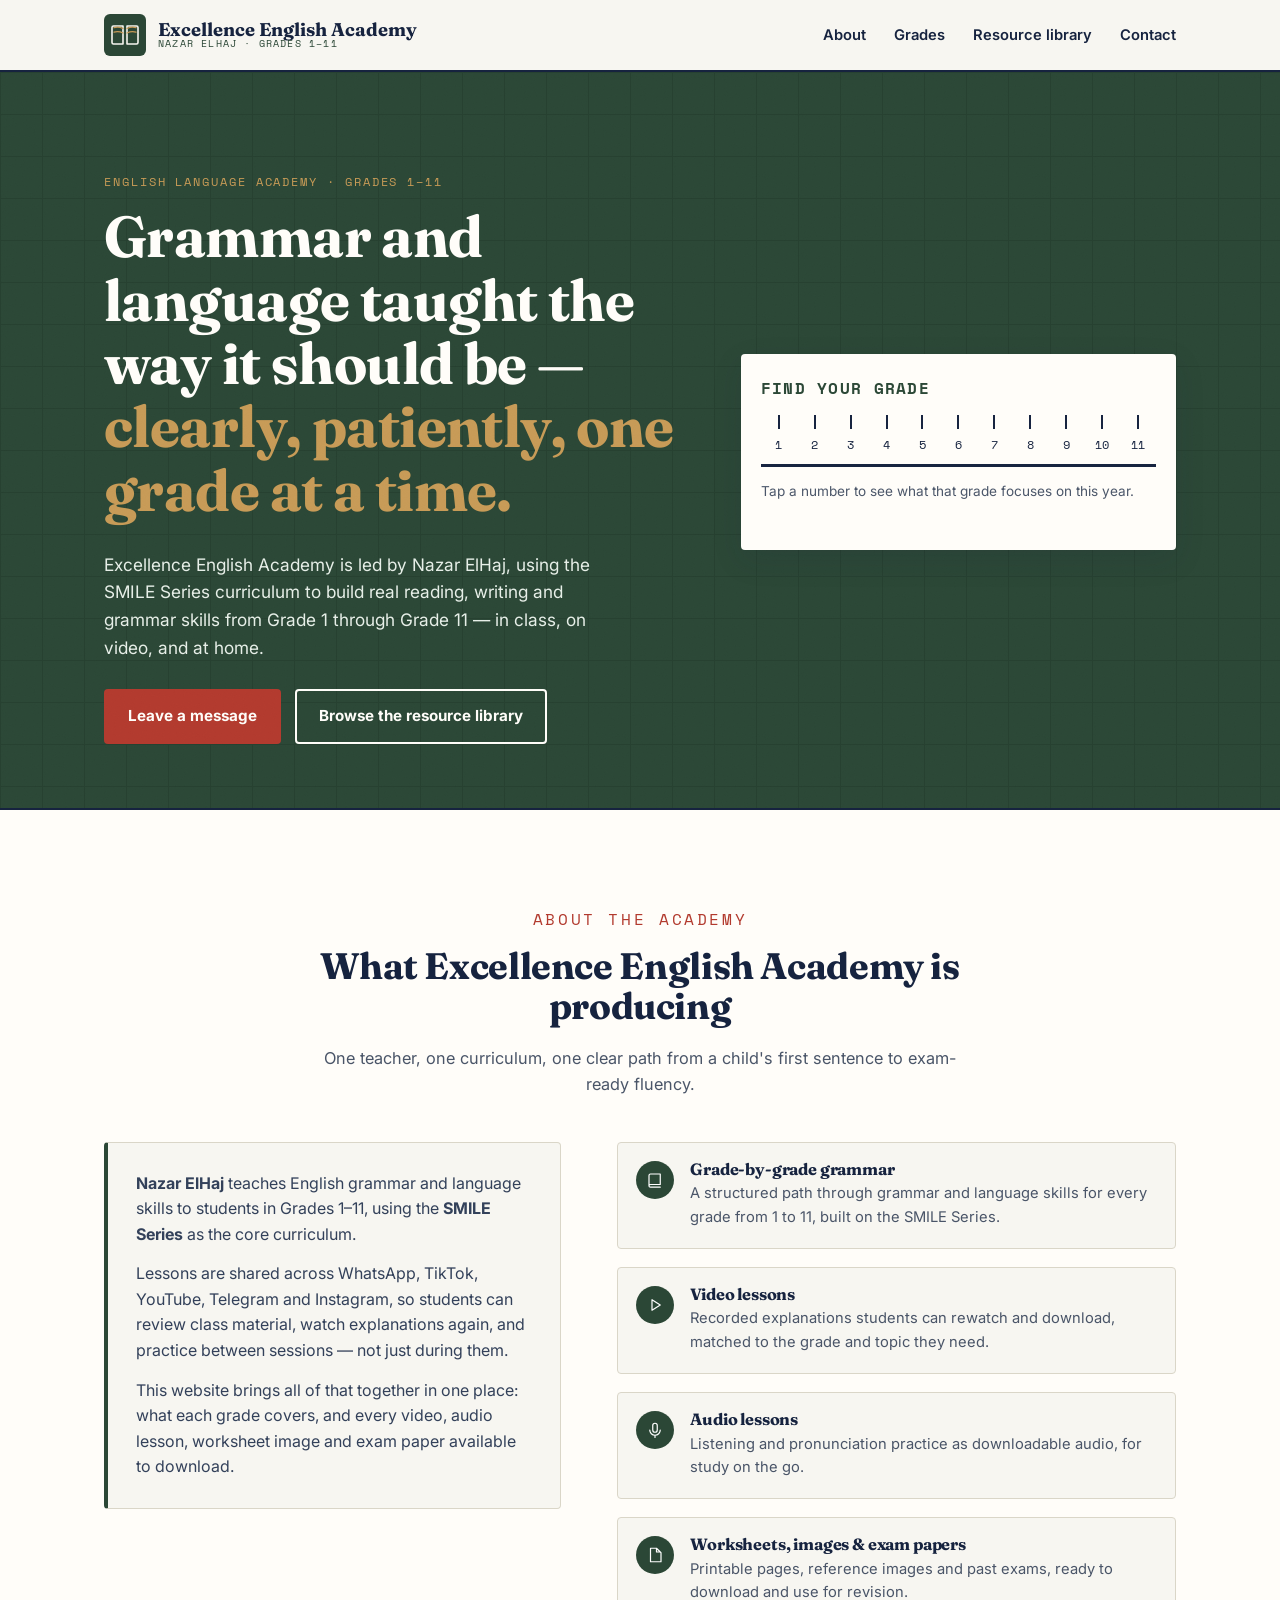
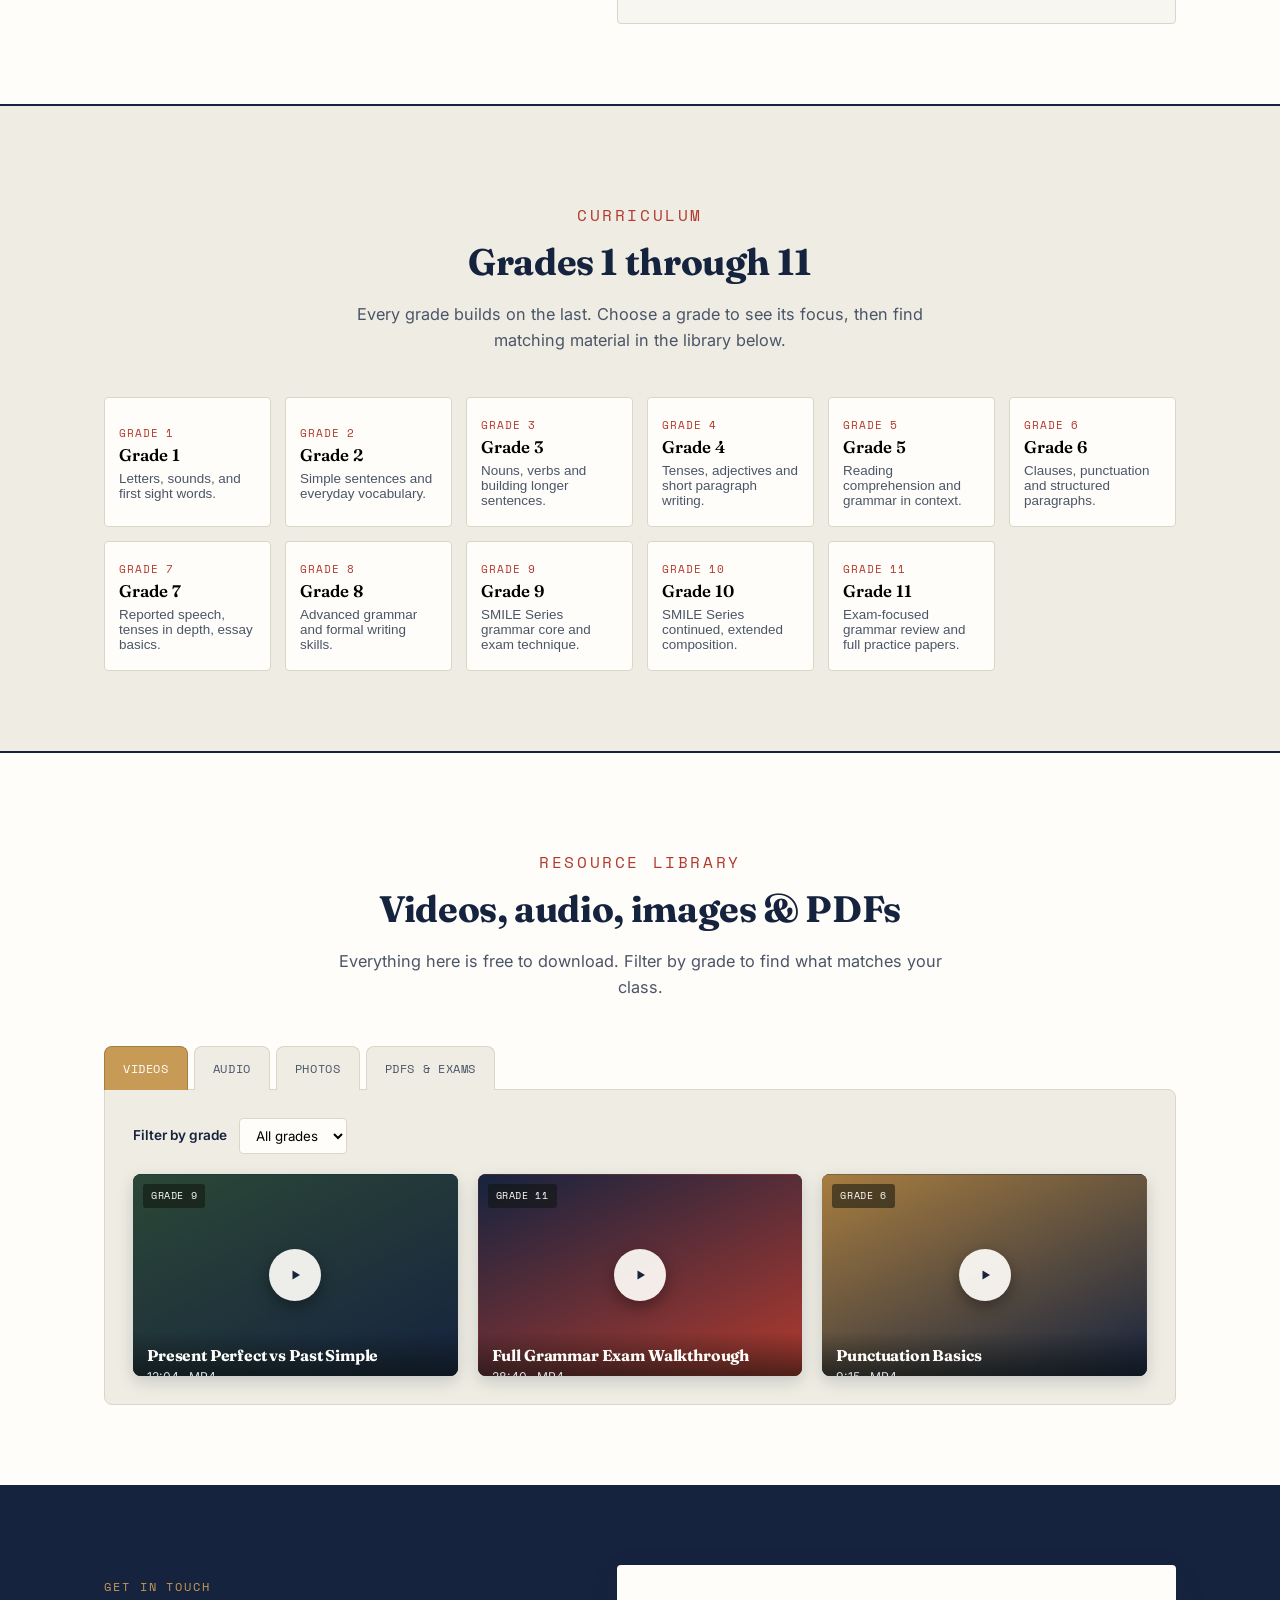
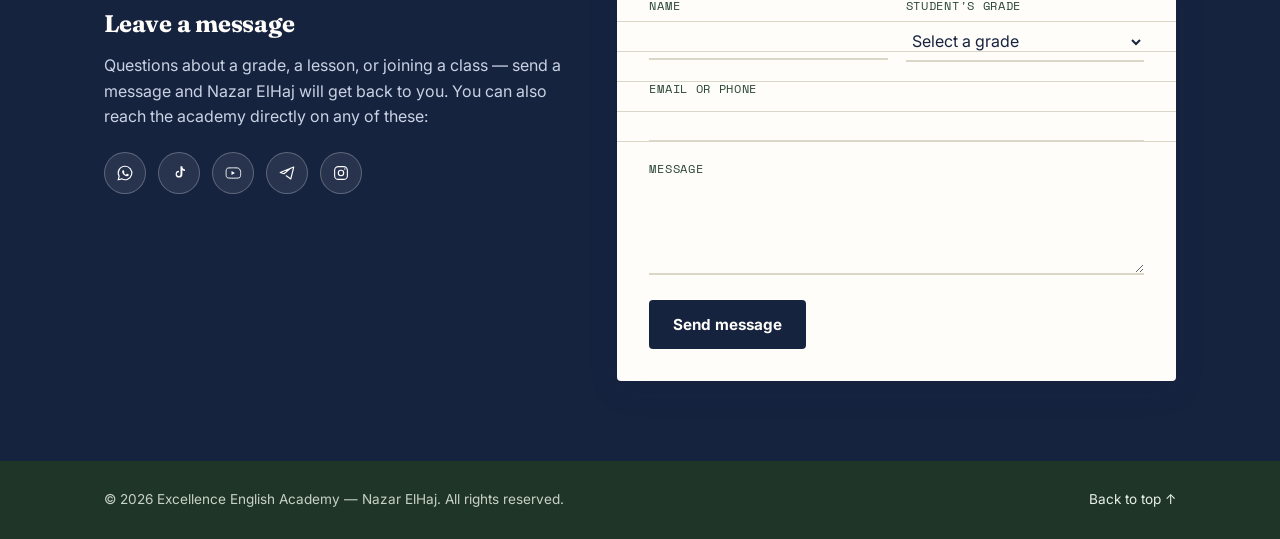
==== index.html @ 92eea7eb "Rename index.html.html to index.html" ====
<!DOCTYPE html>
<html lang="en">
<head>
<meta charset="UTF-8">
<meta name="viewport" content="width=device-width, initial-scale=1.0">
<title>Excellence English Academy — Nazar ElHaj | Grades 1–11</title>
<meta name="description" content="Excellence English Academy with Nazar ElHaj — English grammar and language mastery for Grades 1–11. Lessons, videos, audio, exam papers and more.">
<link rel="preconnect" href="https://fonts.googleapis.com">
<link rel="preconnect" href="https://fonts.gstatic.com" crossorigin>
<link href="https://fonts.googleapis.com/css2?family=Fraunces:opsz,wght@9..144,500;9..144,600;9..144,700;9..144,900&family=Inter:wght@400;500;600;700&family=Space+Mono:wght@400;700&display=swap" rel="stylesheet">
<style>
  :root{
    --ink:#16233F;
    --board:#2B4736;
    --board-dark:#1E3527;
    --paper:#F7F6F1;
    --paper-alt:#EFEDE3;
    --kraft:#C79A56;
    --kraft-dark:#A87D3F;
    --red:#B23A2E;
    --line:#DAD6C8;
    --white:#FFFDF9;
    --shadow: 0 10px 30px rgba(22,35,63,0.12);
    --radius: 4px;
  }
  *{box-sizing:border-box;}
  html{scroll-behavior:smooth;}
  body{
    margin:0;
    background:var(--paper);
    color:var(--ink);
    font-family:'Inter',sans-serif;
    line-height:1.6;
    -webkit-font-smoothing:antialiased;
  }
  h1,h2,h3,h4{
    font-family:'Fraunces',serif;
    font-weight:700;
    margin:0 0 0.5em;
    line-height:1.1;
    letter-spacing:-0.01em;
  }
  .mono{font-family:'Space Mono',monospace;}
  a{color:inherit;}
  img{max-width:100%;display:block;}
  .container{max-width:1120px;margin:0 auto;padding:0 24px;}
  .visually-hidden{position:absolute;width:1px;height:1px;overflow:hidden;clip:rect(0,0,0,0);white-space:nowrap;}

  :focus-visible{
    outline:3px solid var(--red);
    outline-offset:3px;
  }

  /* ---------- Ruled paper texture used as section backdrop ---------- */
  .ruled{
    background-image: repeating-linear-gradient(
      to bottom,
      transparent,
      transparent 35px,
      var(--line) 35px,
      var(--line) 36px
    );
  }

  /* ---------- Header ---------- */
  header{
    position:sticky;
    top:0;
    z-index:100;
    background:var(--paper);
    border-bottom:2px solid var(--ink);
  }
  .nav-inner{
    display:flex;
    align-items:center;
    justify-content:space-between;
    padding:14px 24px;
    max-width:1120px;
    margin:0 auto;
  }
  .brand{
    display:flex;
    align-items:center;
    gap:12px;
    text-decoration:none;
    color:var(--ink);
  }
  .brand-word{
    display:flex;
    flex-direction:column;
    line-height:1.05;
  }
  .brand-word strong{
    font-family:'Fraunces',serif;
    font-weight:700;
    font-size:1.15rem;
  }
  .brand-word span{
    font-family:'Space Mono',monospace;
    font-size:0.62rem;
    letter-spacing:0.12em;
    text-transform:uppercase;
    color:var(--board);
  }
  nav.primary ul{
    list-style:none;
    display:flex;
    gap:28px;
    margin:0;
    padding:0;
  }
  nav.primary a{
    text-decoration:none;
    font-weight:600;
    font-size:0.92rem;
    position:relative;
    padding-bottom:4px;
  }
  nav.primary a::after{
    content:"";
    position:absolute;
    left:0; right:0; bottom:0;
    height:2px;
    background:var(--red);
    transform:scaleX(0);
    transform-origin:left;
    transition:transform 0.2s ease;
  }
  nav.primary a:hover::after, nav.primary a:focus-visible::after{transform:scaleX(1);}
  .nav-toggle{
    display:none;
    background:none;
    border:2px solid var(--ink);
    border-radius:var(--radius);
    padding:8px 10px;
    cursor:pointer;
    font-family:'Space Mono',monospace;
  }

  /* ---------- Hero ---------- */
  .hero{
    background:var(--board);
    color:var(--white);
    padding:88px 0 64px;
    position:relative;
    overflow:hidden;
  }
  .hero::before{
    content:"";
    position:absolute;
    inset:0;
    background-image:
      linear-gradient(var(--board-dark) 1px, transparent 1px),
      linear-gradient(90deg, var(--board-dark) 1px, transparent 1px);
    background-size:42px 42px;
    opacity:0.35;
    pointer-events:none;
  }
  .hero::after{
    content:"";
    position:absolute;
    inset:0;
    background-image:url("data:image/svg+xml;utf8,<svg xmlns='http://www.w3.org/2000/svg' width='140' height='140'><filter id='n'><feTurbulence type='fractalNoise' baseFrequency='0.9' numOctaves='2' stitchTiles='stitch'/><feColorMatrix type='saturate' values='0'/></filter><rect width='100%25' height='100%25' filter='url(%23n)' opacity='0.05'/></svg>");
    mix-blend-mode:overlay;
    pointer-events:none;
  }
  .hero-inner{animation:fadeUp 0.8s ease both;}
  @keyframes fadeUp{
    from{opacity:0; transform:translateY(18px);}
    to{opacity:1; transform:translateY(0);}
  }

  /* ---------------- Scroll-reveal ---------------- */
  .reveal{
    opacity:0;
    transform:translateY(24px);
    transition:opacity 0.6s ease, transform 0.6s ease;
  }
  .reveal.is-visible{opacity:1; transform:translateY(0);}
  .hero-inner{
    position:relative;
    display:grid;
    grid-template-columns:1.15fr 0.85fr;
    gap:48px;
    align-items:center;
  }
  .eyebrow{
    font-family:'Space Mono',monospace;
    font-size:0.75rem;
    letter-spacing:0.16em;
    text-transform:uppercase;
    color:var(--kraft);
    margin-bottom:14px;
  }
  .hero h1{
    font-size:clamp(2.4rem, 4.6vw, 3.6rem);
    color:var(--white);
  }
  .hero h1 em{
    font-style:normal;
    color:var(--kraft);
  }
  .hero p.lede{
    font-size:1.08rem;
    max-width:46ch;
    color:#E7EFE8;
    margin-bottom:28px;
  }
  .hero-cta{
    display:flex;
    gap:14px;
    flex-wrap:wrap;
  }
  .btn{
    display:inline-flex;
    align-items:center;
    gap:8px;
    padding:13px 22px;
    border-radius:var(--radius);
    font-weight:700;
    font-size:0.95rem;
    text-decoration:none;
    border:2px solid transparent;
    cursor:pointer;
    transition:transform 0.15s ease, box-shadow 0.15s ease;
    font-family:'Inter',sans-serif;
  }
  .btn:hover{transform:translateY(-2px);}
  .btn-primary{background:var(--red); color:var(--white);}
  .btn-primary:hover{box-shadow:0 8px 18px rgba(178,58,46,0.4);}
  .btn-outline{background:transparent; border-color:var(--white); color:var(--white);}
  .btn-outline:hover{background:rgba(255,255,255,0.08);}
  .btn-dark{background:var(--ink); color:var(--white);}
  .btn-dark:hover{box-shadow:0 8px 18px rgba(22,35,63,0.35);}

  /* Signature element: the Grade Ruler */
  .ruler-card{
    position:relative;
    background:var(--white);
    color:var(--ink);
    border-radius:var(--radius);
    box-shadow:var(--shadow);
    padding:26px 20px 20px;
  }
  .ruler-card h2{
    font-size:1rem;
    font-family:'Space Mono',monospace;
    text-transform:uppercase;
    letter-spacing:0.08em;
    color:var(--board);
    margin-bottom:18px;
  }
  .ruler{
    display:flex;
    align-items:flex-end;
    justify-content:space-between;
    border-bottom:3px solid var(--ink);
    padding-bottom:0;
    margin-bottom:8px;
  }
  .ruler button{
    background:none;
    border:none;
    cursor:pointer;
    font-family:'Space Mono',monospace;
    color:var(--ink);
    display:flex;
    flex-direction:column;
    align-items:center;
    gap:6px;
    padding:0 2px 10px;
    flex:1;
  }
  .ruler button .tick{
    width:2px;
    height:14px;
    background:var(--ink);
  }
  .ruler button .num{font-size:0.78rem;}
  .ruler button[aria-pressed="true"] .tick{
    background:var(--red);
    height:22px;
    width:3px;
  }
  .ruler button[aria-pressed="true"] .num{color:var(--red); font-weight:700;}
  .ruler button:hover .tick{background:var(--kraft-dark);}
  .ruler-caption{
    font-size:0.85rem;
    color:#4A5568;
    min-height:2.6em;
  }
  .ruler-caption strong{color:var(--ink);}

  /* ---------- Section shell ---------- */
  section{padding:80px 0;}
  .section-head{
    max-width:640px;
    margin:0 auto 44px;
    text-align:center;
  }
  .section-head .eyebrow{color:var(--red);}
  .section-head h2{font-size:clamp(1.7rem,3vw,2.3rem); color:var(--ink);}
  .section-head p{color:#4A5568; font-size:1.02rem;}

  /* ---------- About / services ---------- */
  .about{background:var(--white); border-top:2px solid var(--ink); border-bottom:2px solid var(--ink);}
  .about-grid{
    display:grid;
    grid-template-columns:0.9fr 1.1fr;
    gap:56px;
    align-items:start;
  }
  .about-card{
    background:var(--paper);
    border:1px solid var(--line);
    border-left:4px solid var(--board);
    padding:28px;
    border-radius:var(--radius);
  }
  .about-card p{margin:0 0 14px; color:#33415A;}
  .about-card p:last-child{margin-bottom:0;}
  .service-list{
    list-style:none;
    margin:0; padding:0;
    display:grid;
    gap:18px;
  }
  .service-list li{
    display:grid;
    grid-template-columns:auto 1fr;
    gap:16px;
    align-items:start;
    padding:18px;
    background:var(--paper);
    border:1px solid var(--line);
    border-radius:var(--radius);
  }
  .service-list .icon{
    width:38px; height:38px;
    border-radius:50%;
    background:var(--board);
    color:var(--white);
    display:flex; align-items:center; justify-content:center;
    flex-shrink:0;
  }
  .service-list h3{font-size:1.02rem; margin-bottom:4px;}
  .service-list p{margin:0; font-size:0.92rem; color:#4A5568;}

  /* ---------- Grades ---------- */
  .grades{background:var(--paper-alt);}
  .grade-grid{
    display:grid;
    grid-template-columns:repeat(auto-fill,minmax(150px,1fr));
    gap:14px;
  }
  .grade-chip{
    background:var(--white);
    border:1px solid var(--line);
    border-radius:var(--radius);
    padding:18px 14px;
    text-align:left;
    cursor:pointer;
    transition:border-color 0.15s ease, transform 0.15s ease;
  }
  .grade-chip:hover{transform:translateY(-3px); border-color:var(--kraft-dark);}
  .grade-chip.is-active{border-color:var(--red); box-shadow:0 0 0 1px var(--red) inset;}
  .grade-chip .g-num{
    font-family:'Space Mono',monospace;
    font-size:0.7rem;
    color:var(--red);
    letter-spacing:0.08em;
  }
  .grade-chip .g-title{font-family:'Fraunces',serif; font-weight:600; font-size:1.05rem; margin:4px 0 6px;}
  .grade-chip .g-desc{font-size:0.84rem; color:#4A5568; margin:0;}

  /* ---------- Library (folder tabs) ---------- */
  .library{background:var(--white); border-top:2px solid var(--ink);}
  .tabs{
    display:flex;
    gap:6px;
    flex-wrap:wrap;
    margin-bottom:0;
    position:relative;
    z-index:2;
  }
  .tab-btn{
    font-family:'Space Mono',monospace;
    font-size:0.78rem;
    letter-spacing:0.05em;
    text-transform:uppercase;
    background:var(--paper-alt);
    border:1px solid var(--line);
    border-bottom:none;
    padding:12px 18px;
    border-radius:8px 8px 0 0;
    cursor:pointer;
    color:#4A5568;
    position:relative;
    top:1px;
  }
  .tab-btn.is-active{
    background:var(--kraft);
    color:var(--white);
    border-color:var(--kraft-dark);
  }
  .tab-panel-wrap{
    border:1px solid var(--line);
    border-radius:0 8px 8px 8px;
    padding:28px;
    background:var(--paper-alt);
  }
  .filter-row{
    display:flex;
    align-items:center;
    gap:12px;
    margin-bottom:20px;
    flex-wrap:wrap;
  }
  .filter-row label{font-size:0.85rem; font-weight:600;}
  .filter-row select{
    font-family:'Inter',sans-serif;
    padding:8px 12px;
    border:1px solid var(--line);
    border-radius:var(--radius);
    background:var(--white);
  }
  .tab-panel-wrap[data-type="image"]{
    background:
      radial-gradient(ellipse at top left, rgba(199,154,86,0.10), transparent 55%),
      repeating-linear-gradient(135deg, rgba(22,35,63,0.035) 0 2px, transparent 2px 26px),
      #E9E5D8;
  }

  /* ---- shared grid ---- */
  .resource-grid{
    display:grid;
    grid-template-columns:repeat(auto-fill,minmax(240px,1fr));
    gap:20px;
  }
  .resource-grid.type-image{
    grid-template-columns:repeat(auto-fill,minmax(210px,1fr));
    align-items:end;
  }

  /* ---- poster card: video ---- */
  .poster-card{
    position:relative;
    border-radius:8px;
    overflow:hidden;
    background:var(--ink);
    aspect-ratio:16/10;
    cursor:pointer;
    box-shadow:0 6px 16px rgba(22,35,63,0.18);
    transition:transform 0.35s cubic-bezier(.2,.8,.2,1), box-shadow 0.35s ease;
  }
  .poster-card:hover, .poster-card:focus-within{
    transform:translateY(-6px) scale(1.02);
    box-shadow:0 22px 40px rgba(22,35,63,0.32);
    z-index:2;
  }
  .poster-art{
    position:absolute; inset:0;
    background-size:cover;
    background-position:center;
  }
  .poster-art img{width:100%; height:100%; object-fit:cover; display:block;}
  .poster-badge{
    position:absolute;
    top:10px; left:10px;
    font-family:'Space Mono',monospace;
    font-size:0.64rem;
    letter-spacing:0.06em;
    text-transform:uppercase;
    background:rgba(16,20,15,0.55);
    color:var(--white);
    padding:4px 8px;
    border-radius:3px;
    backdrop-filter:blur(2px);
  }
  .poster-play{
    position:absolute;
    inset:0;
    display:flex;
    align-items:center;
    justify-content:center;
  }
  .poster-play span{
    width:52px; height:52px;
    border-radius:50%;
    background:rgba(255,253,249,0.92);
    display:flex; align-items:center; justify-content:center;
    box-shadow:0 6px 16px rgba(0,0,0,0.35);
    transition:transform 0.3s ease, background 0.3s ease;
  }
  .poster-card:hover .poster-play span{transform:scale(1.12); background:var(--red);}
  .poster-card:hover .poster-play svg path{fill:var(--white);}
  .poster-overlay{
    position:absolute;
    left:0; right:0; bottom:0;
    padding:14px 14px 12px;
    background:linear-gradient(to top, rgba(10,15,12,0.92) 10%, rgba(10,15,12,0.55) 60%, transparent 100%);
    color:var(--white);
    transform:translateY(56%);
    transition:transform 0.35s cubic-bezier(.2,.8,.2,1);
  }
  .poster-card:hover .poster-overlay, .poster-card:focus-within .poster-overlay{transform:translateY(0);}
  .poster-overlay h4{font-family:'Fraunces',serif; font-size:0.98rem; margin:0 0 3px; color:var(--white);}
  .poster-overlay .meta{font-size:0.76rem; color:#D7DCE6; display:block; margin-bottom:8px;}
  .poster-overlay .dl{
    display:inline-flex; align-items:center; gap:6px;
    font-size:0.8rem; font-weight:700;
    text-decoration:none; color:var(--kraft);
  }
  .poster-overlay .dl:hover{color:var(--white);}

  /* ---- gallery-wall card: photos ---- */
  .frame-card{
    background:var(--white);
    padding:10px 10px 44px;
    box-shadow:0 10px 24px rgba(22,35,63,0.16), 0 2px 0 rgba(255,255,255,0.6) inset;
    position:relative;
    transition:transform 0.3s ease, box-shadow 0.3s ease;
  }
  .frame-card:nth-child(3n+1){transform:rotate(-1.4deg);}
  .frame-card:nth-child(3n+2){transform:rotate(1deg);}
  .frame-card:nth-child(3n){transform:rotate(-0.6deg);}
  .frame-card:hover{
    transform:rotate(0deg) translateY(-6px) scale(1.03);
    box-shadow:0 20px 34px rgba(22,35,63,0.28);
    z-index:2;
  }
  .frame-art{
    aspect-ratio:4/5;
    overflow:hidden;
    background-size:cover;
    background-position:center;
  }
  .frame-art img{width:100%; height:100%; object-fit:cover; display:block; transition:transform 0.5s ease;}
  .frame-card:hover .frame-art img, .frame-card:hover .frame-art{transform:scale(1.06);}
  .frame-caption{
    position:absolute;
    left:10px; right:10px; bottom:10px;
    text-align:center;
  }
  .frame-caption h4{font-family:'Fraunces',serif; font-size:0.86rem; margin:0 0 2px;}
  .frame-caption .meta{font-size:0.7rem; color:#4A5568;}
  .frame-card .dl{
    position:absolute;
    top:16px; right:16px;
    width:30px; height:30px;
    border-radius:50%;
    background:var(--ink);
    display:flex; align-items:center; justify-content:center;
    opacity:0; transform:translateY(-6px);
    transition:opacity 0.25s ease, transform 0.25s ease;
  }
  .frame-card:hover .dl{opacity:1; transform:translateY(0);}
  .frame-card .dl svg path{stroke:var(--white);}

  /* ---- list card: audio / pdf ---- */
  .resource-card{
    background:var(--white);
    border:1px solid var(--line);
    border-radius:var(--radius);
    padding:18px;
    display:flex;
    flex-direction:column;
    gap:10px;
    transition:transform 0.25s ease, box-shadow 0.25s ease, border-color 0.25s ease;
  }
  .resource-card:hover{
    transform:translateY(-4px);
    box-shadow:0 14px 26px rgba(22,35,63,0.14);
    border-color:var(--kraft-dark);
  }
  .resource-card .kind{
    font-family:'Space Mono',monospace;
    font-size:0.68rem;
    text-transform:uppercase;
    letter-spacing:0.08em;
    color:var(--board);
  }
  .resource-card h4{font-family:'Fraunces',serif; font-size:1.02rem; margin:0;}
  .resource-card .meta{font-size:0.8rem; color:#4A5568;}
  .resource-card .waveform{
    display:flex; align-items:flex-end; gap:2px; height:26px;
  }
  .resource-card .waveform span{
    flex:1; background:var(--board); opacity:0.55; border-radius:1px;
  }
  .resource-card:hover .waveform span{opacity:1; background:var(--red);}
  .resource-card .dl{
    margin-top:auto;
    display:inline-flex;
    align-items:center;
    gap:8px;
    text-decoration:none;
    font-weight:700;
    font-size:0.85rem;
    color:var(--red);
  }
  .resource-card .dl:hover{text-decoration:underline;}
  .empty-note{
    grid-column:1/-1;
    padding:26px;
    text-align:center;
    color:#4A5568;
    font-size:0.92rem;
    background:var(--white);
    border:1px dashed var(--line);
    border-radius:var(--radius);
  }

  /* ---------- Contact ---------- */
  .contact{background:var(--ink); color:var(--white);}
  .contact-grid{
    display:grid;
    grid-template-columns:1fr 1.2fr;
    gap:48px;
  }
  .contact-info h2{color:var(--white);}
  .contact-info p{color:#C9D2E3;}
  .social-row{
    display:flex;
    gap:12px;
    flex-wrap:wrap;
    margin-top:22px;
  }
  .social-row a{
    display:inline-flex;
    align-items:center;
    justify-content:center;
    width:42px; height:42px;
    border-radius:50%;
    background:rgba(255,255,255,0.08);
    border:1px solid rgba(255,255,255,0.25);
    text-decoration:none;
  }
  .social-row a:hover{background:var(--red); border-color:var(--red);}

  .index-card{
    background:var(--white);
    color:var(--ink);
    border-radius:var(--radius);
    box-shadow:var(--shadow);
    padding:32px;
    position:relative;
  }
  .index-card::before{
    content:"";
    position:absolute;
    top:56px; left:0; right:0;
    height:1px;
    background:var(--line);
    box-shadow:0 30px 0 var(--line), 0 60px 0 var(--line), 0 90px 0 var(--line), 0 120px 0 var(--line);
    pointer-events:none;
    z-index:0;
  }
  .index-card form{position:relative; z-index:1;}
  .field{margin-bottom:18px;}
  .field label{
    display:block;
    font-family:'Space Mono',monospace;
    font-size:0.72rem;
    text-transform:uppercase;
    letter-spacing:0.06em;
    color:var(--board);
    margin-bottom:6px;
  }
  .field input, .field select, .field textarea{
    width:100%;
    border:none;
    border-bottom:2px solid var(--line);
    background:transparent;
    padding:8px 2px;
    font-family:'Inter',sans-serif;
    font-size:1rem;
    color:var(--ink);
  }
  .field input:focus, .field select:focus, .field textarea:focus{
    outline:none;
    border-bottom-color:var(--red);
  }
  .field textarea{resize:vertical; min-height:90px;}
  .row-2{display:grid; grid-template-columns:1fr 1fr; gap:18px;}
  .form-msg{
    margin-top:14px;
    font-size:0.88rem;
    display:none;
  }
  .form-msg.show{display:block;}
  .form-msg.ok{color:var(--board);}

  /* ---------- Footer ---------- */
  footer{
    background:var(--board-dark);
    color:#C9D2C7;
    padding:28px 0;
    font-size:0.85rem;
  }
  .footer-inner{
    display:flex;
    justify-content:space-between;
    align-items:center;
    flex-wrap:wrap;
    gap:12px;
  }
  footer a{text-decoration:none; color:#E7EFE8;}
  footer a:hover{text-decoration:underline;}

  /* ---------- Responsive ---------- */
  @media (max-width:860px){
    .hero-inner{grid-template-columns:1fr;}
    .about-grid, .contact-grid{grid-template-columns:1fr;}
    .row-2{grid-template-columns:1fr;}
    nav.primary{
      position:fixed;
      top:64px; left:0; right:0;
      background:var(--paper);
      border-bottom:2px solid var(--ink);
      display:none;
      padding:14px 24px 22px;
    }
    nav.primary.is-open{display:block;}
    nav.primary ul{flex-direction:column; gap:16px;}
    .nav-toggle{display:inline-flex; align-items:center; gap:6px;}
  }
  @media (prefers-reduced-motion: reduce){
    *{animation-duration:0.001ms !important; transition-duration:0.001ms !important; scroll-behavior:auto !important;}
  }
</style>
</head>
<body>

<header>
  <div class="nav-inner">
    <a class="brand" href="#top">
      <!-- Inline SVG wordmark logo: open book + rising bar, no external image needed -->
      <svg width="42" height="42" viewBox="0 0 42 42" fill="none" xmlns="http://www.w3.org/2000/svg" aria-hidden="true">
        <rect width="42" height="42" rx="6" fill="#2B4736"/>
        <path d="M8 13.5C8 12.6716 8.67157 12 9.5 12H19V30H9.5C8.67157 30 8 29.3284 8 28.5V13.5Z" stroke="#F7F6F1" stroke-width="1.6" stroke-linejoin="round"/>
        <path d="M34 13.5C34 12.6716 33.3284 12 32.5 12H23V30H32.5C33.3284 30 34 29.3284 34 28.5V13.5Z" stroke="#F7F6F1" stroke-width="1.6" stroke-linejoin="round"/>
        <path d="M19 14.5C16.5 13.3 12.5 13 10 13.6" stroke="#C79A56" stroke-width="1.3" stroke-linecap="round"/>
        <path d="M23 14.5C25.5 13.3 29.5 13 32 13.6" stroke="#C79A56" stroke-width="1.3" stroke-linecap="round"/>
        <path d="M19 19C16.5 17.8 12.5 17.5 10 18.1" stroke="#C79A56" stroke-width="1.3" stroke-linecap="round"/>
        <path d="M23 19C25.5 17.8 29.5 17.5 32 18.1" stroke="#C79A56" stroke-width="1.3" stroke-linecap="round"/>
      </svg>
      <span class="brand-word">
        <strong>Excellence English Academy</strong>
        <span>Nazar ElHaj &middot; Grades 1&ndash;11</span>
      </span>
    </a>
    <button class="nav-toggle" id="navToggle" aria-expanded="false" aria-controls="primaryNav">
      <span class="mono">Menu</span>
    </button>
    <nav class="primary" id="primaryNav">
      <ul>
        <li><a href="#about">About</a></li>
        <li><a href="#grades">Grades</a></li>
        <li><a href="#library">Resource library</a></li>
        <li><a href="#contact">Contact</a></li>
      </ul>
    </nav>
  </div>
</header>

<main id="top">

  <!-- ============ HERO ============ -->
  <section class="hero">
    <div class="container hero-inner">
      <div>
        <p class="eyebrow">English Language Academy · Grades 1&ndash;11</p>
        <h1>Grammar and language taught the way it should be &mdash; <em>clearly, patiently, one grade at a time.</em></h1>
        <p class="lede">Excellence English Academy is led by Nazar ElHaj, using the SMILE Series curriculum to build real reading, writing and grammar skills from Grade 1 through Grade 11 &mdash; in class, on video, and at home.</p>
        <div class="hero-cta">
          <a class="btn btn-primary" href="#contact">Leave a message</a>
          <a class="btn btn-outline" href="#library">Browse the resource library</a>
        </div>
      </div>
      <div class="ruler-card">
        <h2>Find your grade</h2>
        <div class="ruler" id="gradeRuler" role="group" aria-label="Select a grade, 1 to 11"></div>
        <p class="ruler-caption" id="rulerCaption">Tap a number to see what that grade focuses on this year.</p>
      </div>
    </div>
  </section>

  <!-- ============ ABOUT ============ -->
  <section class="about" id="about">
    <div class="container">
      <div class="section-head">
        <p class="eyebrow mono">About the academy</p>
        <h2>What Excellence English Academy is producing</h2>
        <p>One teacher, one curriculum, one clear path from a child's first sentence to exam-ready fluency.</p>
      </div>
      <div class="about-grid">
        <div class="about-card">
          <p><strong>Nazar ElHaj</strong> teaches English grammar and language skills to students in Grades 1&ndash;11, using the <strong>SMILE Series</strong> as the core curriculum.</p>
          <p>Lessons are shared across WhatsApp, TikTok, YouTube, Telegram and Instagram, so students can review class material, watch explanations again, and practice between sessions &mdash; not just during them.</p>
          <p>This website brings all of that together in one place: what each grade covers, and every video, audio lesson, worksheet image and exam paper available to download.</p>
        </div>
        <ul class="service-list">
          <li>
            <span class="icon" aria-hidden="true">
              <svg width="18" height="18" viewBox="0 0 24 24" fill="none"><path d="M4 19.5V6a2 2 0 0 1 2-2h13v14H6a2 2 0 0 0-2 2Zm0 0a2 2 0 0 0 2 2h13" stroke="#fff" stroke-width="1.6" stroke-linecap="round" stroke-linejoin="round"/></svg>
            </span>
            <div>
              <h3>Grade-by-grade grammar</h3>
              <p>A structured path through grammar and language skills for every grade from 1 to 11, built on the SMILE Series.</p>
            </div>
          </li>
          <li>
            <span class="icon" aria-hidden="true">
              <svg width="18" height="18" viewBox="0 0 24 24" fill="none"><path d="M8 5v14l11-7L8 5Z" stroke="#fff" stroke-width="1.6" stroke-linejoin="round"/></svg>
            </span>
            <div>
              <h3>Video lessons</h3>
              <p>Recorded explanations students can rewatch and download, matched to the grade and topic they need.</p>
            </div>
          </li>
          <li>
            <span class="icon" aria-hidden="true">
              <svg width="18" height="18" viewBox="0 0 24 24" fill="none"><path d="M12 15a3 3 0 0 0 3-3V6a3 3 0 0 0-6 0v6a3 3 0 0 0 3 3Zm7-3a7 7 0 0 1-14 0M12 19v3" stroke="#fff" stroke-width="1.6" stroke-linecap="round" stroke-linejoin="round"/></svg>
            </span>
            <div>
              <h3>Audio lessons</h3>
              <p>Listening and pronunciation practice as downloadable audio, for study on the go.</p>
            </div>
          </li>
          <li>
            <span class="icon" aria-hidden="true">
              <svg width="18" height="18" viewBox="0 0 24 24" fill="none"><path d="M14 3v5h5M6 3h8l6 6v12H6V3Z" stroke="#fff" stroke-width="1.6" stroke-linejoin="round"/></svg>
            </span>
            <div>
              <h3>Worksheets, images &amp; exam papers</h3>
              <p>Printable pages, reference images and past exams, ready to download and use for revision.</p>
            </div>
          </li>
        </ul>
      </div>
    </div>
  </section>

  <!-- ============ GRADES ============ -->
  <section class="grades ruled" id="grades">
    <div class="container">
      <div class="section-head">
        <p class="eyebrow mono">Curriculum</p>
        <h2>Grades 1 through 11</h2>
        <p>Every grade builds on the last. Choose a grade to see its focus, then find matching material in the library below.</p>
      </div>
      <div class="grade-grid" id="gradeGrid"></div>
    </div>
  </section>

  <!-- ============ LIBRARY ============ -->
  <section class="library" id="library">
    <div class="container">
      <div class="section-head">
        <p class="eyebrow mono">Resource library</p>
        <h2>Videos, audio, images &amp; PDFs</h2>
        <p>Everything here is free to download. Filter by grade to find what matches your class.</p>
      </div>

      <div class="tabs" id="libraryTabs" role="tablist" aria-label="Resource type">
        <button class="tab-btn is-active" role="tab" aria-selected="true" data-type="video">Videos</button>
        <button class="tab-btn" role="tab" aria-selected="false" data-type="audio">Audio</button>
        <button class="tab-btn" role="tab" aria-selected="false" data-type="image">Photos</button>
        <button class="tab-btn" role="tab" aria-selected="false" data-type="pdf">PDFs &amp; Exams</button>
      </div>

      <div class="tab-panel-wrap">
        <div class="filter-row">
          <label for="gradeFilter">Filter by grade</label>
          <select id="gradeFilter">
            <option value="all">All grades</option>
          </select>
        </div>
        <div class="resource-grid" id="resourceGrid"></div>
      </div>
    </div>
  </section>

  <!-- ============ CONTACT ============ -->
  <section class="contact" id="contact">
    <div class="container contact-grid">
      <div class="contact-info">
        <p class="eyebrow mono" style="color:#C79A56;">Get in touch</p>
        <h2>Leave a message</h2>
        <p>Questions about a grade, a lesson, or joining a class &mdash; send a message and Nazar ElHaj will get back to you. You can also reach the academy directly on any of these:</p>
        <div class="social-row">
          <a href="#" aria-label="WhatsApp" title="WhatsApp — add your link">
            <svg width="18" height="18" viewBox="0 0 24 24" fill="none"><path d="M12 3a9 9 0 0 0-7.8 13.5L3 21l4.6-1.2A9 9 0 1 0 12 3Z" stroke="#fff" stroke-width="1.5"/><path d="M8.5 8.7c.2-.5.4-.5.7-.5h.6c.2 0 .4 0 .6.5.2.5.7 1.7.7 1.8.1.1.1.3 0 .5-.1.2-.2.3-.3.5-.2.2-.3.3-.1.6.2.4 1 1.5 2.1 2.1.3.2.5.1.7-.1.2-.2.7-.8.9-1.1.2-.2.4-.2.6-.1l1.6.8c.2.1.4.2.4.4.1.5-.1 1.3-.5 1.7-.4.4-1.1.7-1.9.6-1.9-.2-4-1.6-5.4-3.5-.5-.6-1-1.4-1-2.3 0-.7.3-1.3.7-1.9Z" fill="#fff"/></svg>
          </a>
          <a href="#" aria-label="TikTok" title="TikTok — add your link">
            <svg width="18" height="18" viewBox="0 0 24 24" fill="none"><path d="M14 3v10.5a2.5 2.5 0 1 1-2-2.45V9a4.5 4.5 0 1 0 4.5 4.5V8.2a6 6 0 0 0 3.5 1.1V7.2A4 4 0 0 1 16.5 3H14Z" fill="#fff"/></svg>
          </a>
          <a href="#" aria-label="YouTube" title="YouTube — add your link">
            <svg width="18" height="18" viewBox="0 0 24 24" fill="none"><path d="M21 8.2s-.2-1.4-.8-2c-.8-.8-1.7-.8-2.1-.9C15.4 5.1 12 5.1 12 5.1s-3.4 0-6.1.2c-.4 0-1.3.1-2.1.9-.6.6-.8 2-.8 2S2.8 9.8 2.8 11.5v1c0 1.7.2 3.3.2 3.3s.2 1.4.8 2c.8.8 1.9.8 2.3.9 1.7.2 6.9.2 6.9.2s3.4 0 6.1-.2c.4 0 1.3-.1 2.1-.9.6-.6.8-2 .8-2s.2-1.6.2-3.3v-1c0-1.7-.2-3.3-.2-3.3Z" stroke="#fff" stroke-width="1.3"/><path d="M10 14.6V9.4l4.6 2.6-4.6 2.6Z" fill="#fff"/></svg>
          </a>
          <a href="#" aria-label="Telegram" title="Telegram — add your link">
            <svg width="18" height="18" viewBox="0 0 24 24" fill="none"><path d="M21 4 3 11.3l5 1.7m13-9L17 20l-6-4.3M8 13l9-7.5" stroke="#fff" stroke-width="1.5" stroke-linecap="round" stroke-linejoin="round"/></svg>
          </a>
          <a href="#" aria-label="Instagram" title="Instagram — add your link">
            <svg width="18" height="18" viewBox="0 0 24 24" fill="none"><rect x="3.5" y="3.5" width="17" height="17" rx="5" stroke="#fff" stroke-width="1.5"/><circle cx="12" cy="12" r="3.6" stroke="#fff" stroke-width="1.5"/><circle cx="17.2" cy="6.8" r="1" fill="#fff"/></svg>
          </a>
        </div>
      </div>

      <div class="index-card">
        <!--
          This form posts to FormSubmit so messages arrive by email — no backend needed.
          Replace YOUR-EMAIL@example.com below with the academy's real inbox, then
          confirm the activation email FormSubmit sends the first time it receives a message.
        -->
        <form id="contactForm" action="https://formsubmit.co/YOUR-EMAIL@example.com" method="POST">
          <input type="hidden" name="_subject" value="New message from the Excellence English Academy website">
          <input type="hidden" name="_captcha" value="false">
          <div class="row-2">
            <div class="field">
              <label for="fName">Name</label>
              <input type="text" id="fName" name="Name" required>
            </div>
            <div class="field">
              <label for="fGrade">Student's grade</label>
              <select id="fGrade" name="Grade">
                <option value="">Select a grade</option>
              </select>
            </div>
          </div>
          <div class="field">
            <label for="fEmail">Email or phone</label>
            <input type="text" id="fEmail" name="Contact" required>
          </div>
          <div class="field">
            <label for="fMsg">Message</label>
            <textarea id="fMsg" name="Message" required></textarea>
          </div>
          <button class="btn btn-dark" type="submit">Send message</button>
          <p class="form-msg" id="formMsg">Thank you — your message has been sent.</p>
        </form>
      </div>
    </div>
  </section>

</main>

<footer>
  <div class="container footer-inner">
    <span>&copy; <span id="year"></span> Excellence English Academy &mdash; Nazar ElHaj. All rights reserved.</span>
    <a href="#top">Back to top ↑</a>
  </div>
</footer>

<script>
(function(){
  "use strict";

  document.getElementById('year').textContent = new Date().getFullYear();

  /* ---------------- Mobile nav ---------------- */
  var navToggle = document.getElementById('navToggle');
  var primaryNav = document.getElementById('primaryNav');
  navToggle.addEventListener('click', function(){
    var open = primaryNav.classList.toggle('is-open');
    navToggle.setAttribute('aria-expanded', open ? 'true' : 'false');
  });
  primaryNav.querySelectorAll('a').forEach(function(a){
    a.addEventListener('click', function(){
      primaryNav.classList.remove('is-open');
      navToggle.setAttribute('aria-expanded', 'false');
    });
  });

  /* ---------------- Grade data ----------------
     Edit this list to match your real syllabus per grade. */
  var GRADES = [
    {n:1,  title:"Grade 1",  desc:"Letters, sounds, and first sight words."},
    {n:2,  title:"Grade 2",  desc:"Simple sentences and everyday vocabulary."},
    {n:3,  title:"Grade 3",  desc:"Nouns, verbs and building longer sentences."},
    {n:4,  title:"Grade 4",  desc:"Tenses, adjectives and short paragraph writing."},
    {n:5,  title:"Grade 5",  desc:"Reading comprehension and grammar in context."},
    {n:6,  title:"Grade 6",  desc:"Clauses, punctuation and structured paragraphs."},
    {n:7,  title:"Grade 7",  desc:"Reported speech, tenses in depth, essay basics."},
    {n:8,  title:"Grade 8",  desc:"Advanced grammar and formal writing skills."},
    {n:9,  title:"Grade 9",  desc:"SMILE Series grammar core and exam technique."},
    {n:10, title:"Grade 10", desc:"SMILE Series continued, extended composition."},
    {n:11, title:"Grade 11", desc:"Exam-focused grammar review and full practice papers."}
  ];

  /* ---------------- Resource data ----------------
     This is the whole media library. To publish real files:
       1. In your GitHub repo, add folders like /assets/videos, /assets/audio,
          /assets/images, /assets/pdfs and upload your files there.
       2. Add one entry below per file, pointing "file" at that path.
     Everything here is example data — replace it with your real lessons. */
  var RESOURCES = [
    {type:"video", grade:9,  title:"Present Perfect vs Past Simple", meta:"12:04 · MP4", file:"assets/videos/grade9-present-perfect.mp4", thumb:"assets/videos/grade9-present-perfect.jpg"},
    {type:"video", grade:11, title:"Full Grammar Exam Walkthrough",  meta:"28:40 · MP4", file:"assets/videos/grade11-exam-walkthrough.mp4", thumb:"assets/videos/grade11-exam-walkthrough.jpg"},
    {type:"video", grade:6,  title:"Punctuation Basics",             meta:"9:15 · MP4",  file:"assets/videos/grade6-punctuation.mp4", thumb:"assets/videos/grade6-punctuation.jpg"},
    {type:"audio", grade:3,  title:"Everyday Vocabulary — Listening", meta:"6:20 · MP3", file:"assets/audio/grade3-vocabulary.mp3"},
    {type:"audio", grade:8,  title:"Pronunciation: Word Stress",      meta:"8:05 · MP3", file:"assets/audio/grade8-word-stress.mp3"},
    {type:"image", grade:2,  title:"Sight Words Poster",              meta:"JPG",        file:"assets/images/grade2-sight-words.jpg"},
    {type:"image", grade:7,  title:"Tenses Reference Chart",          meta:"PNG",        file:"assets/images/grade7-tenses-chart.png"},
    {type:"pdf",   grade:9,  title:"SMILE Series — Unit 3 Worksheet", meta:"PDF",        file:"assets/pdfs/grade9-unit3-worksheet.pdf"},
    {type:"pdf",   grade:10, title:"Mid-Term Practice Exam",          meta:"PDF",        file:"assets/pdfs/grade10-midterm-exam.pdf"},
    {type:"pdf",   grade:11, title:"Final Exam — Past Paper",         meta:"PDF",        file:"assets/pdfs/grade11-final-past-paper.pdf"}
  ];

  var TYPE_LABEL = {video:"Video", audio:"Audio", image:"Photo", pdf:"PDF"};

  /* Duotone palettes cycled for poster/frame placeholder art (used only
     until a real thumbnail/photo file is supplied) */
  var PALETTES = [
    ["#2B4736","#16233F"],
    ["#16233F","#B23A2E"],
    ["#A87D3F","#16233F"],
    ["#2B4736","#A87D3F"],
    ["#B23A2E","#1E3527"]
  ];
  function paletteFor(i){
    var p = PALETTES[i % PALETTES.length];
    return "linear-gradient(155deg,"+p[0]+" 0%,"+p[1]+" 100%)";
  }
  var PLAY_ICON = '<svg width="20" height="20" viewBox="0 0 24 24" fill="none"><path d="M9 6.5v11l9-5.5-9-5.5Z" fill="#16233F"/></svg>';
  var DL_ICON = '<svg width="14" height="14" viewBox="0 0 24 24" fill="none"><path d="M12 4v11m0 0 4-4m-4 4-4-4M5 19h14" stroke="#B23A2E" stroke-width="1.8" stroke-linecap="round" stroke-linejoin="round"/></svg>';
  var DL_ICON_WHITE = '<svg width="14" height="14" viewBox="0 0 24 24" fill="none"><path d="M12 4v11m0 0 4-4m-4 4-4-4M5 19h14" stroke="#fff" stroke-width="1.8" stroke-linecap="round" stroke-linejoin="round"/></svg>';

  /* ---------------- Build grade ruler (hero) ---------------- */
  var ruler = document.getElementById('gradeRuler');
  var rulerCaption = document.getElementById('rulerCaption');
  GRADES.forEach(function(g){
    var btn = document.createElement('button');
    btn.type = 'button';
    btn.setAttribute('aria-pressed', 'false');
    btn.innerHTML = '<span class="tick"></span><span class="num">'+g.n+'</span>';
    btn.addEventListener('click', function(){
      ruler.querySelectorAll('button').forEach(function(b){ b.setAttribute('aria-pressed','false'); });
      btn.setAttribute('aria-pressed','true');
      rulerCaption.innerHTML = '<strong>Grade '+g.n+':</strong> '+g.desc;
      setActiveGrade(g.n);
      document.getElementById('grades').scrollIntoView({behavior:'smooth', block:'start'});
    });
    ruler.appendChild(btn);
  });

  /* ---------------- Build grade grid ---------------- */
  var gradeGrid = document.getElementById('gradeGrid');
  var gradeChips = {};
  GRADES.forEach(function(g){
    var card = document.createElement('button');
    card.type = 'button';
    card.className = 'grade-chip';
    card.innerHTML =
      '<div class="g-num mono">GRADE '+g.n+'</div>'+
      '<div class="g-title">'+g.title+'</div>'+
      '<p class="g-desc">'+g.desc+'</p>';
    card.addEventListener('click', function(){
      setActiveGrade(g.n);
      gradeFilter.value = String(g.n);
      renderResources();
      document.getElementById('library').scrollIntoView({behavior:'smooth', block:'start'});
    });
    gradeGrid.appendChild(card);
    gradeChips[g.n] = card;
  });

  function setActiveGrade(n){
    Object.keys(gradeChips).forEach(function(k){
      gradeChips[k].classList.toggle('is-active', Number(k) === n);
    });
  }

  /* ---------------- Grade filter dropdowns (library + contact form) ---------------- */
  var gradeFilter = document.getElementById('gradeFilter');
  var formGradeSelect = document.getElementById('fGrade');
  GRADES.forEach(function(g){
    var o1 = document.createElement('option');
    o1.value = String(g.n); o1.textContent = g.title;
    gradeFilter.appendChild(o1);

    var o2 = document.createElement('option');
    o2.value = g.title; o2.textContent = g.title;
    formGradeSelect.appendChild(o2);
  });
  gradeFilter.addEventListener('change', renderResources);

  /* ---------------- Library tabs ---------------- */
  var activeType = 'video';
  var tabButtons = document.querySelectorAll('#libraryTabs .tab-btn');
  tabButtons.forEach(function(btn){
    btn.addEventListener('click', function(){
      tabButtons.forEach(function(b){
        b.classList.remove('is-active');
        b.setAttribute('aria-selected','false');
      });
      btn.classList.add('is-active');
      btn.setAttribute('aria-selected','true');
      activeType = btn.dataset.type;
      renderResources();
    });
  });

  function artFor(i, thumb, tag){
    // Renders a real thumbnail if one is supplied; falls back to a
    // generated duotone placeholder (with a faint grade watermark)
    // so the gallery still looks finished before real files exist.
    if(thumb){
      return '<img src="'+thumb+'" alt="" loading="lazy" onerror="this.parentElement.style.backgroundImage=\''+paletteFor(i).replace(/'/g,"\\'")+'\'; this.remove();">';
    }
    return '';
  }

  function renderResources(){
    var grid = document.getElementById('resourceGrid');
    var wrap = document.querySelector('.tab-panel-wrap');
    wrap.setAttribute('data-type', activeType);
    grid.className = 'resource-grid' + (activeType === 'image' ? ' type-image' : '');
    grid.innerHTML = '';
    var gradeVal = gradeFilter.value;
    var items = RESOURCES.filter(function(r){
      if(r.type !== activeType) return false;
      if(gradeVal !== 'all' && String(r.grade) !== gradeVal) return false;
      return true;
    });

    if(items.length === 0){
      var empty = document.createElement('div');
      empty.className = 'empty-note';
      empty.textContent = 'No ' + TYPE_LABEL[activeType].toLowerCase() + ' files for this grade yet. Add them to the RESOURCES list in the code, or choose "All grades".';
      grid.appendChild(empty);
      return;
    }

    items.forEach(function(r, i){
      var card = document.createElement('div');

      if(r.type === 'video'){
        card.className = 'poster-card reveal is-visible';
        card.innerHTML =
          '<div class="poster-art" style="background-image:'+(r.thumb ? 'none' : paletteFor(i))+'">'+ artFor(i, r.thumb) +'</div>'+
          '<span class="poster-badge mono">Grade '+r.grade+'</span>'+
          '<a class="poster-play" href="'+r.file+'" download aria-label="Download '+r.title+'"><span>'+PLAY_ICON+'</span></a>'+
          '<div class="poster-overlay">'+
            '<h4>'+r.title+'</h4>'+
            '<span class="meta">'+r.meta+'</span>'+
            '<a class="dl" href="'+r.file+'" download>'+DL_ICON+' Download</a>'+
          '</div>';
      } else if(r.type === 'image'){
        card.className = 'frame-card reveal is-visible';
        card.innerHTML =
          '<div class="frame-art" style="background-image:'+(r.thumb ? 'none' : paletteFor(i))+'">'+ artFor(i, r.thumb) +'</div>'+
          '<a class="dl" href="'+r.file+'" download aria-label="Download '+r.title+'">'+DL_ICON_WHITE+'</a>'+
          '<div class="frame-caption">'+
            '<h4>'+r.title+'</h4>'+
            '<span class="meta">Grade '+r.grade+' · '+r.meta+'</span>'+
          '</div>';
      } else if(r.type === 'audio'){
        card.className = 'resource-card reveal is-visible';
        var bars = '';
        for(var b=0; b<18; b++){ bars += '<span style="height:'+(6+Math.round(Math.sin(b*1.4+i)*8+8))+'px"></span>'; }
        card.innerHTML =
          '<span class="kind mono">Audio · Grade '+r.grade+'</span>'+
          '<h4>'+r.title+'</h4>'+
          '<div class="waveform">'+bars+'</div>'+
          '<span class="meta">'+r.meta+'</span>'+
          '<a class="dl" href="'+r.file+'" download>'+DL_ICON+' Download</a>';
      } else {
        card.className = 'resource-card reveal is-visible';
        card.innerHTML =
          '<span class="kind mono">PDF · Grade '+r.grade+'</span>'+
          '<h4>'+r.title+'</h4>'+
          '<span class="meta">'+r.meta+'</span>'+
          '<a class="dl" href="'+r.file+'" download>'+DL_ICON+' Download</a>';
      }
      grid.appendChild(card);
    });
  }
  renderResources();

  /* ---------------- Scroll reveal ---------------- */
  var revealTargets = document.querySelectorAll('.section-head, .about-card, .service-list li, .grade-chip, .index-card, .contact-info');
  revealTargets.forEach(function(el){ el.classList.add('reveal'); });
  if('IntersectionObserver' in window){
    var io = new IntersectionObserver(function(entries){
      entries.forEach(function(entry){
        if(entry.isIntersecting){
          entry.target.classList.add('is-visible');
          io.unobserve(entry.target);
        }
      });
    }, {threshold:0.12});
    revealTargets.forEach(function(el){ io.observe(el); });
  } else {
    revealTargets.forEach(function(el){ el.classList.add('is-visible'); });
  }

  /* ---------------- Contact form feedback ----------------
     FormSubmit handles the actual send; this just gives a friendly
     confirmation instead of a hard page redirect. */
  var form = document.getElementById('contactForm');
  var formMsg = document.getElementById('formMsg');
  form.addEventListener('submit', function(e){
    if(form.action.indexOf('YOUR-EMAIL@example.com') !== -1){
      e.preventDefault();
      formMsg.textContent = 'Almost there — the academy needs to set a real email address in the form before messages can be sent. Please try again soon.';
      formMsg.className = 'form-msg show';
      return;
    }
    // Let FormSubmit handle real submissions normally.
  });
})();
</script>

</body>
</html>
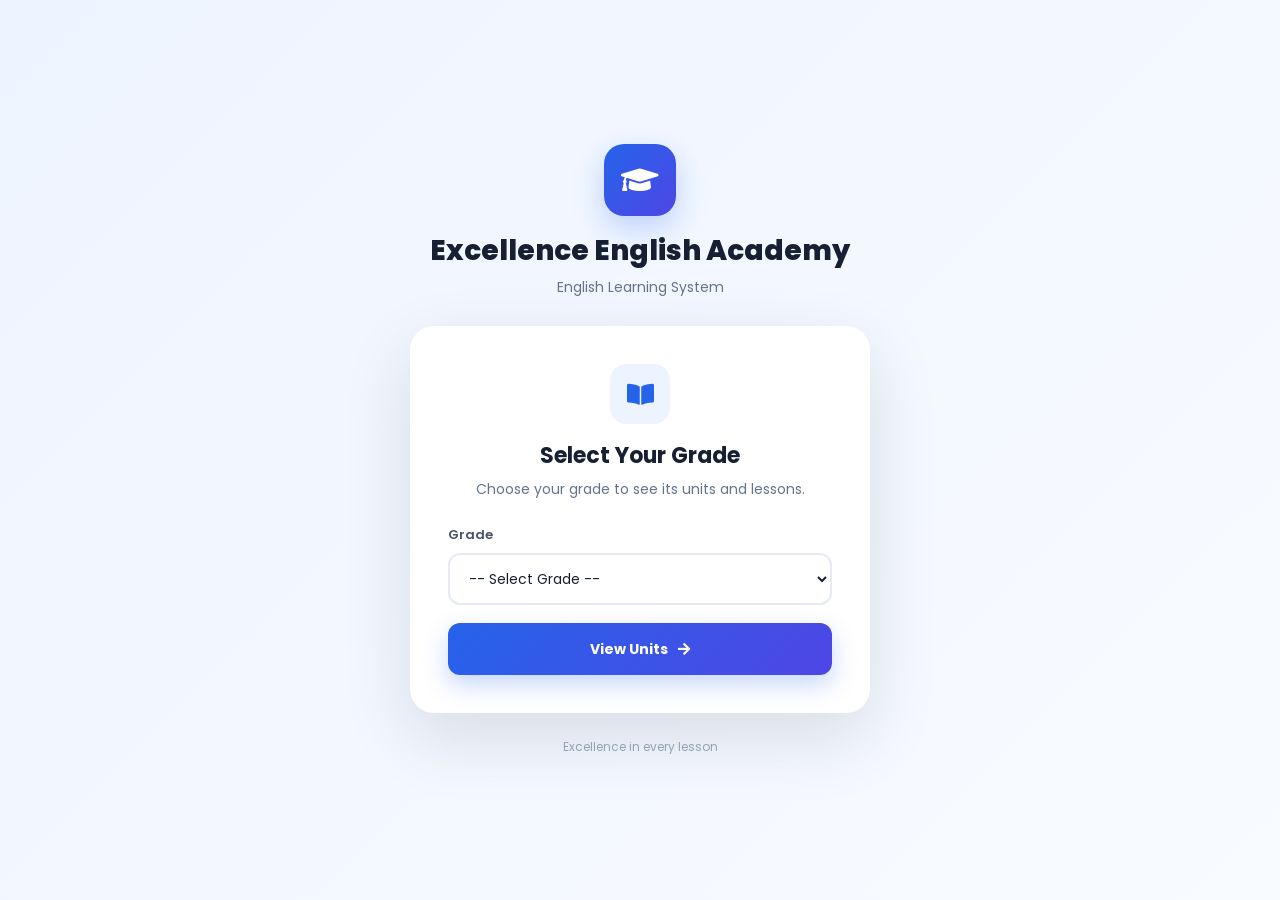
==== commit 359b89eb: "Add files via upload" ====
--- a/index.html
+++ b/index.html
@@ -3,1215 +3,173 @@
 <head>
 <meta charset="UTF-8">
 <meta name="viewport" content="width=device-width, initial-scale=1.0">
-<title>Excellence English Academy — Nazar ElHaj | Grades 1–11</title>
-<meta name="description" content="Excellence English Academy with Nazar ElHaj — English grammar and language mastery for Grades 1–11. Lessons, videos, audio, exam papers and more.">
-<link rel="preconnect" href="https://fonts.googleapis.com">
-<link rel="preconnect" href="https://fonts.gstatic.com" crossorigin>
-<link href="https://fonts.googleapis.com/css2?family=Fraunces:opsz,wght@9..144,500;9..144,600;9..144,700;9..144,900&family=Inter:wght@400;500;600;700&family=Space+Mono:wght@400;700&display=swap" rel="stylesheet">
-<style>
-  :root{
-    --ink:#16233F;
-    --board:#2B4736;
-    --board-dark:#1E3527;
-    --paper:#F7F6F1;
-    --paper-alt:#EFEDE3;
-    --kraft:#C79A56;
-    --kraft-dark:#A87D3F;
-    --red:#B23A2E;
-    --line:#DAD6C8;
-    --white:#FFFDF9;
-    --shadow: 0 10px 30px rgba(22,35,63,0.12);
-    --radius: 4px;
-  }
-  *{box-sizing:border-box;}
-  html{scroll-behavior:smooth;}
-  body{
-    margin:0;
-    background:var(--paper);
-    color:var(--ink);
-    font-family:'Inter',sans-serif;
-    line-height:1.6;
-    -webkit-font-smoothing:antialiased;
-  }
-  h1,h2,h3,h4{
-    font-family:'Fraunces',serif;
-    font-weight:700;
-    margin:0 0 0.5em;
-    line-height:1.1;
-    letter-spacing:-0.01em;
-  }
-  .mono{font-family:'Space Mono',monospace;}
-  a{color:inherit;}
-  img{max-width:100%;display:block;}
-  .container{max-width:1120px;margin:0 auto;padding:0 24px;}
-  .visually-hidden{position:absolute;width:1px;height:1px;overflow:hidden;clip:rect(0,0,0,0);white-space:nowrap;}
-
-  :focus-visible{
-    outline:3px solid var(--red);
-    outline-offset:3px;
-  }
-
-  /* ---------- Ruled paper texture used as section backdrop ---------- */
-  .ruled{
-    background-image: repeating-linear-gradient(
-      to bottom,
-      transparent,
-      transparent 35px,
-      var(--line) 35px,
-      var(--line) 36px
-    );
-  }
-
-  /* ---------- Header ---------- */
-  header{
-    position:sticky;
-    top:0;
-    z-index:100;
-    background:var(--paper);
-    border-bottom:2px solid var(--ink);
-  }
-  .nav-inner{
-    display:flex;
-    align-items:center;
-    justify-content:space-between;
-    padding:14px 24px;
-    max-width:1120px;
-    margin:0 auto;
-  }
-  .brand{
-    display:flex;
-    align-items:center;
-    gap:12px;
-    text-decoration:none;
-    color:var(--ink);
-  }
-  .brand-word{
-    display:flex;
-    flex-direction:column;
-    line-height:1.05;
-  }
-  .brand-word strong{
-    font-family:'Fraunces',serif;
-    font-weight:700;
-    font-size:1.15rem;
-  }
-  .brand-word span{
-    font-family:'Space Mono',monospace;
-    font-size:0.62rem;
-    letter-spacing:0.12em;
-    text-transform:uppercase;
-    color:var(--board);
-  }
-  nav.primary ul{
-    list-style:none;
-    display:flex;
-    gap:28px;
-    margin:0;
-    padding:0;
-  }
-  nav.primary a{
-    text-decoration:none;
-    font-weight:600;
-    font-size:0.92rem;
-    position:relative;
-    padding-bottom:4px;
-  }
-  nav.primary a::after{
-    content:"";
-    position:absolute;
-    left:0; right:0; bottom:0;
-    height:2px;
-    background:var(--red);
-    transform:scaleX(0);
-    transform-origin:left;
-    transition:transform 0.2s ease;
-  }
-  nav.primary a:hover::after, nav.primary a:focus-visible::after{transform:scaleX(1);}
-  .nav-toggle{
-    display:none;
-    background:none;
-    border:2px solid var(--ink);
-    border-radius:var(--radius);
-    padding:8px 10px;
-    cursor:pointer;
-    font-family:'Space Mono',monospace;
-  }
-
-  /* ---------- Hero ---------- */
-  .hero{
-    background:var(--board);
-    color:var(--white);
-    padding:88px 0 64px;
-    position:relative;
-    overflow:hidden;
-  }
-  .hero::before{
-    content:"";
-    position:absolute;
-    inset:0;
-    background-image:
-      linear-gradient(var(--board-dark) 1px, transparent 1px),
-      linear-gradient(90deg, var(--board-dark) 1px, transparent 1px);
-    background-size:42px 42px;
-    opacity:0.35;
-    pointer-events:none;
-  }
-  .hero::after{
-    content:"";
-    position:absolute;
-    inset:0;
-    background-image:url("data:image/svg+xml;utf8,<svg xmlns='http://www.w3.org/2000/svg' width='140' height='140'><filter id='n'><feTurbulence type='fractalNoise' baseFrequency='0.9' numOctaves='2' stitchTiles='stitch'/><feColorMatrix type='saturate' values='0'/></filter><rect width='100%25' height='100%25' filter='url(%23n)' opacity='0.05'/></svg>");
-    mix-blend-mode:overlay;
-    pointer-events:none;
-  }
-  .hero-inner{animation:fadeUp 0.8s ease both;}
-  @keyframes fadeUp{
-    from{opacity:0; transform:translateY(18px);}
-    to{opacity:1; transform:translateY(0);}
-  }
-
-  /* ---------------- Scroll-reveal ---------------- */
-  .reveal{
-    opacity:0;
-    transform:translateY(24px);
-    transition:opacity 0.6s ease, transform 0.6s ease;
-  }
-  .reveal.is-visible{opacity:1; transform:translateY(0);}
-  .hero-inner{
-    position:relative;
-    display:grid;
-    grid-template-columns:1.15fr 0.85fr;
-    gap:48px;
-    align-items:center;
-  }
-  .eyebrow{
-    font-family:'Space Mono',monospace;
-    font-size:0.75rem;
-    letter-spacing:0.16em;
-    text-transform:uppercase;
-    color:var(--kraft);
-    margin-bottom:14px;
-  }
-  .hero h1{
-    font-size:clamp(2.4rem, 4.6vw, 3.6rem);
-    color:var(--white);
-  }
-  .hero h1 em{
-    font-style:normal;
-    color:var(--kraft);
-  }
-  .hero p.lede{
-    font-size:1.08rem;
-    max-width:46ch;
-    color:#E7EFE8;
-    margin-bottom:28px;
-  }
-  .hero-cta{
-    display:flex;
-    gap:14px;
-    flex-wrap:wrap;
-  }
-  .btn{
-    display:inline-flex;
-    align-items:center;
-    gap:8px;
-    padding:13px 22px;
-    border-radius:var(--radius);
-    font-weight:700;
-    font-size:0.95rem;
-    text-decoration:none;
-    border:2px solid transparent;
-    cursor:pointer;
-    transition:transform 0.15s ease, box-shadow 0.15s ease;
-    font-family:'Inter',sans-serif;
-  }
-  .btn:hover{transform:translateY(-2px);}
-  .btn-primary{background:var(--red); color:var(--white);}
-  .btn-primary:hover{box-shadow:0 8px 18px rgba(178,58,46,0.4);}
-  .btn-outline{background:transparent; border-color:var(--white); color:var(--white);}
-  .btn-outline:hover{background:rgba(255,255,255,0.08);}
-  .btn-dark{background:var(--ink); color:var(--white);}
-  .btn-dark:hover{box-shadow:0 8px 18px rgba(22,35,63,0.35);}
-
-  /* Signature element: the Grade Ruler */
-  .ruler-card{
-    position:relative;
-    background:var(--white);
-    color:var(--ink);
-    border-radius:var(--radius);
-    box-shadow:var(--shadow);
-    padding:26px 20px 20px;
-  }
-  .ruler-card h2{
-    font-size:1rem;
-    font-family:'Space Mono',monospace;
-    text-transform:uppercase;
-    letter-spacing:0.08em;
-    color:var(--board);
-    margin-bottom:18px;
-  }
-  .ruler{
-    display:flex;
-    align-items:flex-end;
-    justify-content:space-between;
-    border-bottom:3px solid var(--ink);
-    padding-bottom:0;
-    margin-bottom:8px;
-  }
-  .ruler button{
-    background:none;
-    border:none;
-    cursor:pointer;
-    font-family:'Space Mono',monospace;
-    color:var(--ink);
-    display:flex;
-    flex-direction:column;
-    align-items:center;
-    gap:6px;
-    padding:0 2px 10px;
-    flex:1;
-  }
-  .ruler button .tick{
-    width:2px;
-    height:14px;
-    background:var(--ink);
-  }
-  .ruler button .num{font-size:0.78rem;}
-  .ruler button[aria-pressed="true"] .tick{
-    background:var(--red);
-    height:22px;
-    width:3px;
-  }
-  .ruler button[aria-pressed="true"] .num{color:var(--red); font-weight:700;}
-  .ruler button:hover .tick{background:var(--kraft-dark);}
-  .ruler-caption{
-    font-size:0.85rem;
-    color:#4A5568;
-    min-height:2.6em;
-  }
-  .ruler-caption strong{color:var(--ink);}
-
-  /* ---------- Section shell ---------- */
-  section{padding:80px 0;}
-  .section-head{
-    max-width:640px;
-    margin:0 auto 44px;
-    text-align:center;
-  }
-  .section-head .eyebrow{color:var(--red);}
-  .section-head h2{font-size:clamp(1.7rem,3vw,2.3rem); color:var(--ink);}
-  .section-head p{color:#4A5568; font-size:1.02rem;}
-
-  /* ---------- About / services ---------- */
-  .about{background:var(--white); border-top:2px solid var(--ink); border-bottom:2px solid var(--ink);}
-  .about-grid{
-    display:grid;
-    grid-template-columns:0.9fr 1.1fr;
-    gap:56px;
-    align-items:start;
-  }
-  .about-card{
-    background:var(--paper);
-    border:1px solid var(--line);
-    border-left:4px solid var(--board);
-    padding:28px;
-    border-radius:var(--radius);
-  }
-  .about-card p{margin:0 0 14px; color:#33415A;}
-  .about-card p:last-child{margin-bottom:0;}
-  .service-list{
-    list-style:none;
-    margin:0; padding:0;
-    display:grid;
-    gap:18px;
-  }
-  .service-list li{
-    display:grid;
-    grid-template-columns:auto 1fr;
-    gap:16px;
-    align-items:start;
-    padding:18px;
-    background:var(--paper);
-    border:1px solid var(--line);
-    border-radius:var(--radius);
-  }
-  .service-list .icon{
-    width:38px; height:38px;
-    border-radius:50%;
-    background:var(--board);
-    color:var(--white);
-    display:flex; align-items:center; justify-content:center;
-    flex-shrink:0;
-  }
-  .service-list h3{font-size:1.02rem; margin-bottom:4px;}
-  .service-list p{margin:0; font-size:0.92rem; color:#4A5568;}
-
-  /* ---------- Grades ---------- */
-  .grades{background:var(--paper-alt);}
-  .grade-grid{
-    display:grid;
-    grid-template-columns:repeat(auto-fill,minmax(150px,1fr));
-    gap:14px;
-  }
-  .grade-chip{
-    background:var(--white);
-    border:1px solid var(--line);
-    border-radius:var(--radius);
-    padding:18px 14px;
-    text-align:left;
-    cursor:pointer;
-    transition:border-color 0.15s ease, transform 0.15s ease;
-  }
-  .grade-chip:hover{transform:translateY(-3px); border-color:var(--kraft-dark);}
-  .grade-chip.is-active{border-color:var(--red); box-shadow:0 0 0 1px var(--red) inset;}
-  .grade-chip .g-num{
-    font-family:'Space Mono',monospace;
-    font-size:0.7rem;
-    color:var(--red);
-    letter-spacing:0.08em;
-  }
-  .grade-chip .g-title{font-family:'Fraunces',serif; font-weight:600; font-size:1.05rem; margin:4px 0 6px;}
-  .grade-chip .g-desc{font-size:0.84rem; color:#4A5568; margin:0;}
-
-  /* ---------- Library (folder tabs) ---------- */
-  .library{background:var(--white); border-top:2px solid var(--ink);}
-  .tabs{
-    display:flex;
-    gap:6px;
-    flex-wrap:wrap;
-    margin-bottom:0;
-    position:relative;
-    z-index:2;
-  }
-  .tab-btn{
-    font-family:'Space Mono',monospace;
-    font-size:0.78rem;
-    letter-spacing:0.05em;
-    text-transform:uppercase;
-    background:var(--paper-alt);
-    border:1px solid var(--line);
-    border-bottom:none;
-    padding:12px 18px;
-    border-radius:8px 8px 0 0;
-    cursor:pointer;
-    color:#4A5568;
-    position:relative;
-    top:1px;
-  }
-  .tab-btn.is-active{
-    background:var(--kraft);
-    color:var(--white);
-    border-color:var(--kraft-dark);
-  }
-  .tab-panel-wrap{
-    border:1px solid var(--line);
-    border-radius:0 8px 8px 8px;
-    padding:28px;
-    background:var(--paper-alt);
-  }
-  .filter-row{
-    display:flex;
-    align-items:center;
-    gap:12px;
-    margin-bottom:20px;
-    flex-wrap:wrap;
-  }
-  .filter-row label{font-size:0.85rem; font-weight:600;}
-  .filter-row select{
-    font-family:'Inter',sans-serif;
-    padding:8px 12px;
-    border:1px solid var(--line);
-    border-radius:var(--radius);
-    background:var(--white);
-  }
-  .tab-panel-wrap[data-type="image"]{
-    background:
-      radial-gradient(ellipse at top left, rgba(199,154,86,0.10), transparent 55%),
-      repeating-linear-gradient(135deg, rgba(22,35,63,0.035) 0 2px, transparent 2px 26px),
-      #E9E5D8;
-  }
-
-  /* ---- shared grid ---- */
-  .resource-grid{
-    display:grid;
-    grid-template-columns:repeat(auto-fill,minmax(240px,1fr));
-    gap:20px;
-  }
-  .resource-grid.type-image{
-    grid-template-columns:repeat(auto-fill,minmax(210px,1fr));
-    align-items:end;
-  }
-
-  /* ---- poster card: video ---- */
-  .poster-card{
-    position:relative;
-    border-radius:8px;
-    overflow:hidden;
-    background:var(--ink);
-    aspect-ratio:16/10;
-    cursor:pointer;
-    box-shadow:0 6px 16px rgba(22,35,63,0.18);
-    transition:transform 0.35s cubic-bezier(.2,.8,.2,1), box-shadow 0.35s ease;
-  }
-  .poster-card:hover, .poster-card:focus-within{
-    transform:translateY(-6px) scale(1.02);
-    box-shadow:0 22px 40px rgba(22,35,63,0.32);
-    z-index:2;
-  }
-  .poster-art{
-    position:absolute; inset:0;
-    background-size:cover;
-    background-position:center;
-  }
-  .poster-art img{width:100%; height:100%; object-fit:cover; display:block;}
-  .poster-badge{
-    position:absolute;
-    top:10px; left:10px;
-    font-family:'Space Mono',monospace;
-    font-size:0.64rem;
-    letter-spacing:0.06em;
-    text-transform:uppercase;
-    background:rgba(16,20,15,0.55);
-    color:var(--white);
-    padding:4px 8px;
-    border-radius:3px;
-    backdrop-filter:blur(2px);
-  }
-  .poster-play{
-    position:absolute;
-    inset:0;
-    display:flex;
-    align-items:center;
-    justify-content:center;
-  }
-  .poster-play span{
-    width:52px; height:52px;
-    border-radius:50%;
-    background:rgba(255,253,249,0.92);
-    display:flex; align-items:center; justify-content:center;
-    box-shadow:0 6px 16px rgba(0,0,0,0.35);
-    transition:transform 0.3s ease, background 0.3s ease;
-  }
-  .poster-card:hover .poster-play span{transform:scale(1.12); background:var(--red);}
-  .poster-card:hover .poster-play svg path{fill:var(--white);}
-  .poster-overlay{
-    position:absolute;
-    left:0; right:0; bottom:0;
-    padding:14px 14px 12px;
-    background:linear-gradient(to top, rgba(10,15,12,0.92) 10%, rgba(10,15,12,0.55) 60%, transparent 100%);
-    color:var(--white);
-    transform:translateY(56%);
-    transition:transform 0.35s cubic-bezier(.2,.8,.2,1);
-  }
-  .poster-card:hover .poster-overlay, .poster-card:focus-within .poster-overlay{transform:translateY(0);}
-  .poster-overlay h4{font-family:'Fraunces',serif; font-size:0.98rem; margin:0 0 3px; color:var(--white);}
-  .poster-overlay .meta{font-size:0.76rem; color:#D7DCE6; display:block; margin-bottom:8px;}
-  .poster-overlay .dl{
-    display:inline-flex; align-items:center; gap:6px;
-    font-size:0.8rem; font-weight:700;
-    text-decoration:none; color:var(--kraft);
-  }
-  .poster-overlay .dl:hover{color:var(--white);}
-
-  /* ---- gallery-wall card: photos ---- */
-  .frame-card{
-    background:var(--white);
-    padding:10px 10px 44px;
-    box-shadow:0 10px 24px rgba(22,35,63,0.16), 0 2px 0 rgba(255,255,255,0.6) inset;
-    position:relative;
-    transition:transform 0.3s ease, box-shadow 0.3s ease;
-  }
-  .frame-card:nth-child(3n+1){transform:rotate(-1.4deg);}
-  .frame-card:nth-child(3n+2){transform:rotate(1deg);}
-  .frame-card:nth-child(3n){transform:rotate(-0.6deg);}
-  .frame-card:hover{
-    transform:rotate(0deg) translateY(-6px) scale(1.03);
-    box-shadow:0 20px 34px rgba(22,35,63,0.28);
-    z-index:2;
-  }
-  .frame-art{
-    aspect-ratio:4/5;
-    overflow:hidden;
-    background-size:cover;
-    background-position:center;
-  }
-  .frame-art img{width:100%; height:100%; object-fit:cover; display:block; transition:transform 0.5s ease;}
-  .frame-card:hover .frame-art img, .frame-card:hover .frame-art{transform:scale(1.06);}
-  .frame-caption{
-    position:absolute;
-    left:10px; right:10px; bottom:10px;
-    text-align:center;
-  }
-  .frame-caption h4{font-family:'Fraunces',serif; font-size:0.86rem; margin:0 0 2px;}
-  .frame-caption .meta{font-size:0.7rem; color:#4A5568;}
-  .frame-card .dl{
-    position:absolute;
-    top:16px; right:16px;
-    width:30px; height:30px;
-    border-radius:50%;
-    background:var(--ink);
-    display:flex; align-items:center; justify-content:center;
-    opacity:0; transform:translateY(-6px);
-    transition:opacity 0.25s ease, transform 0.25s ease;
-  }
-  .frame-card:hover .dl{opacity:1; transform:translateY(0);}
-  .frame-card .dl svg path{stroke:var(--white);}
-
-  /* ---- list card: audio / pdf ---- */
-  .resource-card{
-    background:var(--white);
-    border:1px solid var(--line);
-    border-radius:var(--radius);
-    padding:18px;
-    display:flex;
-    flex-direction:column;
-    gap:10px;
-    transition:transform 0.25s ease, box-shadow 0.25s ease, border-color 0.25s ease;
-  }
-  .resource-card:hover{
-    transform:translateY(-4px);
-    box-shadow:0 14px 26px rgba(22,35,63,0.14);
-    border-color:var(--kraft-dark);
-  }
-  .resource-card .kind{
-    font-family:'Space Mono',monospace;
-    font-size:0.68rem;
-    text-transform:uppercase;
-    letter-spacing:0.08em;
-    color:var(--board);
-  }
-  .resource-card h4{font-family:'Fraunces',serif; font-size:1.02rem; margin:0;}
-  .resource-card .meta{font-size:0.8rem; color:#4A5568;}
-  .resource-card .waveform{
-    display:flex; align-items:flex-end; gap:2px; height:26px;
-  }
-  .resource-card .waveform span{
-    flex:1; background:var(--board); opacity:0.55; border-radius:1px;
-  }
-  .resource-card:hover .waveform span{opacity:1; background:var(--red);}
-  .resource-card .dl{
-    margin-top:auto;
-    display:inline-flex;
-    align-items:center;
-    gap:8px;
-    text-decoration:none;
-    font-weight:700;
-    font-size:0.85rem;
-    color:var(--red);
-  }
-  .resource-card .dl:hover{text-decoration:underline;}
-  .empty-note{
-    grid-column:1/-1;
-    padding:26px;
-    text-align:center;
-    color:#4A5568;
-    font-size:0.92rem;
-    background:var(--white);
-    border:1px dashed var(--line);
-    border-radius:var(--radius);
-  }
-
-  /* ---------- Contact ---------- */
-  .contact{background:var(--ink); color:var(--white);}
-  .contact-grid{
-    display:grid;
-    grid-template-columns:1fr 1.2fr;
-    gap:48px;
-  }
-  .contact-info h2{color:var(--white);}
-  .contact-info p{color:#C9D2E3;}
-  .social-row{
-    display:flex;
-    gap:12px;
-    flex-wrap:wrap;
-    margin-top:22px;
-  }
-  .social-row a{
-    display:inline-flex;
-    align-items:center;
-    justify-content:center;
-    width:42px; height:42px;
-    border-radius:50%;
-    background:rgba(255,255,255,0.08);
-    border:1px solid rgba(255,255,255,0.25);
-    text-decoration:none;
-  }
-  .social-row a:hover{background:var(--red); border-color:var(--red);}
-
-  .index-card{
-    background:var(--white);
-    color:var(--ink);
-    border-radius:var(--radius);
-    box-shadow:var(--shadow);
-    padding:32px;
-    position:relative;
-  }
-  .index-card::before{
-    content:"";
-    position:absolute;
-    top:56px; left:0; right:0;
-    height:1px;
-    background:var(--line);
-    box-shadow:0 30px 0 var(--line), 0 60px 0 var(--line), 0 90px 0 var(--line), 0 120px 0 var(--line);
-    pointer-events:none;
-    z-index:0;
-  }
-  .index-card form{position:relative; z-index:1;}
-  .field{margin-bottom:18px;}
-  .field label{
-    display:block;
-    font-family:'Space Mono',monospace;
-    font-size:0.72rem;
-    text-transform:uppercase;
-    letter-spacing:0.06em;
-    color:var(--board);
-    margin-bottom:6px;
-  }
-  .field input, .field select, .field textarea{
-    width:100%;
-    border:none;
-    border-bottom:2px solid var(--line);
-    background:transparent;
-    padding:8px 2px;
-    font-family:'Inter',sans-serif;
-    font-size:1rem;
-    color:var(--ink);
-  }
-  .field input:focus, .field select:focus, .field textarea:focus{
-    outline:none;
-    border-bottom-color:var(--red);
-  }
-  .field textarea{resize:vertical; min-height:90px;}
-  .row-2{display:grid; grid-template-columns:1fr 1fr; gap:18px;}
-  .form-msg{
-    margin-top:14px;
-    font-size:0.88rem;
-    display:none;
-  }
-  .form-msg.show{display:block;}
-  .form-msg.ok{color:var(--board);}
-
-  /* ---------- Footer ---------- */
-  footer{
-    background:var(--board-dark);
-    color:#C9D2C7;
-    padding:28px 0;
-    font-size:0.85rem;
-  }
-  .footer-inner{
-    display:flex;
-    justify-content:space-between;
-    align-items:center;
-    flex-wrap:wrap;
-    gap:12px;
-  }
-  footer a{text-decoration:none; color:#E7EFE8;}
-  footer a:hover{text-decoration:underline;}
-
-  /* ---------- Responsive ---------- */
-  @media (max-width:860px){
-    .hero-inner{grid-template-columns:1fr;}
-    .about-grid, .contact-grid{grid-template-columns:1fr;}
-    .row-2{grid-template-columns:1fr;}
-    nav.primary{
-      position:fixed;
-      top:64px; left:0; right:0;
-      background:var(--paper);
-      border-bottom:2px solid var(--ink);
-      display:none;
-      padding:14px 24px 22px;
-    }
-    nav.primary.is-open{display:block;}
-    nav.primary ul{flex-direction:column; gap:16px;}
-    .nav-toggle{display:inline-flex; align-items:center; gap:6px;}
-  }
-  @media (prefers-reduced-motion: reduce){
-    *{animation-duration:0.001ms !important; transition-duration:0.001ms !important; scroll-behavior:auto !important;}
-  }
-</style>
+<meta name="description" content="Excellence English Academy English Learning System">
+<title>Excellence English Academy | Lessons &amp; Exams</title>
+<link rel="stylesheet" href="style.css">
+<link rel="stylesheet" href="https://cdnjs.cloudflare.com/ajax/libs/font-awesome/5.15.3/css/all.min.css">
 </head>
 <body>
 
-<header>
-  <div class="nav-inner">
-    <a class="brand" href="#top">
-      <!-- Inline SVG wordmark logo: open book + rising bar, no external image needed -->
-      <svg width="42" height="42" viewBox="0 0 42 42" fill="none" xmlns="http://www.w3.org/2000/svg" aria-hidden="true">
-        <rect width="42" height="42" rx="6" fill="#2B4736"/>
-        <path d="M8 13.5C8 12.6716 8.67157 12 9.5 12H19V30H9.5C8.67157 30 8 29.3284 8 28.5V13.5Z" stroke="#F7F6F1" stroke-width="1.6" stroke-linejoin="round"/>
-        <path d="M34 13.5C34 12.6716 33.3284 12 32.5 12H23V30H32.5C33.3284 30 34 29.3284 34 28.5V13.5Z" stroke="#F7F6F1" stroke-width="1.6" stroke-linejoin="round"/>
-        <path d="M19 14.5C16.5 13.3 12.5 13 10 13.6" stroke="#C79A56" stroke-width="1.3" stroke-linecap="round"/>
-        <path d="M23 14.5C25.5 13.3 29.5 13 32 13.6" stroke="#C79A56" stroke-width="1.3" stroke-linecap="round"/>
-        <path d="M19 19C16.5 17.8 12.5 17.5 10 18.1" stroke="#C79A56" stroke-width="1.3" stroke-linecap="round"/>
-        <path d="M23 19C25.5 17.8 29.5 17.5 32 18.1" stroke="#C79A56" stroke-width="1.3" stroke-linecap="round"/>
-      </svg>
-      <span class="brand-word">
-        <strong>Excellence English Academy</strong>
-        <span>Nazar ElHaj &middot; Grades 1&ndash;11</span>
-      </span>
-    </a>
-    <button class="nav-toggle" id="navToggle" aria-expanded="false" aria-controls="primaryNav">
-      <span class="mono">Menu</span>
-    </button>
-    <nav class="primary" id="primaryNav">
-      <ul>
-        <li><a href="#about">About</a></li>
-        <li><a href="#grades">Grades</a></li>
-        <li><a href="#library">Resource library</a></li>
-        <li><a href="#contact">Contact</a></li>
-      </ul>
-    </nav>
-  </div>
-</header>
+<!-- =====================================================
+     GRADE SELECTION PAGE
+====================================================== -->
+<div class="grade_page" id="gradePage">
+    <div class="brand">
+        <div class="brand_icon"><i class="fas fa-graduation-cap"></i></div>
+        <h1>Excellence English Academy</h1>
+        <p>English Learning System</p>
+    </div>
 
-<main id="top">
+    <div class="grade_card">
+        <div class="grade_card_icon"><i class="fas fa-book-open"></i></div>
+        <h2>Select Your Grade</h2>
+        <p class="grade_description">Choose your grade to see its units and lessons.</p>
+        <label for="gradeSelect">Grade</label>
+        <select id="gradeSelect">
+            <option value="">-- Select Grade --</option>
+            <option value="1">Grade 1</option>
+            <option value="2">Grade 2</option>
+            <option value="3">Grade 3</option>
+            <option value="4">Grade 4</option>
+            <option value="5">Grade 5</option>
+            <option value="6">Grade 6</option>
+            <option value="7">Grade 7</option>
+            <option value="8">Grade 8</option>
+            <option value="9">Grade 9</option>
+            <option value="10">Grade 10</option>
+            <option value="11">Grade 11</option>
+        </select>
+        <button class="start_grade_btn" id="startGradeExam">
+            <span>View Units</span>
+            <i class="fas fa-arrow-right"></i>
+        </button>
+    </div>
 
-  <!-- ============ HERO ============ -->
-  <section class="hero">
-    <div class="container hero-inner">
-      <div>
-        <p class="eyebrow">English Language Academy · Grades 1&ndash;11</p>
-        <h1>Grammar and language taught the way it should be &mdash; <em>clearly, patiently, one grade at a time.</em></h1>
-        <p class="lede">Excellence English Academy is led by Nazar ElHaj, using the SMILE Series curriculum to build real reading, writing and grammar skills from Grade 1 through Grade 11 &mdash; in class, on video, and at home.</p>
-        <div class="hero-cta">
-          <a class="btn btn-primary" href="#contact">Leave a message</a>
-          <a class="btn btn-outline" href="#library">Browse the resource library</a>
+    <div class="academy_footer">Excellence in every lesson</div>
+</div>
+
+<!-- =====================================================
+     UNIT PAGE
+====================================================== -->
+<div class="grade_page" id="unitPage" style="display:none;">
+    <div class="page-header">
+        <button class="back_link" id="backToGradesFromUnits"><i class="fas fa-arrow-left"></i> Grades</button>
+        <h2 id="unitPageTitle">Grade — Units</h2>
+    </div>
+    <div class="card_grid" id="unitGrid"></div>
+</div>
+
+<!-- =====================================================
+     LESSON LIST PAGE
+====================================================== -->
+<div class="grade_page" id="lessonPage" style="display:none;">
+    <div class="page-header">
+        <button class="back_link" id="backToUnitsFromLessons"><i class="fas fa-arrow-left"></i> Units</button>
+        <h2 id="lessonPageTitle">Unit — Lessons</h2>
+    </div>
+    <div class="card_grid" id="lessonGrid"></div>
+</div>
+
+<!-- =====================================================
+     LESSON DETAIL PAGE (VIDEO + START QUIZ)
+====================================================== -->
+<div class="grade_page" id="lessonDetailPage" style="display:none;">
+    <div class="page-header">
+        <button class="back_link" id="backToLessonsFromDetail"><i class="fas fa-arrow-left"></i> Lessons</button>
+        <h2 id="lessonDetailTitle">Lesson</h2>
+    </div>
+    <div class="lesson_detail_card">
+        <div class="video_wrap">
+            <video id="lessonVideo" controls>
+                <source src="" type="video/mp4">
+                Your browser does not support video.
+            </video>
         </div>
-      </div>
-      <div class="ruler-card">
-        <h2>Find your grade</h2>
-        <div class="ruler" id="gradeRuler" role="group" aria-label="Select a grade, 1 to 11"></div>
-        <p class="ruler-caption" id="rulerCaption">Tap a number to see what that grade focuses on this year.</p>
-      </div>
+        <button class="start_grade_btn" id="startLessonQuiz">
+            <span>Take Lesson Quiz</span>
+            <i class="fas fa-pen"></i>
+        </button>
     </div>
-  </section>
+</div>
 
-  <!-- ============ ABOUT ============ -->
-  <section class="about" id="about">
-    <div class="container">
-      <div class="section-head">
-        <p class="eyebrow mono">About the academy</p>
-        <h2>What Excellence English Academy is producing</h2>
-        <p>One teacher, one curriculum, one clear path from a child's first sentence to exam-ready fluency.</p>
-      </div>
-      <div class="about-grid">
-        <div class="about-card">
-          <p><strong>Nazar ElHaj</strong> teaches English grammar and language skills to students in Grades 1&ndash;11, using the <strong>SMILE Series</strong> as the core curriculum.</p>
-          <p>Lessons are shared across WhatsApp, TikTok, YouTube, Telegram and Instagram, so students can review class material, watch explanations again, and practice between sessions &mdash; not just during them.</p>
-          <p>This website brings all of that together in one place: what each grade covers, and every video, audio lesson, worksheet image and exam paper available to download.</p>
+<!-- =====================================================
+     INFORMATION BOX
+====================================================== -->
+<div class="info_box">
+    <div class="info-title"><span>Exam Instructions</span></div>
+    <div class="info-list">
+        <div class="info"><i class="fas fa-clock"></i> You have <span>15 seconds</span> for each question.</div>
+        <div class="info"><i class="fas fa-check-circle"></i> Once you select an answer, you cannot change it.</div>
+        <div class="info"><i class="fas fa-ban"></i> You cannot select an answer after the time is over.</div>
+        <div class="info"><i class="fas fa-chart-line"></i> Your score is calculated automatically.</div>
+        <div class="info"><i class="fas fa-trophy"></i> You need 70% or more to pass.</div>
+    </div>
+    <div class="buttons">
+        <button class="quit">Exit</button>
+        <button class="restart" id="continueExam">Continue</button>
+    </div>
+</div>
+
+<!-- =====================================================
+     QUIZ BOX
+====================================================== -->
+<div class="quiz_box">
+    <header>
+        <div class="quiz_header_left">
+            <div class="title">Excellence English Academy</div>
+            <div class="exam_grade" id="examGrade">Grade 1</div>
         </div>
-        <ul class="service-list">
-          <li>
-            <span class="icon" aria-hidden="true">
-              <svg width="18" height="18" viewBox="0 0 24 24" fill="none"><path d="M4 19.5V6a2 2 0 0 1 2-2h13v14H6a2 2 0 0 0-2 2Zm0 0a2 2 0 0 0 2 2h13" stroke="#fff" stroke-width="1.6" stroke-linecap="round" stroke-linejoin="round"/></svg>
-            </span>
-            <div>
-              <h3>Grade-by-grade grammar</h3>
-              <p>A structured path through grammar and language skills for every grade from 1 to 11, built on the SMILE Series.</p>
-            </div>
-          </li>
-          <li>
-            <span class="icon" aria-hidden="true">
-              <svg width="18" height="18" viewBox="0 0 24 24" fill="none"><path d="M8 5v14l11-7L8 5Z" stroke="#fff" stroke-width="1.6" stroke-linejoin="round"/></svg>
-            </span>
-            <div>
-              <h3>Video lessons</h3>
-              <p>Recorded explanations students can rewatch and download, matched to the grade and topic they need.</p>
-            </div>
-          </li>
-          <li>
-            <span class="icon" aria-hidden="true">
-              <svg width="18" height="18" viewBox="0 0 24 24" fill="none"><path d="M12 15a3 3 0 0 0 3-3V6a3 3 0 0 0-6 0v6a3 3 0 0 0 3 3Zm7-3a7 7 0 0 1-14 0M12 19v3" stroke="#fff" stroke-width="1.6" stroke-linecap="round" stroke-linejoin="round"/></svg>
-            </span>
-            <div>
-              <h3>Audio lessons</h3>
-              <p>Listening and pronunciation practice as downloadable audio, for study on the go.</p>
-            </div>
-          </li>
-          <li>
-            <span class="icon" aria-hidden="true">
-              <svg width="18" height="18" viewBox="0 0 24 24" fill="none"><path d="M14 3v5h5M6 3h8l6 6v12H6V3Z" stroke="#fff" stroke-width="1.6" stroke-linejoin="round"/></svg>
-            </span>
-            <div>
-              <h3>Worksheets, images &amp; exam papers</h3>
-              <p>Printable pages, reference images and past exams, ready to download and use for revision.</p>
-            </div>
-          </li>
-        </ul>
-      </div>
+        <div class="timer">
+            <div class="time_left_txt">Time</div>
+            <div class="timer_sec">15</div>
+        </div>
+        <div class="time_line"></div>
+    </header>
+    <section>
+        <div class="question_number" id="questionNumber">Question 1</div>
+        <div class="que_text"></div>
+        <div class="option_list"></div>
+    </section>
+    <footer>
+        <div class="total_que"></div>
+        <button class="next_btn">Next <i class="fas fa-arrow-right"></i></button>
+    </footer>
+</div>
+
+<!-- =====================================================
+     RESULT BOX
+====================================================== -->
+<div class="result_box">
+    <div class="result_icon"><i class="fas fa-trophy"></i></div>
+    <div class="complete_text">You've completed the quiz!</div>
+    <div class="result_grade" id="resultGrade">Grade 1</div>
+    <div class="score_text"></div>
+    <div class="result_status" id="resultStatus"></div>
+    <div class="buttons">
+        <button class="restart" id="replayExam"><i class="fas fa-redo"></i> Replay</button>
+        <button class="quit" id="backToGrades"><i class="fas fa-arrow-left"></i> Lessons</button>
     </div>
-  </section>
+</div>
 
-  <!-- ============ GRADES ============ -->
-  <section class="grades ruled" id="grades">
-    <div class="container">
-      <div class="section-head">
-        <p class="eyebrow mono">Curriculum</p>
-        <h2>Grades 1 through 11</h2>
-        <p>Every grade builds on the last. Choose a grade to see its focus, then find matching material in the library below.</p>
-      </div>
-      <div class="grade-grid" id="gradeGrid"></div>
-    </div>
-  </section>
+<!-- =====================================================
+     CURRICULUM DATABASE — 11 GRADES x 8 UNITS x 8 LESSONS
+====================================================== -->
+<script src="js/grade1.js"></script>
+<script src="js/grade2.js"></script>
+<script src="js/grade3.js"></script>
+<script src="js/grade4.js"></script>
+<script src="js/grade5.js"></script>
+<script src="js/grade6.js"></script>
+<script src="js/grade7.js"></script>
+<script src="js/grade8.js"></script>
+<script src="js/grade9.js"></script>
+<script src="js/grade10.js"></script>
+<script src="js/grade11.js"></script>
 
-  <!-- ============ LIBRARY ============ -->
-  <section class="library" id="library">
-    <div class="container">
-      <div class="section-head">
-        <p class="eyebrow mono">Resource library</p>
-        <h2>Videos, audio, images &amp; PDFs</h2>
-        <p>Everything here is free to download. Filter by grade to find what matches your class.</p>
-      </div>
-
-      <div class="tabs" id="libraryTabs" role="tablist" aria-label="Resource type">
-        <button class="tab-btn is-active" role="tab" aria-selected="true" data-type="video">Videos</button>
-        <button class="tab-btn" role="tab" aria-selected="false" data-type="audio">Audio</button>
-        <button class="tab-btn" role="tab" aria-selected="false" data-type="image">Photos</button>
-        <button class="tab-btn" role="tab" aria-selected="false" data-type="pdf">PDFs &amp; Exams</button>
-      </div>
-
-      <div class="tab-panel-wrap">
-        <div class="filter-row">
-          <label for="gradeFilter">Filter by grade</label>
-          <select id="gradeFilter">
-            <option value="all">All grades</option>
-          </select>
-        </div>
-        <div class="resource-grid" id="resourceGrid"></div>
-      </div>
-    </div>
-  </section>
-
-  <!-- ============ CONTACT ============ -->
-  <section class="contact" id="contact">
-    <div class="container contact-grid">
-      <div class="contact-info">
-        <p class="eyebrow mono" style="color:#C79A56;">Get in touch</p>
-        <h2>Leave a message</h2>
-        <p>Questions about a grade, a lesson, or joining a class &mdash; send a message and Nazar ElHaj will get back to you. You can also reach the academy directly on any of these:</p>
-        <div class="social-row">
-          <a href="#" aria-label="WhatsApp" title="WhatsApp — add your link">
-            <svg width="18" height="18" viewBox="0 0 24 24" fill="none"><path d="M12 3a9 9 0 0 0-7.8 13.5L3 21l4.6-1.2A9 9 0 1 0 12 3Z" stroke="#fff" stroke-width="1.5"/><path d="M8.5 8.7c.2-.5.4-.5.7-.5h.6c.2 0 .4 0 .6.5.2.5.7 1.7.7 1.8.1.1.1.3 0 .5-.1.2-.2.3-.3.5-.2.2-.3.3-.1.6.2.4 1 1.5 2.1 2.1.3.2.5.1.7-.1.2-.2.7-.8.9-1.1.2-.2.4-.2.6-.1l1.6.8c.2.1.4.2.4.4.1.5-.1 1.3-.5 1.7-.4.4-1.1.7-1.9.6-1.9-.2-4-1.6-5.4-3.5-.5-.6-1-1.4-1-2.3 0-.7.3-1.3.7-1.9Z" fill="#fff"/></svg>
-          </a>
-          <a href="#" aria-label="TikTok" title="TikTok — add your link">
-            <svg width="18" height="18" viewBox="0 0 24 24" fill="none"><path d="M14 3v10.5a2.5 2.5 0 1 1-2-2.45V9a4.5 4.5 0 1 0 4.5 4.5V8.2a6 6 0 0 0 3.5 1.1V7.2A4 4 0 0 1 16.5 3H14Z" fill="#fff"/></svg>
-          </a>
-          <a href="#" aria-label="YouTube" title="YouTube — add your link">
-            <svg width="18" height="18" viewBox="0 0 24 24" fill="none"><path d="M21 8.2s-.2-1.4-.8-2c-.8-.8-1.7-.8-2.1-.9C15.4 5.1 12 5.1 12 5.1s-3.4 0-6.1.2c-.4 0-1.3.1-2.1.9-.6.6-.8 2-.8 2S2.8 9.8 2.8 11.5v1c0 1.7.2 3.3.2 3.3s.2 1.4.8 2c.8.8 1.9.8 2.3.9 1.7.2 6.9.2 6.9.2s3.4 0 6.1-.2c.4 0 1.3-.1 2.1-.9.6-.6.8-2 .8-2s.2-1.6.2-3.3v-1c0-1.7-.2-3.3-.2-3.3Z" stroke="#fff" stroke-width="1.3"/><path d="M10 14.6V9.4l4.6 2.6-4.6 2.6Z" fill="#fff"/></svg>
-          </a>
-          <a href="#" aria-label="Telegram" title="Telegram — add your link">
-            <svg width="18" height="18" viewBox="0 0 24 24" fill="none"><path d="M21 4 3 11.3l5 1.7m13-9L17 20l-6-4.3M8 13l9-7.5" stroke="#fff" stroke-width="1.5" stroke-linecap="round" stroke-linejoin="round"/></svg>
-          </a>
-          <a href="#" aria-label="Instagram" title="Instagram — add your link">
-            <svg width="18" height="18" viewBox="0 0 24 24" fill="none"><rect x="3.5" y="3.5" width="17" height="17" rx="5" stroke="#fff" stroke-width="1.5"/><circle cx="12" cy="12" r="3.6" stroke="#fff" stroke-width="1.5"/><circle cx="17.2" cy="6.8" r="1" fill="#fff"/></svg>
-          </a>
-        </div>
-      </div>
-
-      <div class="index-card">
-        <!--
-          This form posts to FormSubmit so messages arrive by email — no backend needed.
-          Replace YOUR-EMAIL@example.com below with the academy's real inbox, then
-          confirm the activation email FormSubmit sends the first time it receives a message.
-        -->
-        <form id="contactForm" action="https://formsubmit.co/YOUR-EMAIL@example.com" method="POST">
-          <input type="hidden" name="_subject" value="New message from the Excellence English Academy website">
-          <input type="hidden" name="_captcha" value="false">
-          <div class="row-2">
-            <div class="field">
-              <label for="fName">Name</label>
-              <input type="text" id="fName" name="Name" required>
-            </div>
-            <div class="field">
-              <label for="fGrade">Student's grade</label>
-              <select id="fGrade" name="Grade">
-                <option value="">Select a grade</option>
-              </select>
-            </div>
-          </div>
-          <div class="field">
-            <label for="fEmail">Email or phone</label>
-            <input type="text" id="fEmail" name="Contact" required>
-          </div>
-          <div class="field">
-            <label for="fMsg">Message</label>
-            <textarea id="fMsg" name="Message" required></textarea>
-          </div>
-          <button class="btn btn-dark" type="submit">Send message</button>
-          <p class="form-msg" id="formMsg">Thank you — your message has been sent.</p>
-        </form>
-      </div>
-    </div>
-  </section>
-
-</main>
-
-<footer>
-  <div class="container footer-inner">
-    <span>&copy; <span id="year"></span> Excellence English Academy &mdash; Nazar ElHaj. All rights reserved.</span>
-    <a href="#top">Back to top ↑</a>
-  </div>
-</footer>
-
-<script>
-(function(){
-  "use strict";
-
-  document.getElementById('year').textContent = new Date().getFullYear();
-
-  /* ---------------- Mobile nav ---------------- */
-  var navToggle = document.getElementById('navToggle');
-  var primaryNav = document.getElementById('primaryNav');
-  navToggle.addEventListener('click', function(){
-    var open = primaryNav.classList.toggle('is-open');
-    navToggle.setAttribute('aria-expanded', open ? 'true' : 'false');
-  });
-  primaryNav.querySelectorAll('a').forEach(function(a){
-    a.addEventListener('click', function(){
-      primaryNav.classList.remove('is-open');
-      navToggle.setAttribute('aria-expanded', 'false');
-    });
-  });
-
-  /* ---------------- Grade data ----------------
-     Edit this list to match your real syllabus per grade. */
-  var GRADES = [
-    {n:1,  title:"Grade 1",  desc:"Letters, sounds, and first sight words."},
-    {n:2,  title:"Grade 2",  desc:"Simple sentences and everyday vocabulary."},
-    {n:3,  title:"Grade 3",  desc:"Nouns, verbs and building longer sentences."},
-    {n:4,  title:"Grade 4",  desc:"Tenses, adjectives and short paragraph writing."},
-    {n:5,  title:"Grade 5",  desc:"Reading comprehension and grammar in context."},
-    {n:6,  title:"Grade 6",  desc:"Clauses, punctuation and structured paragraphs."},
-    {n:7,  title:"Grade 7",  desc:"Reported speech, tenses in depth, essay basics."},
-    {n:8,  title:"Grade 8",  desc:"Advanced grammar and formal writing skills."},
-    {n:9,  title:"Grade 9",  desc:"SMILE Series grammar core and exam technique."},
-    {n:10, title:"Grade 10", desc:"SMILE Series continued, extended composition."},
-    {n:11, title:"Grade 11", desc:"Exam-focused grammar review and full practice papers."}
-  ];
-
-  /* ---------------- Resource data ----------------
-     This is the whole media library. To publish real files:
-       1. In your GitHub repo, add folders like /assets/videos, /assets/audio,
-          /assets/images, /assets/pdfs and upload your files there.
-       2. Add one entry below per file, pointing "file" at that path.
-     Everything here is example data — replace it with your real lessons. */
-  var RESOURCES = [
-    {type:"video", grade:9,  title:"Present Perfect vs Past Simple", meta:"12:04 · MP4", file:"assets/videos/grade9-present-perfect.mp4", thumb:"assets/videos/grade9-present-perfect.jpg"},
-    {type:"video", grade:11, title:"Full Grammar Exam Walkthrough",  meta:"28:40 · MP4", file:"assets/videos/grade11-exam-walkthrough.mp4", thumb:"assets/videos/grade11-exam-walkthrough.jpg"},
-    {type:"video", grade:6,  title:"Punctuation Basics",             meta:"9:15 · MP4",  file:"assets/videos/grade6-punctuation.mp4", thumb:"assets/videos/grade6-punctuation.jpg"},
-    {type:"audio", grade:3,  title:"Everyday Vocabulary — Listening", meta:"6:20 · MP3", file:"assets/audio/grade3-vocabulary.mp3"},
-    {type:"audio", grade:8,  title:"Pronunciation: Word Stress",      meta:"8:05 · MP3", file:"assets/audio/grade8-word-stress.mp3"},
-    {type:"image", grade:2,  title:"Sight Words Poster",              meta:"JPG",        file:"assets/images/grade2-sight-words.jpg"},
-    {type:"image", grade:7,  title:"Tenses Reference Chart",          meta:"PNG",        file:"assets/images/grade7-tenses-chart.png"},
-    {type:"pdf",   grade:9,  title:"SMILE Series — Unit 3 Worksheet", meta:"PDF",        file:"assets/pdfs/grade9-unit3-worksheet.pdf"},
-    {type:"pdf",   grade:10, title:"Mid-Term Practice Exam",          meta:"PDF",        file:"assets/pdfs/grade10-midterm-exam.pdf"},
-    {type:"pdf",   grade:11, title:"Final Exam — Past Paper",         meta:"PDF",        file:"assets/pdfs/grade11-final-past-paper.pdf"}
-  ];
-
-  var TYPE_LABEL = {video:"Video", audio:"Audio", image:"Photo", pdf:"PDF"};
-
-  /* Duotone palettes cycled for poster/frame placeholder art (used only
-     until a real thumbnail/photo file is supplied) */
-  var PALETTES = [
-    ["#2B4736","#16233F"],
-    ["#16233F","#B23A2E"],
-    ["#A87D3F","#16233F"],
-    ["#2B4736","#A87D3F"],
-    ["#B23A2E","#1E3527"]
-  ];
-  function paletteFor(i){
-    var p = PALETTES[i % PALETTES.length];
-    return "linear-gradient(155deg,"+p[0]+" 0%,"+p[1]+" 100%)";
-  }
-  var PLAY_ICON = '<svg width="20" height="20" viewBox="0 0 24 24" fill="none"><path d="M9 6.5v11l9-5.5-9-5.5Z" fill="#16233F"/></svg>';
-  var DL_ICON = '<svg width="14" height="14" viewBox="0 0 24 24" fill="none"><path d="M12 4v11m0 0 4-4m-4 4-4-4M5 19h14" stroke="#B23A2E" stroke-width="1.8" stroke-linecap="round" stroke-linejoin="round"/></svg>';
-  var DL_ICON_WHITE = '<svg width="14" height="14" viewBox="0 0 24 24" fill="none"><path d="M12 4v11m0 0 4-4m-4 4-4-4M5 19h14" stroke="#fff" stroke-width="1.8" stroke-linecap="round" stroke-linejoin="round"/></svg>';
-
-  /* ---------------- Build grade ruler (hero) ---------------- */
-  var ruler = document.getElementById('gradeRuler');
-  var rulerCaption = document.getElementById('rulerCaption');
-  GRADES.forEach(function(g){
-    var btn = document.createElement('button');
-    btn.type = 'button';
-    btn.setAttribute('aria-pressed', 'false');
-    btn.innerHTML = '<span class="tick"></span><span class="num">'+g.n+'</span>';
-    btn.addEventListener('click', function(){
-      ruler.querySelectorAll('button').forEach(function(b){ b.setAttribute('aria-pressed','false'); });
-      btn.setAttribute('aria-pressed','true');
-      rulerCaption.innerHTML = '<strong>Grade '+g.n+':</strong> '+g.desc;
-      setActiveGrade(g.n);
-      document.getElementById('grades').scrollIntoView({behavior:'smooth', block:'start'});
-    });
-    ruler.appendChild(btn);
-  });
-
-  /* ---------------- Build grade grid ---------------- */
-  var gradeGrid = document.getElementById('gradeGrid');
-  var gradeChips = {};
-  GRADES.forEach(function(g){
-    var card = document.createElement('button');
-    card.type = 'button';
-    card.className = 'grade-chip';
-    card.innerHTML =
-      '<div class="g-num mono">GRADE '+g.n+'</div>'+
-      '<div class="g-title">'+g.title+'</div>'+
-      '<p class="g-desc">'+g.desc+'</p>';
-    card.addEventListener('click', function(){
-      setActiveGrade(g.n);
-      gradeFilter.value = String(g.n);
-      renderResources();
-      document.getElementById('library').scrollIntoView({behavior:'smooth', block:'start'});
-    });
-    gradeGrid.appendChild(card);
-    gradeChips[g.n] = card;
-  });
-
-  function setActiveGrade(n){
-    Object.keys(gradeChips).forEach(function(k){
-      gradeChips[k].classList.toggle('is-active', Number(k) === n);
-    });
-  }
-
-  /* ---------------- Grade filter dropdowns (library + contact form) ---------------- */
-  var gradeFilter = document.getElementById('gradeFilter');
-  var formGradeSelect = document.getElementById('fGrade');
-  GRADES.forEach(function(g){
-    var o1 = document.createElement('option');
-    o1.value = String(g.n); o1.textContent = g.title;
-    gradeFilter.appendChild(o1);
-
-    var o2 = document.createElement('option');
-    o2.value = g.title; o2.textContent = g.title;
-    formGradeSelect.appendChild(o2);
-  });
-  gradeFilter.addEventListener('change', renderResources);
-
-  /* ---------------- Library tabs ---------------- */
-  var activeType = 'video';
-  var tabButtons = document.querySelectorAll('#libraryTabs .tab-btn');
-  tabButtons.forEach(function(btn){
-    btn.addEventListener('click', function(){
-      tabButtons.forEach(function(b){
-        b.classList.remove('is-active');
-        b.setAttribute('aria-selected','false');
-      });
-      btn.classList.add('is-active');
-      btn.setAttribute('aria-selected','true');
-      activeType = btn.dataset.type;
-      renderResources();
-    });
-  });
-
-  function artFor(i, thumb, tag){
-    // Renders a real thumbnail if one is supplied; falls back to a
-    // generated duotone placeholder (with a faint grade watermark)
-    // so the gallery still looks finished before real files exist.
-    if(thumb){
-      return '<img src="'+thumb+'" alt="" loading="lazy" onerror="this.parentElement.style.backgroundImage=\''+paletteFor(i).replace(/'/g,"\\'")+'\'; this.remove();">';
-    }
-    return '';
-  }
-
-  function renderResources(){
-    var grid = document.getElementById('resourceGrid');
-    var wrap = document.querySelector('.tab-panel-wrap');
-    wrap.setAttribute('data-type', activeType);
-    grid.className = 'resource-grid' + (activeType === 'image' ? ' type-image' : '');
-    grid.innerHTML = '';
-    var gradeVal = gradeFilter.value;
-    var items = RESOURCES.filter(function(r){
-      if(r.type !== activeType) return false;
-      if(gradeVal !== 'all' && String(r.grade) !== gradeVal) return false;
-      return true;
-    });
-
-    if(items.length === 0){
-      var empty = document.createElement('div');
-      empty.className = 'empty-note';
-      empty.textContent = 'No ' + TYPE_LABEL[activeType].toLowerCase() + ' files for this grade yet. Add them to the RESOURCES list in the code, or choose "All grades".';
-      grid.appendChild(empty);
-      return;
-    }
-
-    items.forEach(function(r, i){
-      var card = document.createElement('div');
-
-      if(r.type === 'video'){
-        card.className = 'poster-card reveal is-visible';
-        card.innerHTML =
-          '<div class="poster-art" style="background-image:'+(r.thumb ? 'none' : paletteFor(i))+'">'+ artFor(i, r.thumb) +'</div>'+
-          '<span class="poster-badge mono">Grade '+r.grade+'</span>'+
-          '<a class="poster-play" href="'+r.file+'" download aria-label="Download '+r.title+'"><span>'+PLAY_ICON+'</span></a>'+
-          '<div class="poster-overlay">'+
-            '<h4>'+r.title+'</h4>'+
-            '<span class="meta">'+r.meta+'</span>'+
-            '<a class="dl" href="'+r.file+'" download>'+DL_ICON+' Download</a>'+
-          '</div>';
-      } else if(r.type === 'image'){
-        card.className = 'frame-card reveal is-visible';
-        card.innerHTML =
-          '<div class="frame-art" style="background-image:'+(r.thumb ? 'none' : paletteFor(i))+'">'+ artFor(i, r.thumb) +'</div>'+
-          '<a class="dl" href="'+r.file+'" download aria-label="Download '+r.title+'">'+DL_ICON_WHITE+'</a>'+
-          '<div class="frame-caption">'+
-            '<h4>'+r.title+'</h4>'+
-            '<span class="meta">Grade '+r.grade+' · '+r.meta+'</span>'+
-          '</div>';
-      } else if(r.type === 'audio'){
-        card.className = 'resource-card reveal is-visible';
-        var bars = '';
-        for(var b=0; b<18; b++){ bars += '<span style="height:'+(6+Math.round(Math.sin(b*1.4+i)*8+8))+'px"></span>'; }
-        card.innerHTML =
-          '<span class="kind mono">Audio · Grade '+r.grade+'</span>'+
-          '<h4>'+r.title+'</h4>'+
-          '<div class="waveform">'+bars+'</div>'+
-          '<span class="meta">'+r.meta+'</span>'+
-          '<a class="dl" href="'+r.file+'" download>'+DL_ICON+' Download</a>';
-      } else {
-        card.className = 'resource-card reveal is-visible';
-        card.innerHTML =
-          '<span class="kind mono">PDF · Grade '+r.grade+'</span>'+
-          '<h4>'+r.title+'</h4>'+
-          '<span class="meta">'+r.meta+'</span>'+
-          '<a class="dl" href="'+r.file+'" download>'+DL_ICON+' Download</a>';
-      }
-      grid.appendChild(card);
-    });
-  }
-  renderResources();
-
-  /* ---------------- Scroll reveal ---------------- */
-  var revealTargets = document.querySelectorAll('.section-head, .about-card, .service-list li, .grade-chip, .index-card, .contact-info');
-  revealTargets.forEach(function(el){ el.classList.add('reveal'); });
-  if('IntersectionObserver' in window){
-    var io = new IntersectionObserver(function(entries){
-      entries.forEach(function(entry){
-        if(entry.isIntersecting){
-          entry.target.classList.add('is-visible');
-          io.unobserve(entry.target);
-        }
-      });
-    }, {threshold:0.12});
-    revealTargets.forEach(function(el){ io.observe(el); });
-  } else {
-    revealTargets.forEach(function(el){ el.classList.add('is-visible'); });
-  }
-
-  /* ---------------- Contact form feedback ----------------
-     FormSubmit handles the actual send; this just gives a friendly
-     confirmation instead of a hard page redirect. */
-  var form = document.getElementById('contactForm');
-  var formMsg = document.getElementById('formMsg');
-  form.addEventListener('submit', function(e){
-    if(form.action.indexOf('YOUR-EMAIL@example.com') !== -1){
-      e.preventDefault();
-      formMsg.textContent = 'Almost there — the academy needs to set a real email address in the form before messages can be sent. Please try again soon.';
-      formMsg.className = 'form-msg show';
-      return;
-    }
-    // Let FormSubmit handle real submissions normally.
-  });
-})();
-</script>
+<!-- =====================================================
+     MAIN ENGINE
+====================================================== -->
+<script src="js/script.js"></script>
 
 </body>
 </html>
--- a/style.css
+++ b/style.css
@@ -0,0 +1,1283 @@
+/* =========================================================
+   EXCELLENCE ENGLISH ACADEMY
+   QUIZ SYSTEM
+   MODERN RESPONSIVE DESIGN
+========================================================= */
+
+@import url('https://fonts.googleapis.com/css2?family=Poppins:wght@400;500;600;700;800&display=swap');
+
+
+/* =========================================================
+   RESET
+========================================================= */
+
+* {
+    margin: 0;
+    padding: 0;
+    box-sizing: border-box;
+}
+
+html {
+    scroll-behavior: smooth;
+}
+
+body {
+    font-family: "Poppins", sans-serif;
+
+    min-height: 100vh;
+
+    background:
+        linear-gradient(
+            135deg,
+            #eef4ff,
+            #f8fbff
+        );
+
+    color: #172033;
+}
+
+
+/* =========================================================
+   BUTTONS
+========================================================= */
+
+button,
+select {
+    font-family: "Poppins", sans-serif;
+}
+
+button {
+    border: none;
+    outline: none;
+    cursor: pointer;
+}
+
+
+/* =========================================================
+   GRADE PAGE
+========================================================= */
+
+.grade_page {
+
+    min-height: 100vh;
+
+    display: flex;
+
+    flex-direction: column;
+
+    align-items: center;
+
+    justify-content: center;
+
+    padding: 30px 20px;
+}
+
+
+/* =========================================================
+   BRAND
+========================================================= */
+
+.brand {
+    text-align: center;
+
+    margin-bottom: 28px;
+}
+
+.brand_icon {
+
+    width: 72px;
+    height: 72px;
+
+    margin: 0 auto 14px;
+
+    display: flex;
+
+    align-items: center;
+    justify-content: center;
+
+    border-radius: 20px;
+
+    background:
+        linear-gradient(
+            135deg,
+            #2563eb,
+            #4f46e5
+        );
+
+    color: white;
+
+    font-size: 30px;
+
+    box-shadow:
+        0 12px 30px
+        rgba(37, 99, 235, .25);
+}
+
+.brand h1 {
+
+    font-size: 28px;
+
+    font-weight: 800;
+
+    color: #172033;
+}
+
+.brand p {
+
+    margin-top: 5px;
+
+    font-size: 14px;
+
+    color: #64748b;
+}
+
+
+/* =========================================================
+   GRADE CARD
+========================================================= */
+
+.grade_card {
+
+    width: 460px;
+
+    max-width: 100%;
+
+    padding: 38px;
+
+    background: white;
+
+    border-radius: 24px;
+
+    box-shadow:
+        0 25px 70px
+        rgba(15, 23, 42, .12);
+
+    text-align: center;
+}
+
+.grade_card_icon {
+
+    width: 60px;
+    height: 60px;
+
+    margin: 0 auto 15px;
+
+    display: flex;
+
+    align-items: center;
+    justify-content: center;
+
+    border-radius: 16px;
+
+    background: #eef4ff;
+
+    color: #2563eb;
+
+    font-size: 24px;
+}
+
+.grade_card h2 {
+
+    font-size: 22px;
+
+    font-weight: 700;
+
+    margin-bottom: 7px;
+}
+
+.grade_description {
+
+    color: #64748b;
+
+    font-size: 14px;
+
+    margin-bottom: 25px;
+}
+
+
+/* =========================================================
+   GRADE SELECT
+========================================================= */
+
+.grade_card label {
+
+    display: block;
+
+    text-align: left;
+
+    margin-bottom: 8px;
+
+    font-size: 13px;
+
+    font-weight: 600;
+
+    color: #475569;
+}
+
+.grade_card select {
+
+    width: 100%;
+
+    height: 52px;
+
+    padding: 0 15px;
+
+    border-radius: 12px;
+
+    border: 2px solid #e5eaf1;
+
+    background: #fff;
+
+    color: #172033;
+
+    font-size: 14px;
+
+    outline: none;
+
+    cursor: pointer;
+
+    transition: .25s;
+}
+
+.grade_card select:focus {
+
+    border-color: #2563eb;
+
+    box-shadow:
+        0 0 0 4px
+        rgba(37, 99, 235, .10);
+}
+
+
+/* =========================================================
+   START GRADE BUTTON
+========================================================= */
+
+.start_grade_btn {
+
+    width: 100%;
+
+    height: 52px;
+
+    margin-top: 18px;
+
+    display: flex;
+
+    align-items: center;
+
+    justify-content: center;
+
+    gap: 10px;
+
+    border-radius: 12px;
+
+    background:
+        linear-gradient(
+            135deg,
+            #2563eb,
+            #4f46e5
+        );
+
+    color: white;
+
+    font-size: 14px;
+
+    font-weight: 700;
+
+    box-shadow:
+        0 10px 25px
+        rgba(37, 99, 235, .25);
+
+    transition: .25s;
+}
+
+.start_grade_btn:hover {
+
+    transform: translateY(-2px);
+
+    box-shadow:
+        0 15px 30px
+        rgba(37, 99, 235, .32);
+}
+
+
+/* =========================================================
+   FOOTER
+========================================================= */
+
+.academy_footer {
+
+    margin-top: 25px;
+
+    font-size: 12px;
+
+    color: #94a3b8;
+}
+
+
+/* =========================================================
+   MODAL BACKDROP
+========================================================= */
+
+body::before {
+
+    content: "";
+
+    position: fixed;
+
+    inset: 0;
+
+    background:
+        rgba(15, 23, 42, .50);
+
+    opacity: 0;
+
+    pointer-events: none;
+
+    transition: .3s;
+
+    z-index: 5;
+}
+
+body.modal-active::before {
+
+    opacity: 1;
+
+    pointer-events: auto;
+}
+
+
+/* =========================================================
+   INFO BOX
+========================================================= */
+
+.info_box {
+
+    position: fixed;
+
+    top: 50%;
+    left: 50%;
+
+    width: 540px;
+
+    max-width: 92%;
+
+    background: white;
+
+    border-radius: 22px;
+
+    box-shadow:
+        0 30px 80px
+        rgba(15, 23, 42, .20);
+
+    transform:
+        translate(-50%, -50%)
+        scale(.9);
+
+    opacity: 0;
+
+    pointer-events: none;
+
+    transition: .3s;
+
+    z-index: 20;
+
+    overflow: hidden;
+}
+
+.info_box.activeInfo {
+
+    opacity: 1;
+
+    pointer-events: auto;
+
+    transform:
+        translate(-50%, -50%)
+        scale(1);
+}
+
+.info-title {
+
+    padding: 22px 28px;
+
+    border-bottom:
+        1px solid #edf1f6;
+}
+
+.info-title span {
+
+    font-size: 21px;
+
+    font-weight: 700;
+}
+
+.info-list {
+
+    padding: 20px 28px;
+}
+
+.info {
+
+    display: flex;
+
+    align-items: center;
+
+    gap: 10px;
+
+    margin: 14px 0;
+
+    font-size: 14px;
+
+    color: #64748b;
+
+    line-height: 1.5;
+}
+
+.info i {
+
+    width: 22px;
+
+    color: #2563eb;
+}
+
+.info span {
+
+    color: #2563eb;
+
+    font-weight: 700;
+}
+
+
+/* =========================================================
+   MODAL BUTTONS
+========================================================= */
+
+.info_box .buttons {
+
+    display: flex;
+
+    justify-content: flex-end;
+
+    gap: 10px;
+
+    padding: 18px 28px;
+
+    border-top:
+        1px solid #edf1f6;
+}
+
+
+/* =========================================================
+   COMMON BUTTONS
+========================================================= */
+
+.quit {
+
+    padding: 11px 22px;
+
+    border-radius: 10px;
+
+    background: #f1f5f9;
+
+    color: #475569;
+
+    font-weight: 600;
+
+    transition: .25s;
+}
+
+.quit:hover {
+
+    background: #e2e8f0;
+}
+
+.restart {
+
+    padding: 11px 22px;
+
+    border-radius: 10px;
+
+    background: #2563eb;
+
+    color: white;
+
+    font-weight: 600;
+
+    transition: .25s;
+}
+
+.restart:hover {
+
+    background: #1d4ed8;
+
+    transform: translateY(-2px);
+}
+
+
+/* =========================================================
+   QUIZ BOX
+========================================================= */
+
+.quiz_box {
+
+    position: fixed;
+
+    top: 50%;
+    left: 50%;
+
+    width: 720px;
+
+    max-width: 94%;
+
+    max-height: 94vh;
+
+    overflow: hidden;
+
+    background: white;
+
+    border-radius: 24px;
+
+    box-shadow:
+        0 30px 80px
+        rgba(15, 23, 42, .20);
+
+    transform:
+        translate(-50%, -50%)
+        scale(.9);
+
+    opacity: 0;
+
+    pointer-events: none;
+
+    transition: .3s;
+
+    z-index: 15;
+}
+
+.quiz_box.activeQuiz {
+
+    opacity: 1;
+
+    pointer-events: auto;
+
+    transform:
+        translate(-50%, -50%)
+        scale(1);
+}
+
+
+/* =========================================================
+   QUIZ HEADER
+========================================================= */
+
+.quiz_box header {
+
+    position: relative;
+
+    padding: 20px 25px;
+
+    border-bottom:
+        1px solid #edf1f6;
+
+    display: flex;
+
+    align-items: center;
+
+    justify-content: space-between;
+}
+
+.quiz_header_left {
+
+    display: flex;
+
+    align-items: center;
+
+    gap: 10px;
+
+    flex-wrap: wrap;
+}
+
+.title {
+
+    font-size: 19px;
+
+    font-weight: 700;
+}
+
+.exam_grade {
+
+    padding: 5px 10px;
+
+    border-radius: 7px;
+
+    background: #eef4ff;
+
+    color: #2563eb;
+
+    font-size: 11px;
+
+    font-weight: 700;
+}
+
+
+/* =========================================================
+   TIMER
+========================================================= */
+
+.timer {
+
+    display: flex;
+
+    align-items: center;
+
+    gap: 8px;
+
+    padding: 7px 10px;
+
+    background: #eef4ff;
+
+    border-radius: 9px;
+
+    color: #2563eb;
+}
+
+.time_left_txt {
+
+    font-size: 11px;
+
+    font-weight: 600;
+}
+
+.timer_sec {
+
+    min-width: 32px;
+
+    padding: 4px 6px;
+
+    text-align: center;
+
+    border-radius: 6px;
+
+    background: #2563eb;
+
+    color: white;
+
+    font-size: 13px;
+
+    font-weight: 700;
+}
+
+
+/* =========================================================
+   TIME LINE
+========================================================= */
+
+.time_line {
+
+    position: absolute;
+
+    left: 0;
+
+    bottom: 0;
+
+    width: 100%;
+
+    height: 4px;
+
+    background: #2563eb;
+
+    transition: width .2s linear;
+}
+
+
+/* =========================================================
+   QUIZ SECTION
+========================================================= */
+
+.quiz_box section {
+
+    padding: 28px;
+}
+
+.question_number {
+
+    display: inline-block;
+
+    margin-bottom: 14px;
+
+    padding: 6px 11px;
+
+    border-radius: 7px;
+
+    background: #f1f5f9;
+
+    color: #64748b;
+
+    font-size: 12px;
+
+    font-weight: 600;
+}
+
+.que_text {
+
+    margin-bottom: 22px;
+}
+
+.que_text p {
+
+    font-size: 20px;
+
+    line-height: 1.6;
+
+    font-weight: 600;
+
+    color: #172033;
+}
+
+
+/* =========================================================
+   OPTIONS
+========================================================= */
+
+.option_list {
+
+    display: flex;
+
+    flex-direction: column;
+
+    gap: 12px;
+}
+
+.option {
+
+    min-height: 55px;
+
+    padding: 13px 16px;
+
+    display: flex;
+
+    align-items: center;
+
+    border: 2px solid #e5eaf1;
+
+    border-radius: 12px;
+
+    color: #334155;
+
+    background: white;
+
+    font-size: 14px;
+
+    cursor: pointer;
+
+    transition: .2s;
+}
+
+.option:hover {
+
+    border-color: #2563eb;
+
+    background: #f5f8ff;
+
+    transform: translateX(3px);
+}
+
+.option.correct {
+
+    border-color: #22c55e;
+
+    background: #ecfdf5;
+
+    color: #15803d;
+}
+
+.option.incorrect {
+
+    border-color: #ef4444;
+
+    background: #fef2f2;
+
+    color: #dc2626;
+}
+
+.option.disabled {
+
+    pointer-events: none;
+}
+
+
+/* =========================================================
+   FOOTER
+========================================================= */
+
+.quiz_box footer {
+
+    min-height: 70px;
+
+    padding: 15px 28px;
+
+    display: flex;
+
+    align-items: center;
+
+    justify-content: space-between;
+
+    border-top:
+        1px solid #edf1f6;
+
+    background: #fbfcfe;
+}
+
+.total_que {
+
+    font-size: 13px;
+
+    color: #64748b;
+
+    font-weight: 600;
+}
+
+.next_btn {
+
+    padding: 10px 20px;
+
+    border-radius: 10px;
+
+    background: #2563eb;
+
+    color: white;
+
+    font-size: 13px;
+
+    font-weight: 600;
+
+    opacity: 0;
+
+    pointer-events: none;
+
+    transition: .25s;
+}
+
+.next_btn.show {
+
+    opacity: 1;
+
+    pointer-events: auto;
+}
+
+.next_btn:hover {
+
+    background: #1d4ed8;
+
+    transform: translateY(-2px);
+}
+
+
+/* =========================================================
+   RESULT BOX
+========================================================= */
+
+.result_box {
+
+    position: fixed;
+
+    top: 50%;
+    left: 50%;
+
+    width: 500px;
+
+    max-width: 92%;
+
+    padding: 38px 30px;
+
+    background: white;
+
+    border-radius: 24px;
+
+    text-align: center;
+
+    box-shadow:
+        0 30px 80px
+        rgba(15, 23, 42, .20);
+
+    transform:
+        translate(-50%, -50%)
+        scale(.9);
+
+    opacity: 0;
+
+    pointer-events: none;
+
+    transition: .3s;
+
+    z-index: 30;
+}
+
+.result_box.activeResult {
+
+    opacity: 1;
+
+    pointer-events: auto;
+
+    transform:
+        translate(-50%, -50%)
+        scale(1);
+}
+
+.result_icon {
+
+    width: 80px;
+    height: 80px;
+
+    margin: 0 auto 18px;
+
+    display: flex;
+
+    align-items: center;
+    justify-content: center;
+
+    border-radius: 50%;
+
+    background: #eef4ff;
+
+    color: #f59e0b;
+
+    font-size: 34px;
+}
+
+.complete_text {
+
+    font-size: 22px;
+
+    font-weight: 700;
+}
+
+.result_grade {
+
+    margin-top: 5px;
+
+    color: #2563eb;
+
+    font-size: 14px;
+
+    font-weight: 700;
+}
+
+.score_text {
+
+    margin-top: 18px;
+
+    color: #64748b;
+
+    font-size: 16px;
+}
+
+.result_status {
+
+    margin: 15px auto 25px;
+
+    font-size: 20px;
+
+    font-weight: 800;
+}
+
+.result_status.pass {
+
+    color: #16a34a;
+}
+
+.result_status.fail {
+
+    color: #dc2626;
+}
+
+.result_box .buttons {
+
+    display: flex;
+
+    justify-content: center;
+
+    gap: 10px;
+}
+
+
+/* =========================================================
+   MOBILE
+========================================================= */
+
+@media (max-width: 600px) {
+
+    .grade_page {
+
+        padding: 20px 15px;
+    }
+
+    .brand h1 {
+
+        font-size: 22px;
+    }
+
+    .brand p {
+
+        font-size: 12px;
+    }
+
+    .brand_icon {
+
+        width: 62px;
+        height: 62px;
+
+        font-size: 25px;
+    }
+
+    .grade_card {
+
+        padding: 28px 22px;
+
+        border-radius: 20px;
+    }
+
+    .grade_card h2 {
+
+        font-size: 20px;
+    }
+
+    .quiz_box {
+
+        width: 95%;
+
+        max-height: 94vh;
+
+        border-radius: 18px;
+    }
+
+    .quiz_box header {
+
+        padding: 16px;
+    }
+
+    .title {
+
+        font-size: 15px;
+    }
+
+    .exam_grade {
+
+        font-size: 10px;
+    }
+
+    .timer {
+
+        padding: 6px;
+    }
+
+    .time_left_txt {
+
+        display: none;
+    }
+
+    .quiz_box section {
+
+        padding: 20px 17px;
+    }
+
+    .que_text p {
+
+        font-size: 17px;
+
+        line-height: 1.55;
+    }
+
+    .option {
+
+        min-height: 50px;
+
+        padding: 11px 12px;
+
+        font-size: 13px;
+    }
+
+    .option:hover {
+
+        transform: none;
+    }
+
+    .quiz_box footer {
+
+        padding: 13px 17px;
+    }
+
+    .total_que {
+
+        font-size: 11px;
+    }
+
+    .next_btn {
+
+        padding: 9px 15px;
+
+        font-size: 12px;
+    }
+
+    .result_box {
+
+        padding: 30px 20px;
+
+        border-radius: 20px;
+    }
+
+    .complete_text {
+
+        font-size: 19px;
+    }
+
+    .result_box .buttons {
+
+        flex-direction: column;
+    }
+
+    .result_box .buttons button {
+
+        width: 100%;
+    }
+}
+
+
+/* =========================================================
+   VERY SMALL PHONES
+========================================================= */
+
+@media (max-width: 360px) {
+
+    .brand h1 {
+
+        font-size: 19px;
+    }
+
+    .grade_card {
+
+        padding: 24px 18px;
+    }
+
+    .que_text p {
+
+        font-size: 15px;
+    }
+
+    .option {
+
+        font-size: 12px;
+    }
+}
+
+
+/* =========================================================
+   ACCESSIBILITY
+========================================================= */
+
+button:focus-visible,
+select:focus-visible,
+.option:focus-visible {
+
+    outline: 3px solid
+        rgba(37, 99, 235, .25);
+
+    outline-offset: 2px;
+}
+
+/* =========================================================
+   UNIT / LESSON PAGES — added for grade->unit->lesson->video->quiz
+========================================================= */
+
+.page-header {
+    width: 100%;
+    max-width: 900px;
+    display: flex;
+    align-items: center;
+    gap: 14px;
+    margin-bottom: 22px;
+}
+
+.page-header h2 {
+    font-size: 22px;
+    font-weight: 700;
+}
+
+.back_link {
+    background: white;
+    border: 2px solid #e5eaf1;
+    color: #475569;
+    padding: 9px 16px;
+    border-radius: 10px;
+    font-size: 13px;
+    font-weight: 600;
+    display: flex;
+    align-items: center;
+    gap: 8px;
+    transition: .2s;
+}
+.back_link:hover {
+    border-color: #2563eb;
+    color: #2563eb;
+}
+
+.card_grid {
+    width: 100%;
+    max-width: 900px;
+    display: grid;
+    grid-template-columns: repeat(auto-fill, minmax(220px, 1fr));
+    gap: 16px;
+}
+
+.card_grid .grade_card {
+    width: auto;
+    padding: 26px 20px;
+    cursor: pointer;
+    transition: .2s;
+}
+.card_grid .grade_card:hover:not(.locked-card) {
+    transform: translateY(-3px);
+    box-shadow: 0 30px 80px rgba(15, 23, 42, .16);
+}
+.card_grid .grade_card h2 {
+    font-size: 16px;
+    margin-bottom: 4px;
+}
+
+.locked-card {
+    opacity: 0.55;
+    cursor: not-allowed;
+}
+.locked-card .grade_card_icon {
+    background: #f1f5f9;
+    color: #94a3b8;
+}
+
+/* =========================================================
+   LESSON DETAIL — video + start quiz
+========================================================= */
+
+.lesson_detail_card {
+    width: 640px;
+    max-width: 100%;
+    background: white;
+    border-radius: 24px;
+    padding: 24px;
+    box-shadow: 0 25px 70px rgba(15, 23, 42, .12);
+}
+
+.video_wrap {
+    position: relative;
+    padding-bottom: 56.25%;
+    height: 0;
+    background: #000;
+    border-radius: 14px;
+    overflow: hidden;
+    margin-bottom: 18px;
+}
+.video_wrap video {
+    position: absolute;
+    top: 0; left: 0;
+    width: 100%; height: 100%;
+    border: none;
+}
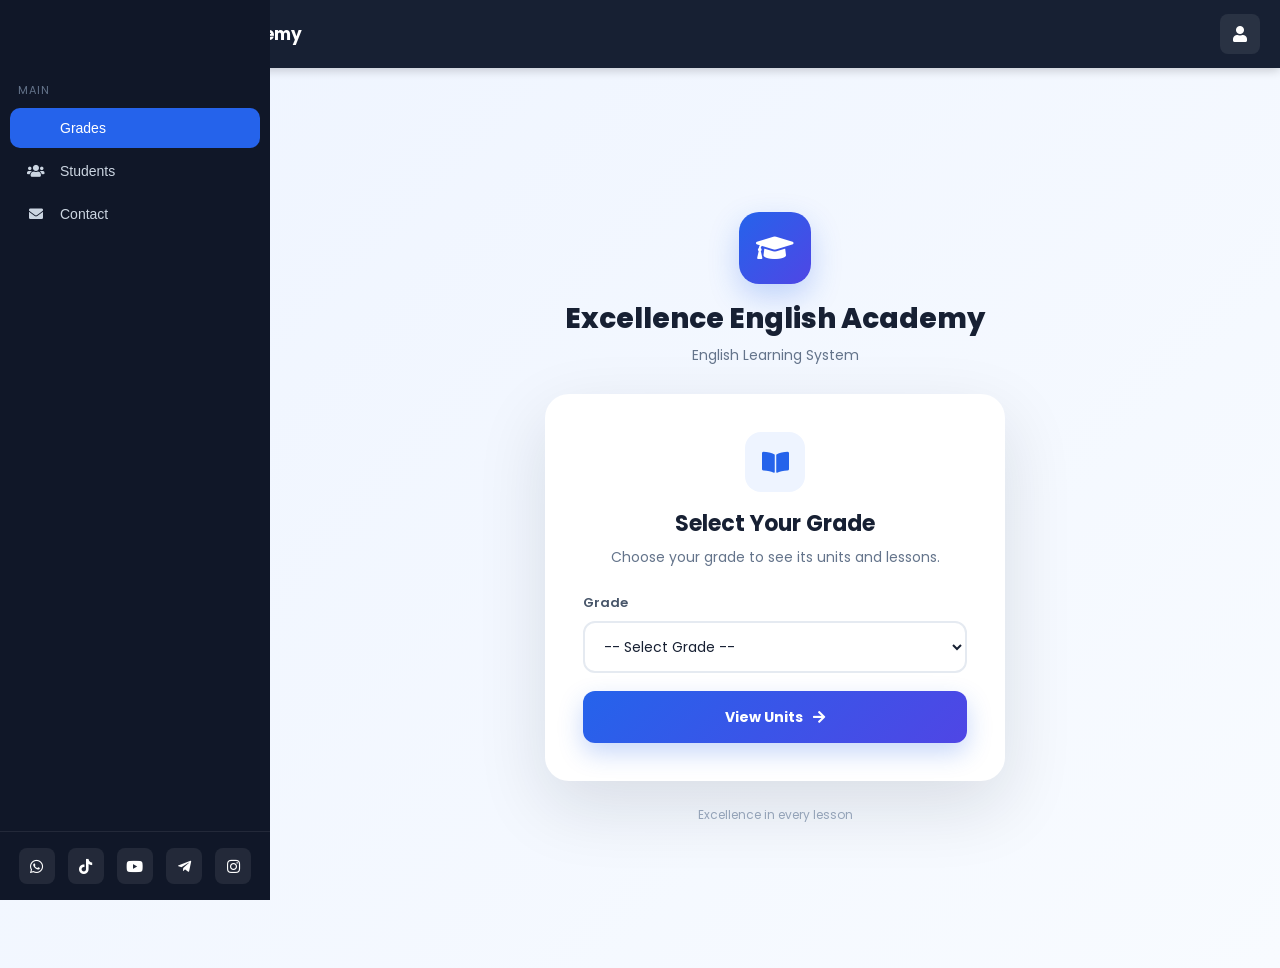
==== commit 25647e7a: "Add files via upload replace" ====
--- a/index.html
+++ b/index.html
@@ -9,6 +9,44 @@
 <link rel="stylesheet" href="https://cdnjs.cloudflare.com/ajax/libs/font-awesome/5.15.3/css/all.min.css">
 </head>
 <body>
+
+<!-- =====================================================
+     FIXED HEADER (WebSchool-style)
+====================================================== -->
+<header class="header">
+  <div class="brand">
+    <button class="icon-btn menu-toggle" onclick="toggleNav()"><i class="fas fa-bars"></i></button>
+    <i class="fas fa-graduation-cap"></i>
+    <span>Excellence English Academy</span>
+  </div>
+  <button class="icon-btn"><i class="fas fa-user"></i></button>
+</header>
+
+<!-- =====================================================
+     FIXED SIDE NAV
+====================================================== -->
+<aside id="sidenav" class="sidenav">
+  <div>
+    <div class="nav-label">Main</div>
+    <a href="#" class="nav-link active" onclick="goHome(); return false;"><i class="fas fa-gauge"></i> Grades</a>
+    <a href="#" class="nav-link" onclick="return false;"><i class="fas fa-users"></i> Students</a>
+    <a href="#" class="nav-link" onclick="return false;"><i class="fas fa-envelope"></i> Contact</a>
+  </div>
+
+  <!-- SOCIAL MEDIA IN NAV -->
+  <div class="social-links">
+    <a href="#" target="_blank" title="WhatsApp"><i class="fab fa-whatsapp"></i></a>
+    <a href="#" target="_blank" title="TikTok"><i class="fab fa-tiktok"></i></a>
+    <a href="#" target="_blank" title="YouTube"><i class="fab fa-youtube"></i></a>
+    <a href="#" target="_blank" title="Telegram"><i class="fab fa-telegram-plane"></i></a>
+    <a href="#" target="_blank" title="Instagram"><i class="fab fa-instagram"></i></a>
+  </div>
+</aside>
+
+<!-- OVERLAY -->
+<div id="overlay" class="overlay" onclick="closeNav()"></div>
+
+<main class="content">
 
 <!-- =====================================================
      GRADE SELECTION PAGE
@@ -92,6 +130,8 @@
     </div>
 </div>
 
+</main>
+
 <!-- =====================================================
      INFORMATION BOX
 ====================================================== -->
@@ -171,5 +211,24 @@
 ====================================================== -->
 <script src="js/script.js"></script>
 
+<!-- =====================================================
+     SIDE NAV JS (WebSchool-style)
+====================================================== -->
+<script>
+  const sidenav = document.getElementById('sidenav');
+  const overlay = document.getElementById('overlay');
+  let isNavOpen = false;
+
+  function openNav(){ sidenav.classList.add('open'); overlay.classList.add('show'); isNavOpen = true; }
+  function closeNav(){ sidenav.classList.remove('open'); overlay.classList.remove('show'); isNavOpen = false; }
+  function toggleNav(){ isNavOpen ? closeNav() : openNav(); }
+
+  // "Grades" nav link — always takes the student back to grade selection
+  function goHome(){
+    showPage(gradePage);
+    if (window.innerWidth < 1024) closeNav();
+  }
+</script>
+
 </body>
 </html>
--- a/style.css
+++ b/style.css
@@ -1281,3 +1281,145 @@
     width: 100%; height: 100%;
     border: none;
 }
+
+
+/* =========================================================
+   FIXED HEADER + SIDE NAV (WebSchool-style)
+========================================================= */
+
+:root {
+    --nav-w: 270px;
+    --header-h: 68px;
+    --sidenav-bg: #172033;
+    --sidenav-bg-2: #101728;
+}
+
+body {
+    padding-top: var(--header-h);
+}
+
+.header {
+    position: fixed;
+    top: 0; left: 0;
+    width: 100%;
+    height: var(--header-h);
+    background: var(--sidenav-bg);
+    color: white;
+    display: flex;
+    align-items: center;
+    justify-content: space-between;
+    padding: 0 20px;
+    z-index: 500;
+    box-shadow: 0 2px 10px rgba(0,0,0,.2);
+}
+.header .brand {
+    display: flex;
+    align-items: center;
+    gap: 12px;
+    font-weight: 700;
+    font-size: 17px;
+    margin: 0;
+}
+.header .brand i { color: #2563eb; }
+
+.icon-btn {
+    width: 40px; height: 40px;
+    border-radius: 8px;
+    display: grid;
+    place-items: center;
+    background: rgba(255,255,255,.08);
+    border: none;
+    color: white;
+    cursor: pointer;
+    font-size: 16px;
+}
+
+.sidenav {
+    position: fixed;
+    top: 0; left: 0;
+    height: 100%;
+    width: 0;
+    background: var(--sidenav-bg-2);
+    padding-top: var(--header-h);
+    overflow-y: auto;
+    transition: width .3s ease;
+    z-index: 500;
+    display: flex;
+    flex-direction: column;
+    justify-content: space-between;
+}
+.sidenav.open { width: var(--nav-w); }
+
+.nav-label {
+    font-size: 11px;
+    text-transform: uppercase;
+    color: #64748b;
+    padding: 14px 18px 6px;
+    letter-spacing: .08em;
+}
+.nav-link {
+    display: flex;
+    align-items: center;
+    gap: 14px;
+    padding: 12px 16px;
+    margin: 3px 10px;
+    color: #cbd5e1;
+    text-decoration: none;
+    border-radius: 10px;
+    font-weight: 500;
+    font-size: 14px;
+    transition: .2s;
+}
+.nav-link i { width: 20px; text-align: center; }
+.nav-link:hover { background: rgba(255,255,255,.06); color: white; }
+.nav-link.active { background: #2563eb; color: white; }
+
+.social-links {
+    padding: 16px;
+    border-top: 1px solid rgba(255,255,255,.08);
+    display: flex;
+    justify-content: space-around;
+    gap: 8px;
+}
+.social-links a {
+    width: 36px; height: 36px;
+    border-radius: 8px;
+    display: grid;
+    place-items: center;
+    background: rgba(255,255,255,.08);
+    color: white;
+    font-size: 15px;
+    transition: .2s;
+    text-decoration: none;
+}
+.social-links a:hover { background: #2563eb; transform: translateY(-2px); }
+
+.overlay {
+    position: fixed;
+    inset: 0;
+    background: rgba(0,0,0,.55);
+    opacity: 0;
+    visibility: hidden;
+    transition: .3s;
+    z-index: 490;
+}
+.overlay.show { opacity: 1; visibility: visible; }
+
+.content {
+    transition: margin-left .3s ease;
+}
+
+@media (max-width: 1023px) {
+    .menu-toggle { display: grid; }
+}
+@media (min-width: 1024px) {
+    .menu-toggle { display: none; }
+    .sidenav { width: var(--nav-w); }
+    .content { margin-left: var(--nav-w); }
+    .overlay { display: none !important; }
+}
+
+/* Ensure quiz modals render above the fixed header/sidenav/overlay */
+.info_box { z-index: 600; }
+.quiz_box { z-index: 601; }
+.result_box { z-index: 602; }
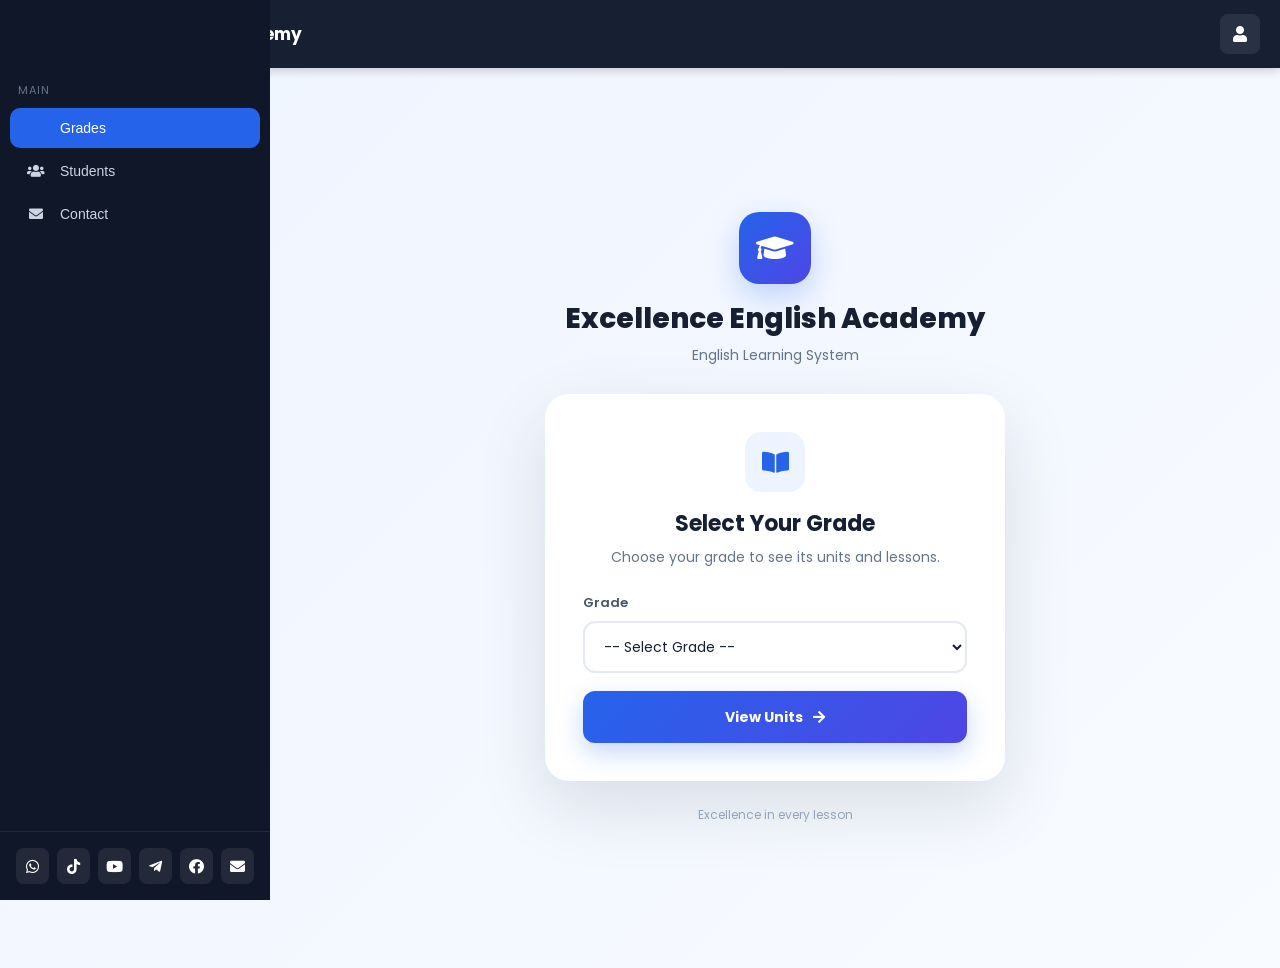
==== commit 9aac1cb7: "Add files via upload" ====
--- a/index.html
+++ b/index.html
@@ -35,11 +35,12 @@
 
   <!-- SOCIAL MEDIA IN NAV -->
   <div class="social-links">
-    <a href="#" target="_blank" title="WhatsApp"><i class="fab fa-whatsapp"></i></a>
-    <a href="#" target="_blank" title="TikTok"><i class="fab fa-tiktok"></i></a>
-    <a href="#" target="_blank" title="YouTube"><i class="fab fa-youtube"></i></a>
-    <a href="#" target="_blank" title="Telegram"><i class="fab fa-telegram-plane"></i></a>
-    <a href="#" target="_blank" title="Instagram"><i class="fab fa-instagram"></i></a>
+    <a href="https://wa.me/+249998237306" target="_blank" title="WhatsApp"><i class="fab fa-whatsapp"></i></a>
+    <a href="https://tiktok.com/@excellenceengliacademy" target="_blank" title="TikTok"><i class="fab fa-tiktok"></i></a>
+    <a href="https://youtube.com/@excellence-engliah-academy" target="_blank" title="YouTube"><i class="fab fa-youtube"></i></a>
+    <a href="https://t.me/excellenceenglihacademy" target="_blank" title="Telegram"><i class="fab fa-telegram-plane"></i></a>
+    <a href="https://www.facebook.com/profile.php?id=61591216358735" target="_blank" title="Facebook"><i class="fab fa-facebook"></i></a>
+    <a href="mailto:nazarelhaj08@gmail.com" target="_blank" title="email"><i class="fas fa-envelope"></i></a>
   </div>
 </aside>
 
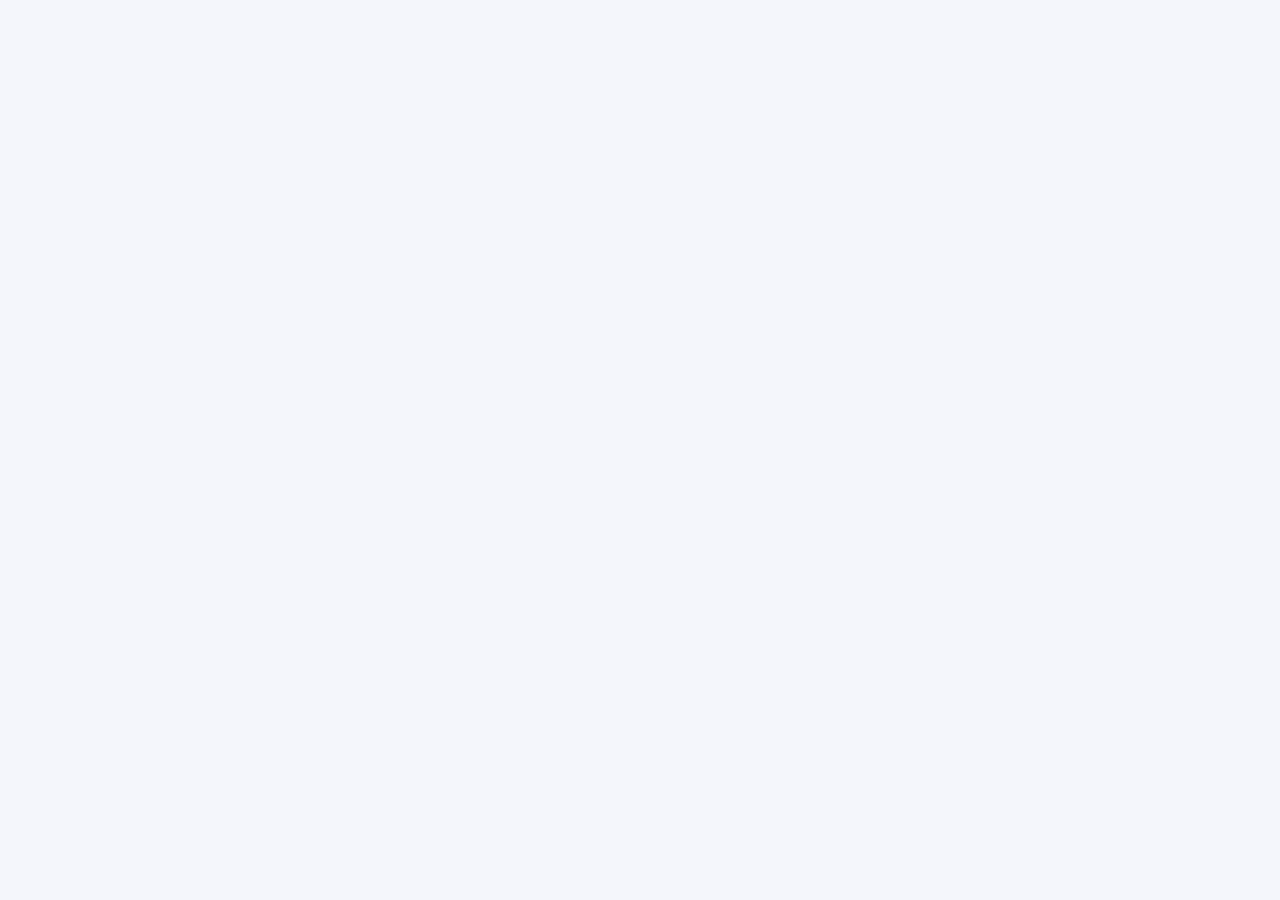
==== commit c1a97bed: "Update print statement from 'Hello' to 'Goodbye'" ====
--- a/index.html
+++ b/index.html
@@ -1,235 +1,578 @@
 <!DOCTYPE html>
-<html lang="en">
+<html lang="en" dir="ltr">
 <head>
 <meta charset="UTF-8">
-<meta name="viewport" content="width=device-width, initial-scale=1.0">
-<meta name="description" content="Excellence English Academy English Learning System">
-<title>Excellence English Academy | Lessons &amp; Exams</title>
-<link rel="stylesheet" href="style.css">
-<link rel="stylesheet" href="https://cdnjs.cloudflare.com/ajax/libs/font-awesome/5.15.3/css/all.min.css">
+<meta name="viewport" content="width=device-width, initial-scale=1">
+<title>Excellence School Manager</title>
+<link rel="preconnect" href="https://fonts.googleapis.com">
+<link rel="preconnect" href="https://fonts.gstatic.com" crossorigin>
+<link href="https://fonts.googleapis.com/css2?family=Cairo:wght@400;600;700;800&family=Inter:wght@400;500;600;700;800&display=swap" rel="stylesheet">
+<style>
+:root{
+  --bg:#f4f6fb;--topbg:rgba(244,246,251,.88);--card:#fff;--card2:#f8f9fd;--hover:#f3f5fb;
+  --ink:#1e2433;--muted:#6b7488;--line:#e5e9f2;
+  --brand:#5b5fe0;--brand2:#8b5cf6;--ok:#12a36b;--warn:#d98a06;--bad:#e5484d;
+  --shadow:0 1px 2px rgba(20,30,60,.06),0 10px 28px rgba(20,30,60,.07);
+  --r:16px;--side:268px;
+}
+[data-theme=dark]{
+  --bg:#0e1320;--topbg:rgba(14,19,32,.88);--card:#171d2d;--card2:#1c2337;--hover:#1e2639;
+  --ink:#e8ecf6;--muted:#93a0ba;--line:#273049;
+  --shadow:0 1px 2px rgba(0,0,0,.4),0 10px 28px rgba(0,0,0,.28);
+}
+*{box-sizing:border-box;margin:0;padding:0}
+html{-webkit-text-size-adjust:100%}
+body{font-family:'Inter','Cairo',system-ui,-apple-system,'Segoe UI',Roboto,sans-serif;background:var(--bg);color:var(--ink);line-height:1.5;font-size:14.5px;-webkit-font-smoothing:antialiased}
+[dir=rtl] body{font-family:'Cairo','Inter',system-ui,sans-serif}
+body.noscroll{overflow:hidden}
+button,input,select,textarea{font:inherit;color:inherit}
+a{color:inherit;text-decoration:none}
+.ic{width:18px;height:18px;flex:none}
+small{color:var(--muted)}
+.ms-auto{margin-inline-start:auto}
+
+/* shell */
+.shell{display:grid;grid-template-columns:var(--side) minmax(0,1fr);min-height:100vh}
+.side{position:sticky;top:0;height:100vh;background:linear-gradient(180deg,#1b1f3b,#11152a);color:#cfd5ee;display:flex;flex-direction:column;padding:18px 14px;gap:16px;overflow:auto}
+.brand{display:flex;gap:12px;align-items:center;padding:6px 8px}
+.logo{width:44px;height:44px;border-radius:13px;background:linear-gradient(135deg,var(--brand),var(--brand2));display:grid;place-items:center;color:#fff;flex:none;box-shadow:0 8px 20px rgba(91,95,224,.5)}
+.logo .ic{width:24px;height:24px}
+.brand b{display:block;color:#fff;font-size:15px;line-height:1.25}
+.brand small{color:#8f98c0;font-size:12px}
+.nav{display:flex;flex-direction:column;gap:4px}
+.nav a{display:flex;gap:12px;align-items:center;padding:11px 13px;border-radius:12px;font-weight:600;color:#b9c1e0;transition:.15s}
+.nav a:hover{background:rgba(255,255,255,.07);color:#fff}
+.nav a.active{background:linear-gradient(135deg,var(--brand),var(--brand2));color:#fff;box-shadow:0 8px 20px rgba(91,95,224,.4)}
+.side-foot{margin-top:auto;font-size:12px;color:#7b84ab;padding:8px}
+.scrim{display:none;position:fixed;inset:0;background:rgba(5,8,20,.55);z-index:55}
+.main{min-width:0;display:flex;flex-direction:column}
+.top{position:sticky;top:0;z-index:20;display:flex;gap:12px;align-items:center;padding:12px 24px;background:var(--topbg);backdrop-filter:blur(12px);-webkit-backdrop-filter:blur(12px);border-bottom:1px solid var(--line)}
+.menu{display:none}
+.gsearch{flex:1;max-width:420px;display:flex;align-items:center;gap:10px;background:var(--card);border:1px solid var(--line);border-radius:12px;padding:0 12px;color:var(--muted)}
+.gsearch input{border:0;background:none;outline:0;padding:10px 0;width:100%}
+.top-actions{margin-inline-start:auto;display:flex;gap:8px}
+.icon-btn{width:38px;height:38px;border-radius:11px;border:1px solid var(--line);background:var(--card);display:inline-grid;place-items:center;cursor:pointer;color:var(--ink);transition:.15s}
+.icon-btn:hover{border-color:var(--brand);color:var(--brand)}
+.icon-btn.sm{width:32px;height:32px;border-radius:9px}
+.icon-btn.bad:hover{border-color:var(--bad);color:var(--bad)}
+.icon-btn.ok:hover{border-color:var(--ok);color:var(--ok)}
+#view{padding:24px;max-width:1440px;width:100%;margin:0 auto}
+
+/* page head */
+.ph{display:flex;justify-content:space-between;gap:14px;align-items:flex-end;flex-wrap:wrap;margin-bottom:20px}
+.ph h1{font-size:26px;letter-spacing:-.4px;line-height:1.2}
+.ph p{color:var(--muted);margin-top:2px}
+.ph .acts{display:flex;gap:8px;flex-wrap:wrap}
+
+/* buttons */
+.btn{display:inline-flex;align-items:center;justify-content:center;gap:8px;padding:10px 16px;border-radius:11px;border:1px solid transparent;font-weight:600;cursor:pointer;transition:.15s;white-space:nowrap}
+.btn.primary{background:linear-gradient(135deg,var(--brand),var(--brand2));color:#fff;box-shadow:0 6px 16px rgba(91,95,224,.32)}
+.btn.primary:hover{transform:translateY(-1px);box-shadow:0 10px 22px rgba(91,95,224,.4)}
+.btn.ghost{background:var(--card);border-color:var(--line)}
+.btn.ghost:hover{border-color:var(--brand);color:var(--brand)}
+.btn.danger{background:var(--bad);color:#fff}
+.btn.ok{background:var(--ok);color:#fff}
+.btn.small{padding:7px 12px;font-size:13px;border-radius:9px}
+.btn:disabled{opacity:.5;cursor:not-allowed}
+.link{background:none;border:0;padding:0;cursor:pointer;font-weight:700;text-align:start;color:var(--ink)}
+.link:hover{color:var(--brand)}
+
+/* cards */
+.card{background:var(--card);border:1px solid var(--line);border-radius:var(--r);box-shadow:var(--shadow);padding:20px;margin-bottom:18px}
+.card.flush{padding:0;overflow:auto}
+.card h3{font-size:16px;margin-bottom:14px;display:flex;align-items:center;gap:8px}
+.card h3 small{font-weight:500}
+.filters{display:grid;grid-template-columns:2fr repeat(4,1fr);gap:10px;padding:14px}
+.filters.f3{grid-template-columns:2fr 1fr 1fr 1fr auto}
+.filters input,.filters select,.fld input,.fld select,.fld textarea,.fld-inline{width:100%;padding:10px 12px;border:1px solid var(--line);border-radius:10px;background:var(--card);outline:0;transition:.15s}
+.filters input:focus,.filters select:focus,.fld input:focus,.fld select:focus,.fld textarea:focus{border-color:var(--brand);box-shadow:0 0 0 3px rgba(91,95,224,.15)}
+.stats{display:grid;grid-template-columns:repeat(4,minmax(0,1fr));gap:14px;margin-bottom:18px}
+.stat{background:var(--card);border:1px solid var(--line);border-radius:var(--r);padding:18px;box-shadow:var(--shadow);display:flex;gap:14px;align-items:center}
+.stat .bub{width:46px;height:46px;border-radius:14px;display:grid;place-items:center;color:#fff;flex:none;background:linear-gradient(135deg,var(--brand),var(--brand2))}
+.stat .bub.g{background:linear-gradient(135deg,#12a36b,#34d399)}
+.stat .bub.o{background:linear-gradient(135deg,#f59e0b,#fb923c)}
+.stat .bub.r{background:linear-gradient(135deg,#e5484d,#f472b6)}
+.stat .bub.b{background:linear-gradient(135deg,#0ea5e9,#6366f1)}
+.stat b{display:block;font-size:22px;line-height:1.15;letter-spacing:-.3px}
+.stat span{color:var(--muted);font-size:13px}
+.dgrid{display:grid;grid-template-columns:minmax(0,2fr) minmax(0,1fr);gap:18px}
+.dgrid>div{min-width:0}
+.cards-grid{display:grid;grid-template-columns:repeat(auto-fill,minmax(270px,1fr));gap:16px}
+.cls-card{background:var(--card);border:1px solid var(--line);border-radius:var(--r);box-shadow:var(--shadow);padding:20px;display:flex;flex-direction:column;gap:12px;position:relative;overflow:hidden}
+.cls-card::before{content:'';position:absolute;inset-inline:0;top:0;height:4px;background:linear-gradient(90deg,var(--brand),var(--brand2))}
+.cls-card h4{font-size:18px}
+.cls-card .row{display:flex;justify-content:space-between;color:var(--muted);font-size:13px}
+.cls-card .row b{color:var(--ink)}
+.cls-card .foot{display:flex;gap:6px;margin-top:auto;align-items:center}
+
+/* tables */
+.tbl{width:100%;border-collapse:collapse;min-width:640px}
+.tbl th{font-size:11.5px;text-transform:uppercase;letter-spacing:.6px;color:var(--muted);text-align:start;padding:13px 14px;background:var(--card2);border-bottom:1px solid var(--line);white-space:nowrap}
+.tbl td{padding:12px 14px;border-bottom:1px solid var(--line);vertical-align:middle}
+.tbl tr:last-child td{border-bottom:0}
+.tbl tbody tr:hover td{background:var(--hover)}
+.tbl .num{text-align:end;font-variant-numeric:tabular-nums}
+.tbl .acts{display:flex;gap:6px;justify-content:flex-end}
+.tbl tfoot td{background:var(--card2);font-weight:700}
+.who{display:flex;gap:12px;align-items:center;min-width:0}
+.who small{display:block}
+.av{width:38px;height:38px;border-radius:50%;object-fit:cover;display:inline-grid;place-items:center;font-weight:700;font-size:13px;color:#fff;background:hsl(var(--h,230) 62% 52%);flex:none}
+.av.lg{width:72px;height:72px;font-size:22px}
+.av.xl{width:84px;height:84px;font-size:26px}
+.av.sm{width:28px;height:28px;font-size:11px}
+.chip{display:inline-flex;align-items:center;gap:4px;padding:3px 10px;border-radius:99px;font-size:12px;font-weight:700;white-space:nowrap}
+.chip.paid{background:rgba(18,163,107,.14);color:var(--ok)}
+.chip.partial{background:rgba(217,138,6,.16);color:var(--warn)}
+.chip.unpaid{background:rgba(229,72,77,.14);color:var(--bad)}
+.chip.none{background:var(--hover);color:var(--muted)}
+.chip.info{background:rgba(91,95,224,.14);color:var(--brand)}
+.bar{height:8px;border-radius:99px;background:var(--line);overflow:hidden;min-width:70px}
+.bar i{display:block;height:100%;border-radius:99px;background:linear-gradient(90deg,var(--brand),var(--brand2))}
+.bar.ok i{background:linear-gradient(90deg,#12a36b,#34d399)}
+.feecell{min-width:150px}
+.feecell small{display:block;margin-top:4px}
+
+/* charts */
+.donut-wrap{display:flex;align-items:center;gap:20px}
+.donut{--p:0;width:130px;height:130px;border-radius:50%;background:conic-gradient(var(--brand) calc(var(--p)*1%),var(--line) 0);display:grid;place-items:center;flex:none}
+.donut>div{width:98px;height:98px;border-radius:50%;background:var(--card);display:grid;place-items:center;text-align:center;line-height:1.1}
+.donut b{font-size:24px;display:block}
+.donut small{font-size:11px}
+.legend{display:flex;flex-direction:column;gap:8px;font-size:13px}
+.legend div{display:flex;justify-content:space-between;gap:14px}
+.cols{display:flex;gap:12px;align-items:flex-end;height:190px;padding-top:10px}
+.col{flex:1;display:flex;flex-direction:column;align-items:center;justify-content:flex-end;height:100%;gap:6px;min-width:0}
+.col .tr{flex:1;width:100%;display:flex;align-items:flex-end;justify-content:center}
+.col i{display:block;width:min(46px,70%);border-radius:10px 10px 4px 4px;background:linear-gradient(180deg,var(--brand2),var(--brand));min-height:3px}
+.col em{font-style:normal;font-size:11px;color:var(--muted)}
+.col small{font-size:12px}
+.hbar{display:grid;grid-template-columns:110px 1fr 36px;gap:10px;align-items:center;margin-bottom:10px;font-size:13px}
+.hbar span{overflow:hidden;text-overflow:ellipsis;white-space:nowrap}
+.hbar b{text-align:end}
+.mini-list{display:flex;flex-direction:column}
+.mini-list .it{display:flex;gap:12px;align-items:center;padding:10px 0;border-bottom:1px solid var(--line)}
+.mini-list .it:last-child{border-bottom:0}
+.mini-list .it .grow{flex:1;min-width:0}
+.mini-list .it b{display:block;overflow:hidden;text-overflow:ellipsis;white-space:nowrap}
+.quick{display:grid;grid-template-columns:repeat(auto-fit,minmax(150px,1fr));gap:10px}
+
+/* empty */
+.empty{text-align:center;padding:48px 20px;color:var(--muted)}
+.empty .ic{width:46px;height:46px;opacity:.45;margin-bottom:10px}
+.empty h3{color:var(--ink);justify-content:center;margin-bottom:6px;font-size:18px}
+.empty .acts{display:flex;gap:10px;justify-content:center;margin-top:16px;flex-wrap:wrap}
+.hero{background:linear-gradient(135deg,var(--brand),var(--brand2));color:#fff;border-radius:22px;padding:38px;margin-bottom:18px;box-shadow:0 18px 40px rgba(91,95,224,.35)}
+.hero h2{font-size:28px;margin-bottom:6px}
+.hero p{opacity:.9;max-width:560px}
+.hero .acts{display:flex;gap:10px;margin-top:20px;flex-wrap:wrap}
+.hero .btn.ghost{background:rgba(255,255,255,.16);border-color:rgba(255,255,255,.3);color:#fff}
+.hero .btn.white{background:#fff;color:var(--brand)}
+
+/* forms */
+.grid2{display:grid;grid-template-columns:repeat(2,minmax(0,1fr));gap:14px}
+.span2{grid-column:1/-1}
+.fld{display:flex;flex-direction:column;gap:6px}
+.fld>span{font-size:12.5px;font-weight:600;color:var(--muted)}
+.req{color:var(--bad)}
+.fld textarea{resize:vertical;min-height:70px}
+.photo-row{display:flex;gap:16px;align-items:center;margin-bottom:16px}
+.photo-row .btns{display:flex;gap:8px;flex-wrap:wrap}
+.seg{display:inline-flex;background:var(--card2);border:1px solid var(--line);border-radius:12px;padding:3px;gap:2px}
+.seg button{border:0;background:none;padding:8px 16px;border-radius:9px;font-weight:600;cursor:pointer;color:var(--muted)}
+.seg button.on{background:var(--card);color:var(--brand);box-shadow:0 1px 4px rgba(0,0,0,.12)}
+.bar-row{display:flex;gap:10px;align-items:center;flex-wrap:wrap}
+.bar-row select,.bar-row input{padding:9px 12px;border:1px solid var(--line);border-radius:10px;background:var(--card);outline:0}
+.month-nav{display:flex;gap:6px;align-items:center}
+.month-nav b{min-width:140px;text-align:center}
+.set-grid{display:grid;grid-template-columns:repeat(auto-fit,minmax(340px,1fr));gap:18px}
+.help{color:var(--muted);font-size:12.5px;margin-top:4px}
+.danger-zone{border-color:rgba(229,72,77,.4)}
+
+/* modal */
+.overlay{position:fixed;inset:0;background:rgba(8,12,28,.6);backdrop-filter:blur(4px);display:grid;place-items:center;z-index:100;padding:16px;animation:fade .15s}
+.overlay.confirm{z-index:200}
+.modal{background:var(--card);border-radius:20px;width:100%;max-width:560px;max-height:92vh;display:flex;flex-direction:column;box-shadow:0 30px 80px rgba(0,0,0,.4);animation:pop .18s;border:1px solid var(--line)}
+.modal.wide{max-width:780px}
+.modal.sm{max-width:420px}
+.modal-h{display:flex;justify-content:space-between;align-items:center;padding:18px 22px;border-bottom:1px solid var(--line)}
+.modal-h h3{font-size:18px}
+.modal form{display:flex;flex-direction:column;min-height:0;flex:1}
+.modal-b{padding:22px;overflow:auto;flex:1}
+.modal-f{display:flex;justify-content:flex-end;gap:10px;padding:14px 22px;border-top:1px solid var(--line);margin:22px -22px -22px}
+.modal.sm .modal-b{padding:24px}
+.confirm-msg{font-size:15.5px;line-height:1.6}
+@keyframes fade{from{opacity:0}}
+@keyframes pop{from{opacity:0;transform:translateY(10px) scale(.98)}}
+.toasts{position:fixed;bottom:20px;inset-inline-end:20px;display:flex;flex-direction:column;gap:8px;z-index:300}
+.toast{background:#1b1f3b;color:#fff;padding:12px 18px;border-radius:12px;box-shadow:0 10px 30px rgba(0,0,0,.35);border-inline-start:4px solid var(--ok);animation:pop .2s;max-width:340px}
+.toast.warn{border-color:var(--warn)}.toast.err{border-color:var(--bad)}
+.toast.out{opacity:0;transition:.4s}
+
+/* profile */
+.prof-h{display:flex;gap:18px;align-items:center;margin-bottom:18px}
+.prof-h h2{font-size:22px}
+.kvs{display:grid;grid-template-columns:repeat(auto-fit,minmax(170px,1fr));gap:10px;margin-bottom:18px}
+.kv{background:var(--card2);border-radius:12px;padding:10px 14px}
+.kv small{display:block;font-size:11.5px;text-transform:uppercase;letter-spacing:.5px}
+.kv b{font-weight:600;word-break:break-word}
+.fee-box{display:grid;grid-template-columns:repeat(3,1fr);gap:10px;margin-bottom:8px}
+.fee-box div{border:1px solid var(--line);border-radius:12px;padding:12px;text-align:center}
+.fee-box b{display:block;font-size:18px}
+.row-h{display:flex;justify-content:space-between;align-items:center;margin:18px 0 8px}
+.pay-sum{display:flex;gap:12px;align-items:center;background:var(--card2);padding:12px 14px;border-radius:12px;margin-bottom:16px}
+.pay-sum small{display:block}
+
+/* attendance */
+.att-wrap{overflow:auto;max-height:calc(100vh - 260px)}
+.att{border-collapse:separate;border-spacing:0;font-size:12px;width:max-content;min-width:100%}
+.att th,.att td{border-bottom:1px solid var(--line);border-inline-end:1px solid var(--line);text-align:center;padding:0;height:36px}
+.att thead th{position:sticky;top:0;background:var(--card2);z-index:3;font-weight:600}
+.att .nm{position:sticky;inset-inline-start:0;background:var(--card);z-index:2;text-align:start;padding:0 12px;min-width:180px;font-weight:600;white-space:nowrap}
+.att thead .nm{z-index:4;background:var(--card2)}
+.att .d{width:34px;min-width:34px}
+.att .dbtn{width:100%;height:100%;border:0;background:none;cursor:pointer;display:flex;flex-direction:column;align-items:center;justify-content:center;line-height:1.15;padding:4px 0}
+.att .dbtn:hover{background:rgba(91,95,224,.12)}
+.att .dbtn small{font-size:9.5px}
+.att .d small{display:block;font-size:9.5px}
+.att td.d.p{background:rgba(18,163,107,.15)}
+.att .off{background:var(--hover);color:var(--muted)}
+.att td.off.p{background:rgba(18,163,107,.15)}
+.att th.today{box-shadow:inset 0 -3px 0 var(--brand);color:var(--brand)}
+.att input{width:16px;height:16px;accent-color:var(--ok);cursor:pointer}
+.att .st{min-width:54px;font-weight:700;padding:0 8px}
+.att .sp{color:var(--ok)}.att .sa{color:var(--bad)}.att .spc{color:var(--brand)}
+.att tr:hover td{background-color:var(--hover)}
+.att tr:hover .nm{background:var(--hover)}
+
+/* timetable */
+.tt{table-layout:fixed;min-width:820px;border-collapse:separate;border-spacing:0}
+.tt th{background:var(--card2);padding:12px 8px;font-size:12px;text-align:center;border-bottom:1px solid var(--line)}
+.tt th.pl{width:110px;font-size:12.5px;color:var(--muted);border-inline-end:1px solid var(--line)}
+.tt td{padding:6px;border-bottom:1px solid var(--line);border-inline-end:1px solid var(--line);vertical-align:top}
+.tt .tt-s,.tt .tt-t{width:100%;border:1px solid transparent;background:var(--card2);padding:7px 8px;border-radius:8px;outline:0;font-size:13px;margin-bottom:4px}
+.tt .tt-s{font-weight:600}
+.tt .tt-t{font-size:12px;color:var(--muted)}
+.tt .tt-s:focus,.tt .tt-t:focus{border-color:var(--brand);background:var(--card)}
+.tt td.conflict{background:rgba(229,72,77,.12)}
+.tt td.conflict .tt-t{color:var(--bad);font-weight:700}
+.tts td{height:58px;text-align:center;font-size:13px}
+.tts td b{display:block}
+.tts th.pl{background:var(--card2)}
+.note{display:flex;gap:10px;align-items:center;padding:10px 14px;border-radius:12px;background:rgba(91,95,224,.1);color:var(--brand);font-size:13px;margin-bottom:14px}
+
+/* receipt / print */
+.receipt{background:#fff;color:#111;border:2px solid #222;border-radius:12px;padding:26px;max-width:640px;margin:0 auto;font-family:'Inter','Cairo',sans-serif}
+.rc-h{display:flex;justify-content:space-between;gap:20px;border-bottom:2px solid #222;padding-bottom:14px;margin-bottom:16px}
+.rc-h h2{font-size:22px;color:#333}
+.rc-h small{color:#555}
+.rc-no{text-align:end;font-weight:700}
+.receipt table{width:100%;border-collapse:collapse;margin-bottom:16px}
+.receipt td{padding:8px 4px;border-bottom:1px dashed #bbb}
+.receipt td:first-child{color:#555;width:38%}
+.rc-total{display:flex;justify-content:space-between;font-size:20px;font-weight:800;background:#f1f1f1;padding:12px 16px;border-radius:8px;margin-bottom:14px}
+.rc-sign{display:flex;justify-content:space-between;margin-top:42px;font-size:12px;color:#555}
+.rc-sign span{border-top:1px solid #333;padding-top:6px;min-width:140px;text-align:center}
+.print-h{text-align:center;margin-bottom:14px;color:#111}
+.print-h h2{font-size:20px}
+#printArea{display:none}
+@media print{
+  body>*:not(#printArea){display:none!important}
+  #printArea{display:block!important;color:#000}
+  body{background:#fff}
+  .tbl th,.tbl td,.att th,.att td{color:#000;border:1px solid #999!important;background:#fff!important}
+  .att{font-size:9px}
+  .att .nm{position:static}
+  .receipt{border-color:#000}
+}
+
+/* responsive */
+@media (max-width:1100px){
+  .stats{grid-template-columns:repeat(2,minmax(0,1fr))}
+  .dgrid{grid-template-columns:1fr}
+  .filters,.filters.f3{grid-template-columns:1fr 1fr}
+  .filters input:first-child{grid-column:1/-1}
+}
+@media (max-width:980px){
+  .shell{grid-template-columns:1fr}
+  .side{position:fixed;inset-block:0;inset-inline-start:0;width:280px;z-index:60;transform:translateX(-102%);transition:transform .25s}
+  [dir=rtl] .side{transform:translateX(102%)}
+  .side.open{transform:none}
+  .scrim.show{display:block}
+  .menu{display:inline-grid}
+  .top{padding:10px 14px}
+  #view{padding:16px 14px}
+}
+@media (max-width:720px){
+  .grid2{grid-template-columns:1fr}
+  .stats{grid-template-columns:1fr 1fr;gap:10px}
+  .stat{padding:14px;flex-direction:column;align-items:flex-start;gap:10px}
+  .ph h1{font-size:22px}
+  .hero{padding:24px}
+  .fee-box{grid-template-columns:1fr}
+  .hbar{grid-template-columns:80px 1fr 30px}
+  .tbl.stack{min-width:0}
+  .tbl.stack thead{display:none}
+  .tbl.stack tr{display:block;border-bottom:8px solid var(--bg);padding:6px 4px}
+  .tbl.stack td{display:flex;justify-content:space-between;align-items:center;gap:14px;border:0;padding:7px 12px;text-align:end}
+  .tbl.stack td::before{content:attr(data-label);color:var(--muted);font-weight:600;font-size:12px;text-align:start;flex:none}
+  .tbl.stack td.first{display:block;text-align:start}
+  .tbl.stack td.first::before{display:none}
+  .tbl.stack td .acts{justify-content:flex-end}
+  .tbl.stack tfoot{display:block}
+  .tbl.stack tfoot tr{display:flex;flex-wrap:wrap}
+  .modal{max-height:96vh;border-radius:18px}
+  .att-wrap{max-height:calc(100vh - 300px)}
+  .gsearch{max-width:none}
+}
+@media (max-width:480px){
+  .filters,.filters.f3{grid-template-columns:1fr}
+}
+
+</style>
 </head>
 <body>
-
-<!-- =====================================================
-     FIXED HEADER (WebSchool-style)
-====================================================== -->
-<header class="header">
-  <div class="brand">
-    <button class="icon-btn menu-toggle" onclick="toggleNav()"><i class="fas fa-bars"></i></button>
-    <i class="fas fa-graduation-cap"></i>
-    <span>Excellence English Academy</span>
-  </div>
-  <button class="icon-btn"><i class="fas fa-user"></i></button>
-</header>
-
-<!-- =====================================================
-     FIXED SIDE NAV
-====================================================== -->
-<aside id="sidenav" class="sidenav">
-  <div>
-    <div class="nav-label">Main</div>
-    <a href="#" class="nav-link active" onclick="goHome(); return false;"><i class="fas fa-gauge"></i> Grades</a>
-    <a href="#" class="nav-link" onclick="return false;"><i class="fas fa-users"></i> Students</a>
-    <a href="#" class="nav-link" onclick="return false;"><i class="fas fa-envelope"></i> Contact</a>
-  </div>
-
-  <!-- SOCIAL MEDIA IN NAV -->
-  <div class="social-links">
-    <a href="https://wa.me/+249998237306" target="_blank" title="WhatsApp"><i class="fab fa-whatsapp"></i></a>
-    <a href="https://tiktok.com/@excellenceengliacademy" target="_blank" title="TikTok"><i class="fab fa-tiktok"></i></a>
-    <a href="https://youtube.com/@excellence-engliah-academy" target="_blank" title="YouTube"><i class="fab fa-youtube"></i></a>
-    <a href="https://t.me/excellenceenglihacademy" target="_blank" title="Telegram"><i class="fab fa-telegram-plane"></i></a>
-    <a href="https://www.facebook.com/profile.php?id=61591216358735" target="_blank" title="Facebook"><i class="fab fa-facebook"></i></a>
-    <a href="mailto:nazarelhaj08@gmail.com" target="_blank" title="email"><i class="fas fa-envelope"></i></a>
-  </div>
-</aside>
-
-<!-- OVERLAY -->
-<div id="overlay" class="overlay" onclick="closeNav()"></div>
-
-<main class="content">
-
-<!-- =====================================================
-     GRADE SELECTION PAGE
-====================================================== -->
-<div class="grade_page" id="gradePage">
-    <div class="brand">
-        <div class="brand_icon"><i class="fas fa-graduation-cap"></i></div>
-        <h1>Excellence English Academy</h1>
-        <p>English Learning System</p>
-    </div>
-
-    <div class="grade_card">
-        <div class="grade_card_icon"><i class="fas fa-book-open"></i></div>
-        <h2>Select Your Grade</h2>
-        <p class="grade_description">Choose your grade to see its units and lessons.</p>
-        <label for="gradeSelect">Grade</label>
-        <select id="gradeSelect">
-            <option value="">-- Select Grade --</option>
-            <option value="1">Grade 1</option>
-            <option value="2">Grade 2</option>
-            <option value="3">Grade 3</option>
-            <option value="4">Grade 4</option>
-            <option value="5">Grade 5</option>
-            <option value="6">Grade 6</option>
-            <option value="7">Grade 7</option>
-            <option value="8">Grade 8</option>
-            <option value="9">Grade 9</option>
-            <option value="10">Grade 10</option>
-            <option value="11">Grade 11</option>
-        </select>
-        <button class="start_grade_btn" id="startGradeExam">
-            <span>View Units</span>
-            <i class="fas fa-arrow-right"></i>
-        </button>
-    </div>
-
-    <div class="academy_footer">Excellence in every lesson</div>
-</div>
-
-<!-- =====================================================
-     UNIT PAGE
-====================================================== -->
-<div class="grade_page" id="unitPage" style="display:none;">
-    <div class="page-header">
-        <button class="back_link" id="backToGradesFromUnits"><i class="fas fa-arrow-left"></i> Grades</button>
-        <h2 id="unitPageTitle">Grade — Units</h2>
-    </div>
-    <div class="card_grid" id="unitGrid"></div>
-</div>
-
-<!-- =====================================================
-     LESSON LIST PAGE
-====================================================== -->
-<div class="grade_page" id="lessonPage" style="display:none;">
-    <div class="page-header">
-        <button class="back_link" id="backToUnitsFromLessons"><i class="fas fa-arrow-left"></i> Units</button>
-        <h2 id="lessonPageTitle">Unit — Lessons</h2>
-    </div>
-    <div class="card_grid" id="lessonGrid"></div>
-</div>
-
-<!-- =====================================================
-     LESSON DETAIL PAGE (VIDEO + START QUIZ)
-====================================================== -->
-<div class="grade_page" id="lessonDetailPage" style="display:none;">
-    <div class="page-header">
-        <button class="back_link" id="backToLessonsFromDetail"><i class="fas fa-arrow-left"></i> Lessons</button>
-        <h2 id="lessonDetailTitle">Lesson</h2>
-    </div>
-    <div class="lesson_detail_card">
-        <div class="video_wrap">
-            <video id="lessonVideo" controls>
-                <source src="" type="video/mp4">
-                Your browser does not support video.
-            </video>
-        </div>
-        <button class="start_grade_btn" id="startLessonQuiz">
-            <span>Take Lesson Quiz</span>
-            <i class="fas fa-pen"></i>
-        </button>
-    </div>
-</div>
-
-</main>
-
-<!-- =====================================================
-     INFORMATION BOX
-====================================================== -->
-<div class="info_box">
-    <div class="info-title"><span>Exam Instructions</span></div>
-    <div class="info-list">
-        <div class="info"><i class="fas fa-clock"></i> You have <span>15 seconds</span> for each question.</div>
-        <div class="info"><i class="fas fa-check-circle"></i> Once you select an answer, you cannot change it.</div>
-        <div class="info"><i class="fas fa-ban"></i> You cannot select an answer after the time is over.</div>
-        <div class="info"><i class="fas fa-chart-line"></i> Your score is calculated automatically.</div>
-        <div class="info"><i class="fas fa-trophy"></i> You need 70% or more to pass.</div>
-    </div>
-    <div class="buttons">
-        <button class="quit">Exit</button>
-        <button class="restart" id="continueExam">Continue</button>
-    </div>
-</div>
-
-<!-- =====================================================
-     QUIZ BOX
-====================================================== -->
-<div class="quiz_box">
-    <header>
-        <div class="quiz_header_left">
-            <div class="title">Excellence English Academy</div>
-            <div class="exam_grade" id="examGrade">Grade 1</div>
-        </div>
-        <div class="timer">
-            <div class="time_left_txt">Time</div>
-            <div class="timer_sec">15</div>
-        </div>
-        <div class="time_line"></div>
-    </header>
-    <section>
-        <div class="question_number" id="questionNumber">Question 1</div>
-        <div class="que_text"></div>
-        <div class="option_list"></div>
-    </section>
-    <footer>
-        <div class="total_que"></div>
-        <button class="next_btn">Next <i class="fas fa-arrow-right"></i></button>
-    </footer>
-</div>
-
-<!-- =====================================================
-     RESULT BOX
-====================================================== -->
-<div class="result_box">
-    <div class="result_icon"><i class="fas fa-trophy"></i></div>
-    <div class="complete_text">You've completed the quiz!</div>
-    <div class="result_grade" id="resultGrade">Grade 1</div>
-    <div class="score_text"></div>
-    <div class="result_status" id="resultStatus"></div>
-    <div class="buttons">
-        <button class="restart" id="replayExam"><i class="fas fa-redo"></i> Replay</button>
-        <button class="quit" id="backToGrades"><i class="fas fa-arrow-left"></i> Lessons</button>
-    </div>
-</div>
-
-<!-- =====================================================
-     CURRICULUM DATABASE — 11 GRADES x 8 UNITS x 8 LESSONS
-====================================================== -->
-<script src="js/grade1.js"></script>
-<script src="js/grade2.js"></script>
-<script src="js/grade3.js"></script>
-<script src="js/grade4.js"></script>
-<script src="js/grade5.js"></script>
-<script src="js/grade6.js"></script>
-<script src="js/grade7.js"></script>
-<script src="js/grade8.js"></script>
-<script src="js/grade9.js"></script>
-<script src="js/grade10.js"></script>
-<script src="js/grade11.js"></script>
-
-<!-- =====================================================
-     MAIN ENGINE
-====================================================== -->
-<script src="js/script.js"></script>
-
-<!-- =====================================================
-     SIDE NAV JS (WebSchool-style)
-====================================================== -->
+<div id="app"></div>
+<div id="toasts" class="toasts" aria-live="polite"></div>
+<div id="printArea"></div>
 <script>
-  const sidenav = document.getElementById('sidenav');
-  const overlay = document.getElementById('overlay');
-  let isNavOpen = false;
-
-  function openNav(){ sidenav.classList.add('open'); overlay.classList.add('show'); isNavOpen = true; }
-  function closeNav(){ sidenav.classList.remove('open'); overlay.classList.remove('show'); isNavOpen = false; }
-  function toggleNav(){ isNavOpen ? closeNav() : openNav(); }
-
-  // "Grades" nav link — always takes the student back to grade selection
-  function goHome(){
-    showPage(gradePage);
-    if (window.innerWidth < 1024) closeNav();
+/* Excellence School Manager — app logic */
+(()=>{
+'use strict';
+const KEY='sms_v2',PASS=90;
+const $=(s,r=document)=>r.querySelector(s),$$=(s,r=document)=>[...r.querySelectorAll(s)];
+const esc=s=>String(s??'').replace(/[&<>"']/g,c=>({'&':'&amp;','<':'&lt;','>':'&gt;','"':'&quot;',"'":'&#39;'}[c]));
+const uid=()=>Date.now().toString(36)+Math.random().toString(36).slice(2,8);
+const sum=(a,f)=>a.reduce((x,y)=>x+(+f(y)||0),0);
+const pad=n=>String(n).padStart(2,'0');
+const ymd=d=>`${d.getFullYear()}-${pad(d.getMonth()+1)}-${pad(d.getDate())}`;
+const today=()=>ymd(new Date());
+const DC=['sun','mon','tue','wed','thu','fri','sat'];
+const PERIODS=['08:00-08:45','08:45-09:30','09:30-10:15','10:30-11:15','11:15-12:00','12:00-12:45','12:45-13:30'];
+const METHODS=['Cash','Bank transfer','Mobile money','Cheque'];
+const AR={"A class with this name already exists.":"يوجد فصل بهذا الاسم بالفعل.","A subject with this name already exists.":"توجد مادة بهذا الاسم بالفعل.","Absent":"غائب","Accountant signature":"توقيع المحاسب","Add a class first.":"أضف فصلاً أولاً.","Add class":"إضافة فصل","Add first class":"أضف أول فصل","Add student":"إضافة طالب","Add students or teachers first.":"أضف طلاباً أو معلمين أولاً.","Add subject":"إضافة مادة","Add teacher":"إضافة معلم","Add teachers to see their weekly load.":"أضف معلمين لعرض جداولهم الأسبوعية.","Add the subjects you teach.":"أضف المواد التي تُدرّسها.","Add your first student to start tracking fees and attendance.":"أضف أول طالب لبدء متابعة الرسوم والحضور.","Add your teaching staff to assign classes and timetables.":"أضف الهيئة التدريسية لتعيين الفصول والجداول.","Age":"العمر","All classes":"كل الفصول","All data erased.":"تم مسح كل البيانات.","All payments":"كل المدفوعات","All settled":"الكل مسدّد","Amount":"المبلغ","Amount paid now":"المبلغ المدفوع الآن","Amount received":"المبلغ المستلم","Attendance":"الحضور","Attendance this month":"الحضور هذا الشهر","Attendance today":"حضور اليوم","Automatic":"تلقائي","Backup & restore":"النسخ الاحتياطي والاستعادة","Backup downloaded.":"تم تنزيل النسخة الاحتياطية.","Backup restored.":"تمت استعادة النسخة الاحتياطية.","Balance":"المتبقي","Bank transfer":"تحويل بنكي","By class":"حسب الفصل","By teacher":"حسب المعلم","Cancel":"إلغاء","Cash":"نقداً","Cheque":"شيك","Class":"الفصل","Class name":"اسم الفصل","Class saved.":"تم حفظ الفصل.","Class teacher":"معلم الفصل","Classes":"الفصول","Clear":"مسح","Clear the whole timetable for this class?":"مسح الجدول بالكامل لهذا الفصل؟","Close":"إغلاق","Code":"الرمز","Collected":"المُحصَّل","Collection rate":"نسبة التحصيل","Collections — last 6 months":"التحصيل — آخر 6 أشهر","Continue":"متابعة","Could not read that image.":"تعذّرت قراءة الصورة.","Create a class first, then build its weekly timetable.":"أنشئ فصلاً أولاً ثم ابنِ جدوله الأسبوعي.","Create a class, then add students and a timetable.":"أنشئ فصلاً ثم أضف الطلاب والجدول.","Currency":"العملة","Danger zone":"منطقة الخطر","Dark":"داكن","Dashboard":"لوحة التحكم","Data is saved in this browser. Back it up from Settings.":"البيانات محفوظة في هذا المتصفح. خذ نسخة احتياطية من الإعدادات.","Date":"التاريخ","Delete":"حذف","Delete this class?":"حذف هذا الفصل؟","Delete this payment? The student's balance will increase.":"حذف هذه الدفعة؟ سيزداد المتبقي على الطالب.","Delete this student and all of their payment records?":"حذف هذا الطالب وكل سجلات مدفوعاته؟","Delete this subject?":"حذف هذه المادة؟","Delete this teacher?":"حذف هذا المعلم؟","Download backup":"تنزيل نسخة احتياطية","Edit":"تعديل","Edit class":"تعديل الفصل","Edit student":"تعديل الطالب","Edit subject":"تعديل المادة","Edit teacher":"تعديل المعلم","Email":"البريد الإلكتروني","Erase ALL data permanently? This cannot be undone. Download a backup first!":"مسح جميع البيانات نهائياً؟ لا يمكن التراجع. نزّل نسخة احتياطية أولاً!","Erase all data":"مسح كل البيانات","Erase everything":"مسح كل شيء","Every payment, receipt and outstanding balance.":"كل الدفعات والإيصالات والأرصدة المستحقة.","Everyone is up to date. 🎉":"الجميع مسدّد. 🎉","Example: 08:00-08:45. You can also write names like Break.":"مثال: 08:00-08:45. ويمكنك كتابة أسماء مثل استراحة.","Export CSV":"تصدير CSV","Fee collection":"تحصيل الرسوم","Fees":"الرسوم","Fees & Payments":"الرسوم والمدفوعات","Female":"أنثى","Fill the app with example classes, students, payments and attendance so you can explore it.":"املأ التطبيق ببيانات تجريبية من فصول وطلاب ومدفوعات وحضور لتستكشفه.","From":"من","Full name":"الاسم الكامل","Gender":"الجنس","Grade":"الدرجة","Grade (%) — 90+ passes":"الدرجة (%) — النجاح من 90","Health notes":"ملاحظات صحية","Health notes / illness":"ملاحظات صحية / مرض","Joined on":"تاريخ الالتحاق","Language":"اللغة","Light":"فاتح","Live":"مباشر","Live: No":"مباشر: لا","Live: Yes":"مباشر: نعم","Live: all":"مباشر: الكل","Load sample data":"تحميل بيانات تجريبية","Make the app yours, and keep your data safe.":"خصّص التطبيق واحفظ بياناتك بأمان.","Male":"ذكر","Mark all present today":"تحضير الجميع اليوم","Mark attendance":"تسجيل الحضور","Marked everyone present today.":"تم تحضير الجميع اليوم.","Method":"الطريقة","Mobile money":"محفظة إلكترونية","Monday – Friday":"الإثنين – الجمعة","Monthly payroll":"الرواتب الشهرية","Monthly salary":"الراتب الشهري","Move or delete its students first.":"انقل طلابه أو احذفهم أولاً.","Name":"الاسم","Next month":"الشهر التالي","No":"لا","No classes yet":"لا توجد فصول بعد","No classes yet.":"لا توجد فصول بعد.","No fee":"بلا رسوم","No outstanding balances match your filters.":"لا توجد أرصدة مستحقة مطابقة للتصفية.","No payments found":"لا توجد دفعات","No payments recorded yet.":"لم تُسجَّل دفعات بعد.","No results":"لا نتائج","No students yet":"لا يوجد طلاب بعد","No subjects yet":"لا توجد مواد بعد","No teachers yet":"لا يوجد معلمون بعد","Nobody to show":"لا أحد للعرض","Note":"ملاحظة","Open settings":"فتح الإعدادات","Optional":"اختياري","Outstanding":"المستحق","Outstanding balances":"الأرصدة المستحقة","Paid":"المدفوع","Parent":"ولي الأمر","Parent name":"اسم ولي الأمر","Parent signature":"توقيع ولي الأمر","Partial":"جزئي","Payment deleted.":"تم حذف الدفعة.","Payment history":"سجل المدفوعات","Payment receipt":"إيصال دفع","Payment saved.":"تم حفظ الدفعة.","Payments":"المدفوعات","Payments you record will appear here.":"ستظهر هنا الدفعات التي تسجلها.","Period":"الحصة","Permanently delete everything stored in this browser.":"حذف كل ما هو مخزّن في هذا المتصفح نهائياً.","Phone":"الهاتف","Present":"حاضر","Previous month":"الشهر السابق","Print":"طباعة","Receipt":"إيصال","Received from":"استُلم من","Recent payments":"أحدث المدفوعات","Record payment":"تسجيل دفعة","Remaining balance":"الرصيد المتبقي","Remove photo":"إزالة الصورة","Replace all current data with this backup?":"استبدال كل البيانات الحالية بهذه النسخة؟","Restore":"استعادة","Restore backup":"استعادة نسخة احتياطية","Salary":"الراتب","Sample data":"بيانات تجريبية","Sample data loaded.":"تم تحميل البيانات التجريبية.","Save":"حفظ","Save payment":"حفظ الدفعة","Save settings":"حفظ الإعدادات","School":"المدرسة","School Manager":"إدارة المدرسة","School name":"اسم المدرسة","School week":"أسبوع الدراسة","Search by name, phone or parent…":"ابحث بالاسم أو الهاتف أو ولي الأمر…","Search students…":"ابحث عن طالب…","Search student…":"ابحث عن طالب…","Set up your school in minutes: add classes, teachers and students, then track attendance, timetables and fees in one place.":"جهّز مدرستك في دقائق: أضف الفصول والمعلمين والطلاب ثم تابع الحضور والجداول والرسوم في مكان واحد.","Settings":"الإعدادات","Settings saved.":"تم حفظ الإعدادات.","Sort: Highest balance":"ترتيب: الأعلى متبقياً","Sort: Name A–Z":"ترتيب: الاسم أ–ي","Sort: Newest":"ترتيب: الأحدث","Sort: Top grade":"ترتيب: الأعلى درجة","Status":"الحالة","Storage is full. Export a backup and remove some photos.":"التخزين ممتلئ. صدّر نسخة احتياطية واحذف بعض الصور.","Student":"الطالب","Student deleted.":"تم حذف الطالب.","Student profile":"ملف الطالب","Students":"الطلاب","Students per class":"الطلاب في كل فصل","Subject":"المادة","Subject code":"رمز المادة","Subject name":"اسم المادة","Subject saved.":"تم حفظ المادة.","Subjects":"المواد","Sunday – Thursday":"الأحد – الخميس","Teacher":"المعلم","Teacher is already teaching":"المعلم مشغول بالتدريس في","Teacher saved.":"تم حفظ المعلم.","Teachers":"المعلمون","That file is not a valid backup.":"هذا الملف ليس نسخة احتياطية صالحة.","Theme":"المظهر","This adds example data to your existing data. Continue?":"سيضيف هذا بيانات تجريبية إلى بياناتك الحالية. متابعة؟","This is more than the outstanding balance. Continue?":"المبلغ أكبر من الرصيد المستحق. متابعة؟","Tick the days each person was present.":"ضع علامة على الأيام التي حضرها كل شخص.","Timetable":"الجدول الدراسي","Timetable periods (one per line)":"حصص الجدول (حصة في كل سطر)","To":"إلى","Today":"اليوم","Today is not a school day.":"اليوم ليس يوم دراسة.","Toggle whole column":"تبديل العمود كاملاً","Top outstanding balances":"أعلى الأرصدة المستحقة","Total":"المجموع","Total fee":"إجمالي الرسوم","Total fees":"إجمالي الرسوم","Total paid so far":"إجمالي المدفوع حتى الآن","Try changing your search or filters.":"جرّب تغيير البحث أو التصفية.","Unpaid":"غير مدفوع","Upload photo":"رفع صورة","View":"عرض","Warning: this teacher is double-booked in that period.":"تنبيه: هذا المعلم محجوز في حصتين بنفس الوقت.","Weekly schedule. Changes save automatically.":"الجدول الأسبوعي. تُحفظ التغييرات تلقائياً.","Welcome to":"مرحباً بك في","Yes":"نعم","Your data lives in this browser only. Download a backup regularly and keep it somewhere safe.":"بياناتك موجودة في هذا المتصفح فقط. نزّل نسخة احتياطية بانتظام واحفظها في مكان آمن.","Your previous data was imported.":"تم استيراد بياناتك السابقة.","collected":"محصّل","present":"حاضر","students":"طالب","classes":"فصل","teachers":"معلم","subjects":"مادة","e.g. ENG101":"مثال: ENG101","e.g. Grade 10 – A":"مثال: الصف العاشر – أ","— Gender —":"— الجنس —","— Live —":"— مباشر —","— None —":"— بدون —","— Select class —":"— اختر الفصل —"};
+
+/* ---------- data ---------- */
+let migrated=false;
+const blank=()=>({v:2,seq:0,settings:{school:'Excellence English Academy',currency:'SDG',lang:'en',theme:'light',week:'sun',periods:[...PERIODS]},classes:[],teachers:[],subjects:[],students:[],attendance:{students:{},teachers:{}},timetable:{}});
+function merge(r){
+  const d=blank();
+  Object.assign(d.settings,r.settings||{});
+  if(!Array.isArray(d.settings.periods)||!d.settings.periods.length)d.settings.periods=[...PERIODS];
+  const arr=k=>Array.isArray(r[k])?r[k].filter(x=>x&&typeof x==='object'):[];
+  const S_=v=>String(v??'');
+  d.classes=arr('classes').map(c=>({id:S_(c.id||uid()),name:S_(c.name),teacherId:c.teacherId?S_(c.teacherId):''}));
+  d.teachers=arr('teachers').map(x=>({id:S_(x.id||uid()),name:S_(x.name),phone:S_(x.phone),email:S_(x.email),subject:S_(x.subject),salary:+x.salary||0}));
+  d.subjects=arr('subjects').map(x=>({id:S_(x.id||uid()),name:S_(x.name),code:S_(x.code)}));
+  d.students=arr('students').map(s=>({id:S_(s.id||uid()),name:S_(s.name),classId:S_(s.classId),gender:S_(s.gender),age:s.age?(+s.age||''):'',phone:S_(s.phone),parent:S_(s.parent),grade:+s.grade||0,fee:+s.fee||0,live:S_(s.live),joined:S_(s.joined),health:S_(s.health),photo:/^data:image\//.test(s.photo||'')?s.photo:'',payments:(Array.isArray(s.payments)?s.payments:[]).filter(Boolean).map(p=>({id:S_(p.id||uid()),no:+p.no||0,date:S_(p.date||today()).slice(0,10),amount:+p.amount||0,method:S_(p.method||'Cash'),note:S_(p.note)}))}));
+  ['students','teachers'].forEach(k=>{const a=r.attendance&&r.attendance[k];d.attendance[k]=a&&typeof a==='object'?a:{};});
+  d.timetable=r.timetable&&typeof r.timetable==='object'?r.timetable:{};
+  d.seq=Math.max(+r.seq||0,...d.students.flatMap(s=>s.payments.map(p=>p.no)),0);
+  return d;
+}
+function migrate(){
+  try{
+    const g=k=>{try{return JSON.parse(localStorage.getItem(k)||'null')}catch{return null}};
+    const oc=g('classes'),os=g('students'),ot=g('teachers'),osub=g('subjects'),ott=g('timetable');
+    if(![oc,os,ot,osub].some(x=>Array.isArray(x)&&x.length))return null;
+    const d=blank(),cmap={};
+    (oc||[]).forEach(c=>{const id=uid();cmap[c.name]=id;d.classes.push({id,name:String(c.name||''),teacherId:c.teacherId?String(c.teacherId):''});});
+    (ot||[]).forEach(x=>d.teachers.push({id:String(x.id||uid()),name:x.name||'',phone:x.phone||'',email:x.email||'',subject:x.subject||'',salary:+x.salary||0}));
+    (osub||[]).forEach(x=>d.subjects.push({id:uid(),name:x.name||'',code:x.code||''}));
+    (os||[]).filter(s=>!s.deleted).forEach(s=>{
+      let cid=cmap[s.class];
+      if(!cid){cid=uid();cmap[s.class]=cid;d.classes.push({id:cid,name:String(s.class||'Class'),teacherId:''});}
+      const pays=(s.paymentHistory||[]).map(p=>({id:uid(),no:++d.seq,date:String(p.date||'').slice(0,10)||today(),amount:+p.amount||0,method:'Cash',note:p.comment||''}));
+      const diff=(+s.paid||0)-sum(pays,p=>p.amount);
+      if(diff>0)pays.unshift({id:uid(),no:++d.seq,date:s.date||today(),amount:diff,method:'Cash',note:'Opening balance'});
+      d.students.push({id:String(s.id||uid()),name:s.name||'',classId:cid,gender:s.gender||'',age:s.age||'',phone:s.phone||'',parent:s.parentName||'',grade:+s.grade||0,fee:+s.fee||0,live:s.live||'',joined:s.date||'',health:s.illness||'',photo:(s.photo&&/^data:image\//.test(s.photo))?s.photo:'',payments:pays});
+    });
+    if(ott&&typeof ott==='object'){
+      const names={monday:'mon',tuesday:'tue',wednesday:'wed',thursday:'thu',friday:'fri'};const per=new Set();
+      Object.keys(ott).forEach(k=>{
+        const cn=k.replace(/^tt_/,''),cid=cmap[cn];if(!cid)return;
+        d.timetable[cid]={};
+        Object.entries(ott[k]||{}).forEach(([ck,v])=>{
+          const i=ck.indexOf('-'),day=names[ck.slice(0,i).toLowerCase()],p=ck.slice(i+1);
+          if(day&&v){per.add(p);d.timetable[cid][`${day}|${p}`]={s:String(v),t:''};}
+        });
+      });
+      if(per.size){d.settings.periods=[...per];d.settings.week='mon';}
+    }
+    migrated=true;return d;
+  }catch(e){return null}
+}
+function load(){
+  try{const r=JSON.parse(localStorage.getItem(KEY));if(r&&r.v===2)return merge(r);}catch{}
+  const m=migrate();if(m){try{localStorage.setItem(KEY,JSON.stringify(m))}catch{}return m}
+  return blank();
+}
+let db=load();
+function save(){try{localStorage.setItem(KEY,JSON.stringify(db))}catch(e){toast(t('Storage is full. Export a backup and remove some photos.'),'err')}}
+
+/* ---------- i18n & formatting ---------- */
+const L=()=>db.settings.lang;
+const t=s=>(L()==='ar'&&AR[s])||s;
+const loc=()=>L()==='ar'?'ar-u-nu-latn':'en-GB';
+const num=n=>(+n||0).toLocaleString('en-US',{maximumFractionDigits:2});
+const money=n=>num(n)+' '+esc(db.settings.currency);
+const short=n=>n>=1e6?(n/1e6).toFixed(1)+'M':n>=1e3?(n/1e3).toFixed(n>=1e4?0:1)+'K':String(Math.round(n));
+const fmtDate=s=>{if(!s)return '—';const d=new Date(String(s).length<=10?s+'T00:00:00':s);return isNaN(d)?'—':d.toLocaleDateString(loc(),{day:'numeric',month:'short',year:'numeric'})};
+const monthName=(y,m,f='long')=>new Date(y,m,1).toLocaleDateString(loc(),{month:f});
+const dayName=c=>new Date(2023,0,1+DC.indexOf(c)).toLocaleDateString(loc(),{weekday:'long'});
+const wdShort=d=>d.toLocaleDateString(loc(),{weekday:'narrow'});
+const weekDays=()=>db.settings.week==='mon'?[1,2,3,4,5]:[0,1,2,3,4];
+const ttDays=()=>weekDays().map(i=>DC[i]);
+
+/* ---------- icons ---------- */
+const ICON={
+dashboard:'<rect x="3" y="3" width="7" height="9" rx="1.5"/><rect x="14" y="3" width="7" height="5" rx="1.5"/><rect x="14" y="12" width="7" height="9" rx="1.5"/><rect x="3" y="16" width="7" height="5" rx="1.5"/>',
+students:'<path d="M22 10 12 5 2 10l10 5 10-5z"/><path d="M6 12v5c3 2.4 9 2.4 12 0v-5"/>',
+classes:'<rect x="3" y="4" width="18" height="12" rx="2"/><path d="M8 20h8M12 16v4"/>',
+teachers:'<circle cx="12" cy="8" r="4"/><path d="M4 21c0-4 4-6 8-6s8 2 8 6"/>',
+subjects:'<path d="M4 19.5A2.5 2.5 0 0 1 6.5 17H20V3H6.5A2.5 2.5 0 0 0 4 5.5z"/><path d="M4 19.5V21h16"/>',
+attendance:'<path d="M9 11l3 3L22 4"/><path d="M21 12v7a2 2 0 0 1-2 2H5a2 2 0 0 1-2-2V5a2 2 0 0 1 2-2h11"/>',
+timetable:'<rect x="3" y="4" width="18" height="18" rx="2"/><path d="M16 2v4M8 2v4M3 10h18"/>',
+fees:'<rect x="2" y="5" width="20" height="14" rx="2"/><path d="M2 10h20M6 15h4"/>',
+settings:'<circle cx="12" cy="12" r="3"/><path d="M12 2v3M12 19v3M2 12h3M19 12h3M4.9 4.9l2.1 2.1M17 17l2.1 2.1M4.9 19.1 7 17M17 7l2.1-2.1"/>',
+menu:'<path d="M4 6h16M4 12h16M4 18h16"/>',
+search:'<circle cx="11" cy="11" r="7"/><path d="m20 20-3.5-3.5"/>',
+plus:'<path d="M12 5v14M5 12h14"/>',
+edit:'<path d="M12 20h9"/><path d="M16.5 3.5a2.1 2.1 0 0 1 3 3L7 19l-4 1 1-4z"/>',
+trash:'<path d="M3 6h18M8 6V4h8v2M19 6l-1 14H6L5 6M10 11v6M14 11v6"/>',
+wallet:'<path d="M20 7H5a2 2 0 0 1 0-4h13v4"/><path d="M3 5v14a2 2 0 0 0 2 2h15V7"/><circle cx="16" cy="14" r="1.2"/>',
+print:'<path d="M6 9V3h12v6M6 18H4v-7h16v7h-2"/><rect x="6" y="14" width="12" height="7"/>',
+download:'<path d="M12 3v12M7 10l5 5 5-5M4 21h16"/>',
+upload:'<path d="M12 15V3M7 8l5-5 5 5M4 21h16"/>',
+x:'<path d="M18 6 6 18M6 6l12 12"/>',
+sun:'<circle cx="12" cy="12" r="4"/><path d="M12 2v2M12 20v2M2 12h2M20 12h2M4.9 4.9l1.4 1.4M17.7 17.7l1.4 1.4M4.9 19.1l1.4-1.4M17.7 6.3l1.4-1.4"/>',
+moon:'<path d="M21 12.8A9 9 0 1 1 11.2 3a7 7 0 0 0 9.8 9.8z"/>',
+globe:'<circle cx="12" cy="12" r="9"/><path d="M3 12h18M12 3a14 14 0 0 1 0 18M12 3a14 14 0 0 0 0 18"/>',
+eye:'<path d="M2 12s4-7 10-7 10 7 10 7-4 7-10 7S2 12 2 12z"/><circle cx="12" cy="12" r="3"/>',
+receipt:'<path d="M5 3h14v18l-3-2-2 2-2-2-2 2-2-2-3 2z"/><path d="M9 8h6M9 12h6"/>',
+alert:'<path d="M12 3 2 20h20z"/><path d="M12 10v5M12 18h.01"/>',
+check:'<path d="M5 12l5 5 9-10"/>',
+};
+const ic=(n,c='')=>`<svg class="ic ${c}" viewBox="0 0 24 24" fill="none" stroke="currentColor" stroke-width="1.8" stroke-linecap="round" stroke-linejoin="round" aria-hidden="true">${ICON[n]||''}</svg>`;
+
+/* ---------- small helpers ---------- */
+const NAV=[['dashboard','Dashboard'],['students','Students'],['classes','Classes'],['teachers','Teachers'],['subjects','Subjects'],['attendance','Attendance'],['timetable','Timetable'],['fees','Fees & Payments'],['settings','Settings']];
+const clsName=id=>(db.classes.find(c=>c.id===id)||{}).name||'—';
+const teacherName=id=>(db.teachers.find(c=>c.id===id)||{}).name||'—';
+const hue=s=>[...String(s)].reduce((a,c)=>a+c.charCodeAt(0),0)%360;
+const initials=n=>String(n).trim().split(/\s+/).slice(0,2).map(w=>w[0]||'').join('').toUpperCase();
+const avatar=(s,sz='')=>s.photo?`<img class="av ${sz}" src="${esc(s.photo)}" alt="">`:`<span class="av ${sz}" style="--h:${hue(s.name)}">${esc(initials(s.name))}</span>`;
+const paidOf=s=>sum(s.payments,p=>p.amount);
+const balOf=s=>Math.max(0,(+s.fee||0)-paidOf(s));
+const statusOf=s=>{const f=+s.fee||0,p=paidOf(s);return f<=0?'none':p>=f?'paid':p>0?'partial':'unpaid'};
+const STL={paid:'Paid',partial:'Partial',unpaid:'Unpaid',none:'No fee'};
+const chip=st=>`<span class="chip ${st}">${t(STL[st])}</span>`;
+const pct=(a,b)=>b>0?Math.min(100,Math.round(a/b*100)):0;
+const head=(title,sub,acts='')=>`<div class="ph"><div><h1>${t(title)}</h1><p>${sub||''}</p></div><div class="acts">${acts}</div></div>`;
+const btn=(act,label,o={})=>`<button type="button" class="btn ${o.c||'primary'} ${o.s?'small':''}" data-act="${act}" ${o.id!=null?`data-id="${esc(o.id)}"`:''} ${o.v!=null?`data-v="${esc(o.v)}"`:''}>${o.i?ic(o.i):''}${label?t(label):''}</button>`;
+const ib=(act,icon,title,id,cls='',v)=>`<button type="button" class="icon-btn sm ${cls}" data-act="${act}" ${id!=null?`data-id="${esc(id)}"`:''} ${v!=null?`data-v="${esc(v)}"`:''} title="${esc(t(title))}" aria-label="${esc(t(title))}">${ic(icon)}</button>`;
+const empty=(icon,title,text,acts='')=>`<div class="empty">${ic(icon)}<h3>${t(title)}</h3><p>${t(text)}</p>${acts?`<div class="acts">${acts}</div>`:''}</div>`;
+const f=(label,name,val='',o={})=>`<label class="fld ${o.span?'span2':''}"><span>${t(label)}${o.req?' <b class="req">*</b>':''}</span>${o.area?`<textarea name="${name}" rows="2">${esc(val)}</textarea>`:`<input name="${name}" type="${o.type||'text'}" value="${esc(val)}" ${o.req?'required':''} ${o.ph?`placeholder="${esc(t(o.ph))}"`:''} ${o.attrs||''} ${o.focus?'autofocus':''}>`}</label>`;
+const sl=(label,name,opts,val='',o={})=>`<label class="fld ${o.span?'span2':''}"><span>${t(label)}${o.req?' <b class="req">*</b>':''}</span><select name="${name}" ${o.req?'required':''}>${opts.map(([v,l])=>`<option value="${esc(v)}" ${String(v)===String(val)?'selected':''}>${esc(l)}</option>`).join('')}</select></label>`;
+const opt=(v,l)=>`<option value="${esc(v)}">${esc(l)}</option>`;
+const sortName=(a,b)=>String(a.name).localeCompare(String(b.name),L()==='ar'?'ar':'en');
+
+/* ---------- UI state ---------- */
+const now0=new Date();
+const S={sf:{q:'',cls:'',pay:'',live:'',sort:'name'},ff:{q:'',cls:'',from:'',to:''},feeTab:'pay',att:{type:'students',cls:'',y:now0.getFullYear(),m:now0.getMonth()},tt:{mode:'class',cls:'',teacher:''}};
+const curPage=()=>{const p=location.hash.slice(1);return VIEWS[p]?p:'dashboard'};
+
+/* ---------- modal / toast / print ---------- */
+function modal({title,html,wide,foot=true,onSubmit,submit,onMount}){
+  closeModal();
+  const el=document.createElement('div');el.className='overlay';
+  el.innerHTML=`<div class="modal ${wide?'wide':''}" role="dialog" aria-modal="true"><div class="modal-h"><h3>${esc(title)}</h3><button type="button" class="icon-btn sm" data-close aria-label="Close">${ic('x')}</button></div><form class="modal-b">${html}${foot?`<div class="modal-f"><button type="button" class="btn ghost" data-close>${t('Cancel')}</button><button class="btn primary">${submit||t('Save')}</button></div>`:''}</form></div>`;
+  document.body.appendChild(el);document.body.classList.add('noscroll');
+  const form=$('form',el);
+  form.addEventListener('submit',async e=>{e.preventDefault();if(!onSubmit)return;const d=Object.fromEntries(new FormData(form));const ok=await onSubmit(d,form);if(ok!==false)closeModal();});
+  el.addEventListener('mousedown',e=>{if(e.target===el)closeModal()});
+  if(onMount)onMount(el,form);
+  const first=form.querySelector('[autofocus]')||form.querySelector('input:not([type=hidden]):not([type=file]),select');
+  if(first&&foot)first.focus();
+  return el;
+}
+function closeModal(){$$('.overlay:not(.confirm)').forEach(x=>x.remove());if(!$('.overlay'))document.body.classList.remove('noscroll');}
+function confirmBox(msg,o={}){
+  return new Promise(res=>{
+    const el=document.createElement('div');el.className='overlay confirm';
+    el.innerHTML=`<div class="modal sm"><div class="modal-b"><p class="confirm-msg">${esc(msg)}</p><div class="modal-f"><button type="button" class="btn ghost" data-v="0">${t('Cancel')}</button><button type="button" class="btn ${o.danger===false?'primary':'danger'}" data-v="1">${esc(o.ok||t('Delete'))}</button></div></div></div>`;
+    document.body.appendChild(el);document.body.classList.add('noscroll');
+    el.addEventListener('click',e=>{const v=e.target.closest('[data-v]');if(v||e.target===el){el.remove();if(!$('.overlay'))document.body.classList.remove('noscroll');res(!!v&&v.dataset.v==='1');}});
+  });
+}
+function toast(msg,type='ok'){
+  const w=$('#toasts');if(!w)return;
+  const el=document.createElement('div');el.className='toast '+(type==='ok'?'':type);el.textContent=msg;w.appendChild(el);
+  setTimeout(()=>el.classList.add('out'),2800);setTimeout(()=>el.remove(),3300);
+}
+function printHTML(html){$('#printArea').innerHTML=html;setTimeout(()=>window.print(),60);}
+window.addEventListener('afterprint',()=>{const p=$('#printArea');if(p)p.innerHTML=''});
+function download(blob,name){const a=document.createElement('a');a.href=URL.createObjectURL(blob);a.download=name;document.body.appendChild(a);a.click();a.remove();setTimeout(()=>URL.revokeObjectURL(a.href),1500);}
+function csv(rows,name){
+  const cell=c=>{let v=c==null?'':c;if(typeof v==='string'&&/^[=+\-@]/.test(v))v="'"+v;return `"${String(v).replace(/"/g,'""')}"`};
+  download(new Blob(['\ufeff'+rows.map(r=>r.map(cell).join(',')).join('\r\n')],{type:'text/csv;charset=utf-8'}),name);
+}
+function resizeImg(file,size){
+  return new Promise((res,rej)=>{
+    const img=new Image(),url=URL.createObjectURL(file);
+    img.onload=()=>{const c=document.createElement('canvas');c.width=c.height=size;const x=c.getContext('2d');const m=Math.min(img.width,img.height);x.drawImage(img,(img.width-m)/2,(img.height-m)/2,m,m,0,0,size,size);URL.revokeObjectURL(url);res(c.toDataURL('image/jpeg',.78));};
+    img.onerror=rej;img.src=url;
+  });
+}
+const school=()=>esc(db.settings.school);
+
+/* ---------- shell ---------- */
+function applyUI(){
+  const s=db.settings,r=document.documentElement;
+  r.lang=s.lang;r.dir=s.lang==='ar'?'rtl':'ltr';
+  let th=s.theme;if(th==='auto')th=matchMedia('(prefers-color-scheme: dark)').matches?'dark':'light';
+  r.dataset.theme=th;document.title=`${s.school} — ${t('School Manager')}`;
+}
+function buildShell(){
+  $('#app').innerHTML=`<div class="shell">
+  <aside class="side" id="side"><div class="brand"><div class="logo">${ic('students')}</div><div><b>${school()}</b><small>${t('School Manager')}</small></div></div>
+  <nav class="nav">${NAV.map(([id,l])=>`<a href="#${id}" data-p="${id}">${ic(id)}<span>${t(l)}</span></a>`).join('')}</nav>
+  <div class="side-foot">${t('Data is saved in this browser. Back it up from Settings.')}</div></aside>
+  <div class="scrim" data-act="menu"></div>
+  <div class="main"><header class="top"><button type="button" class="icon-btn menu" data-act="menu" aria-label="Menu">${ic('menu')}</button>
+  <div class="gsearch">${ic('search')}<input id="gs" type="search" placeholder="${esc(t('Search students…'))}" value="${esc(S.sf.q)}"></div>
+  <div class="top-actions"><button type="button" class="icon-btn" data-act="lang" title="${esc(t('Language'))}">${ic('globe')}</button><button type="button" class="icon-btn" data-act="theme" title="${esc(t('Theme'))}">${ic(document.documentElement.dataset.theme==='dark'?'sun':'moon')}</button></div></header>
+  <main id="view"></main></div></div>`;
+}
+const VIEWS={};
+function render(reset=true){
+  const p=curPage();
+  $$('.nav a').forEach(a=>a.classList.toggle('active',a.dataset.p===p));
+  VIEWS[p]();
+  if(reset)window.scrollTo(0,0);
+  closeDrawer();
+}
+function closeDrawer(){$('#side')?.classList.remove('open');$('.scrim')?.classList.remove('show');}
+const go=p=>{if(location.hash==='#'+p)render();else location.hash=p;};
+
+/* ---------- DASHBOARD ---------- */
+VIEWS.dashboard=function(){
+  const st=db.students,fee=sum(st,s=>s.fee),paid=sum(st,paidOf),out=sum(st,balOf),rate=fee?pct(paid,fee):0;
+  if(!db.classes.length&&!st.length&&!db.teachers.length){
+    $('#view').innerHTML=`<div class="hero"><h2>${t('Welcome to')} ${school()} 👋</h2><p>${t('Set up your school in minutes: add classes, teachers and students, then track attendance, timetables and fees in one place.')}</p><div class="acts">${btn('add-class','Add first class',{c:'white',i:'plus'})}${btn('sample','Load sample data',{c:'ghost',i:'download'})}${btn('goto','Open settings',{c:'ghost',v:'settings'})}</div></div>
+    <div class="stats">${['students','teachers','classes','subjects'].map(k=>`<div class="stat"><div class="bub">${ic(k)}</div><div><b>0</b><span>${t(k[0].toUpperCase()+k.slice(1))}</span></div></div>`).join('')}</div>`;
+    return;
   }
-</script>
-
-</body>
-</html>
+  const td=today(),isWork=weekDays().includes(new Date().getDay());
+  const presentToday=st.filter(s=>(db.attendance.students[s.id]||{})[td]).length;
+  const nw=new Date(),months=[];
+  for(let i=5;i>=0;i--){const d=new Date(nw.getFullYear(),nw.getMonth()-i,1),k=`${d.getFullYear()}-${pad(d.getMonth()+1)}`;months.push({l:monthName(d.getFullYear(),d.getMonth(),'short'),v:sum(st.flatMap(s=>s.payments.filter(p=>p.date.startsWith(k))),p=>p.amount)});}
+  const mx=Math.max(...months.map(m=>m.v),1);
+  const byClass=db.classes.map(c=>({n:c.name,v:st.filter(s=>s.classId===c.id).length}));const cm=Math.max(...byClass.map(c=>c.v),1);
+  const debtors=[...st].filter(s=>balOf(s)>0).sort((a,b)=>balOf(b)-balOf(a)).slice(0,5);
+  const recent=allPays().sort((a,b)=>b.date.localeCompare(a.date)||b.no-a.no).slice(0,6);
+  $('#view').innerHTML=`${head('Dashboard',new Date().toLocaleDateString(loc(),{weekday:'long',day:'numeric',month:'long',year:'numeric'}),btn('add-student','Add student',{i:'plus'}))}
+  <div class="stats">
+   <div class="stat"><div class="bub">${ic('students')}</div><div><b>${num(st.length)}</b><span>${t('Students')}</span></div></div>
+   <div class="stat"><div class="bub b">${ic('teachers')}</div><div><b>${num(db.teachers.length)}</b><span>${t('Teachers')}</span></div></div>
+   <div class="stat"><div class="bub o">${ic('classes')}</div><div><b>${num(db.classes.length)}</b><span>${t('Classes')}</span></div></div>
+   <div class="stat"><div class="bub g">${ic('subjects')}</div><div><b>${num(db.subjects.length)}</b><span>${t('Subjects')}</span>
